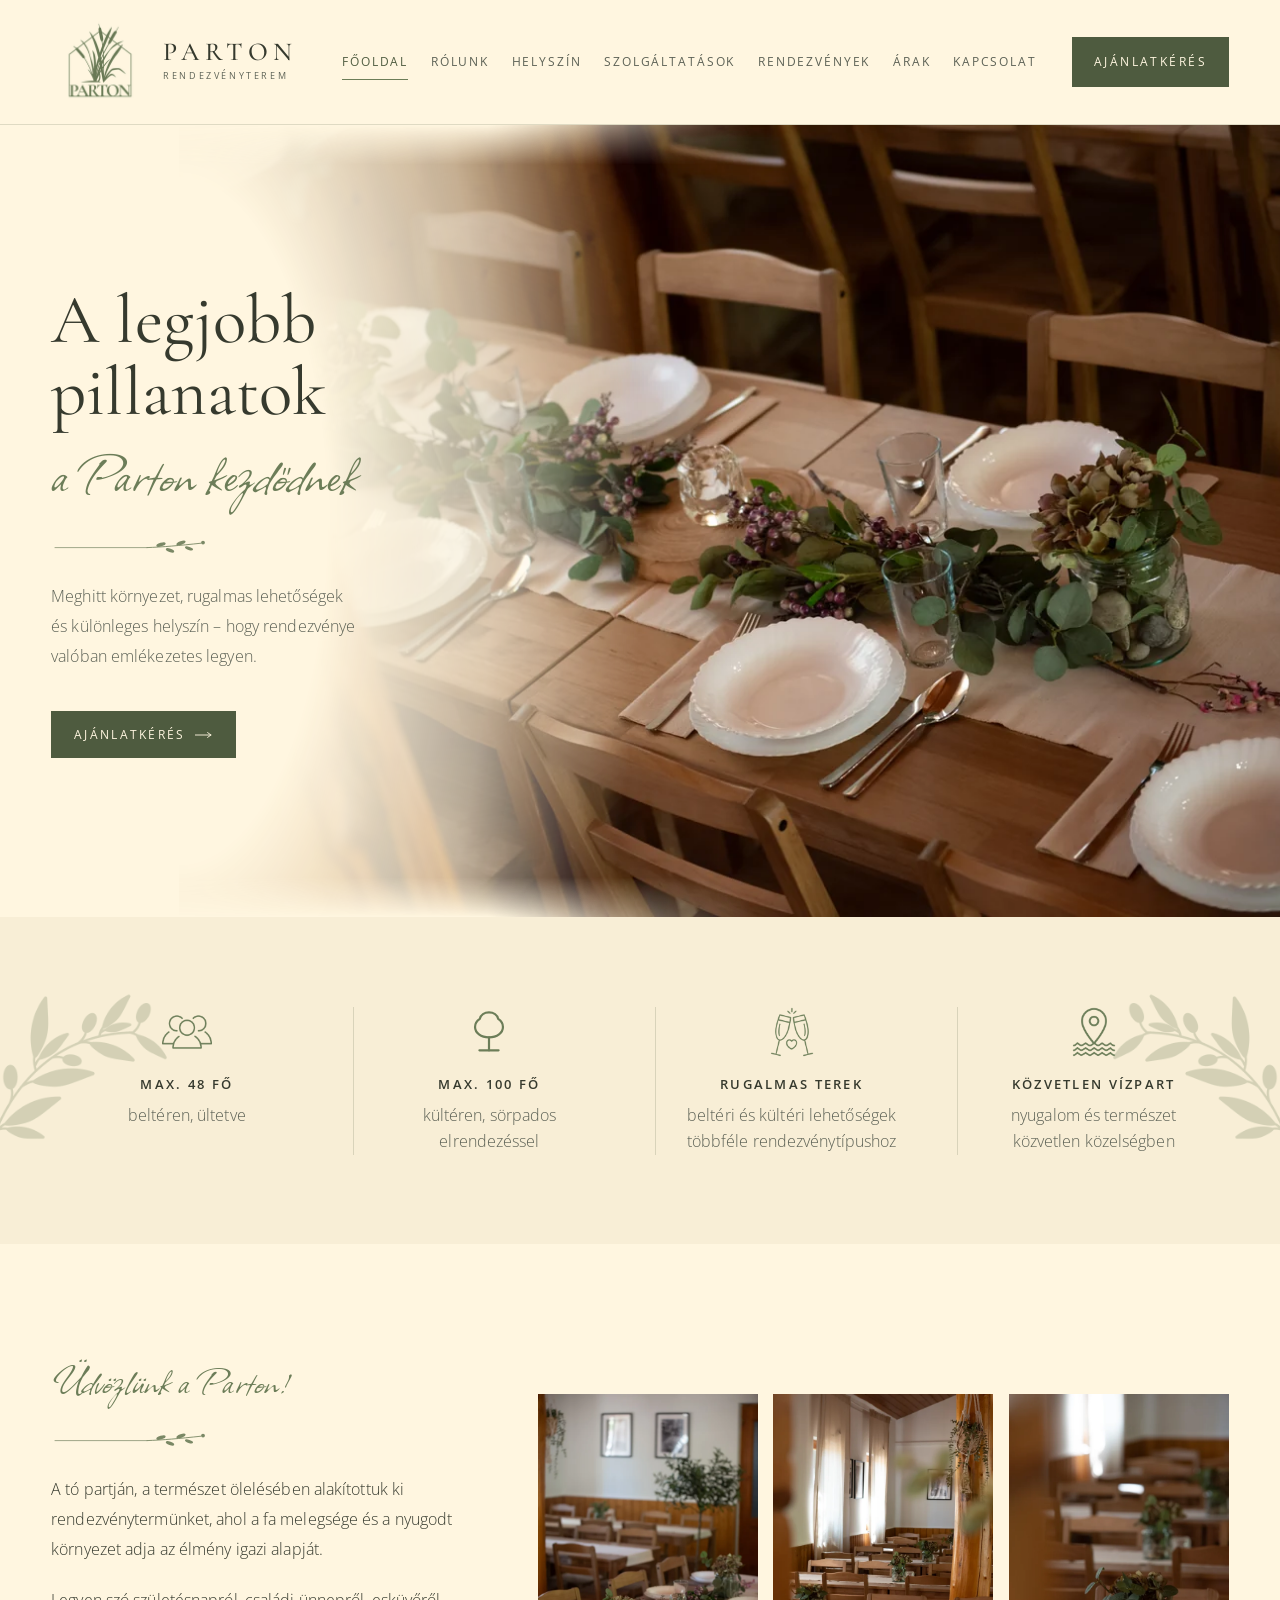
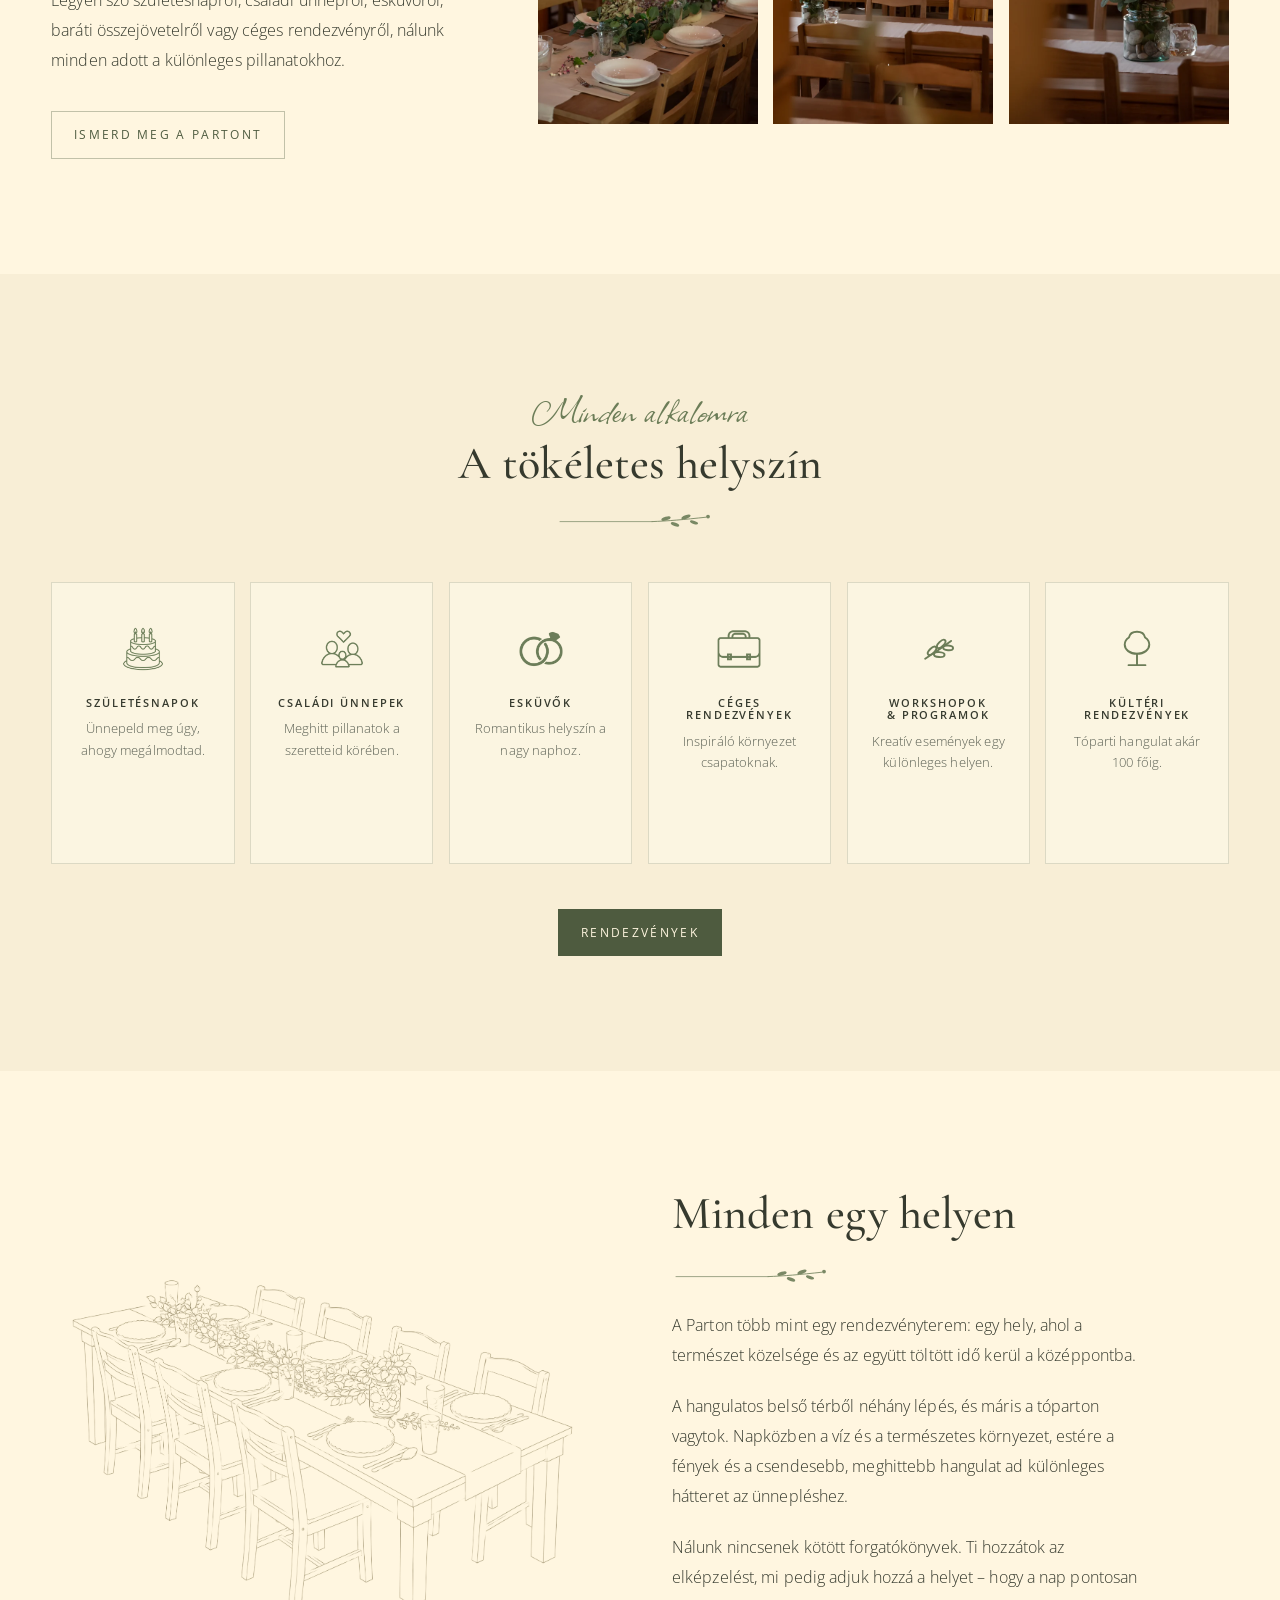
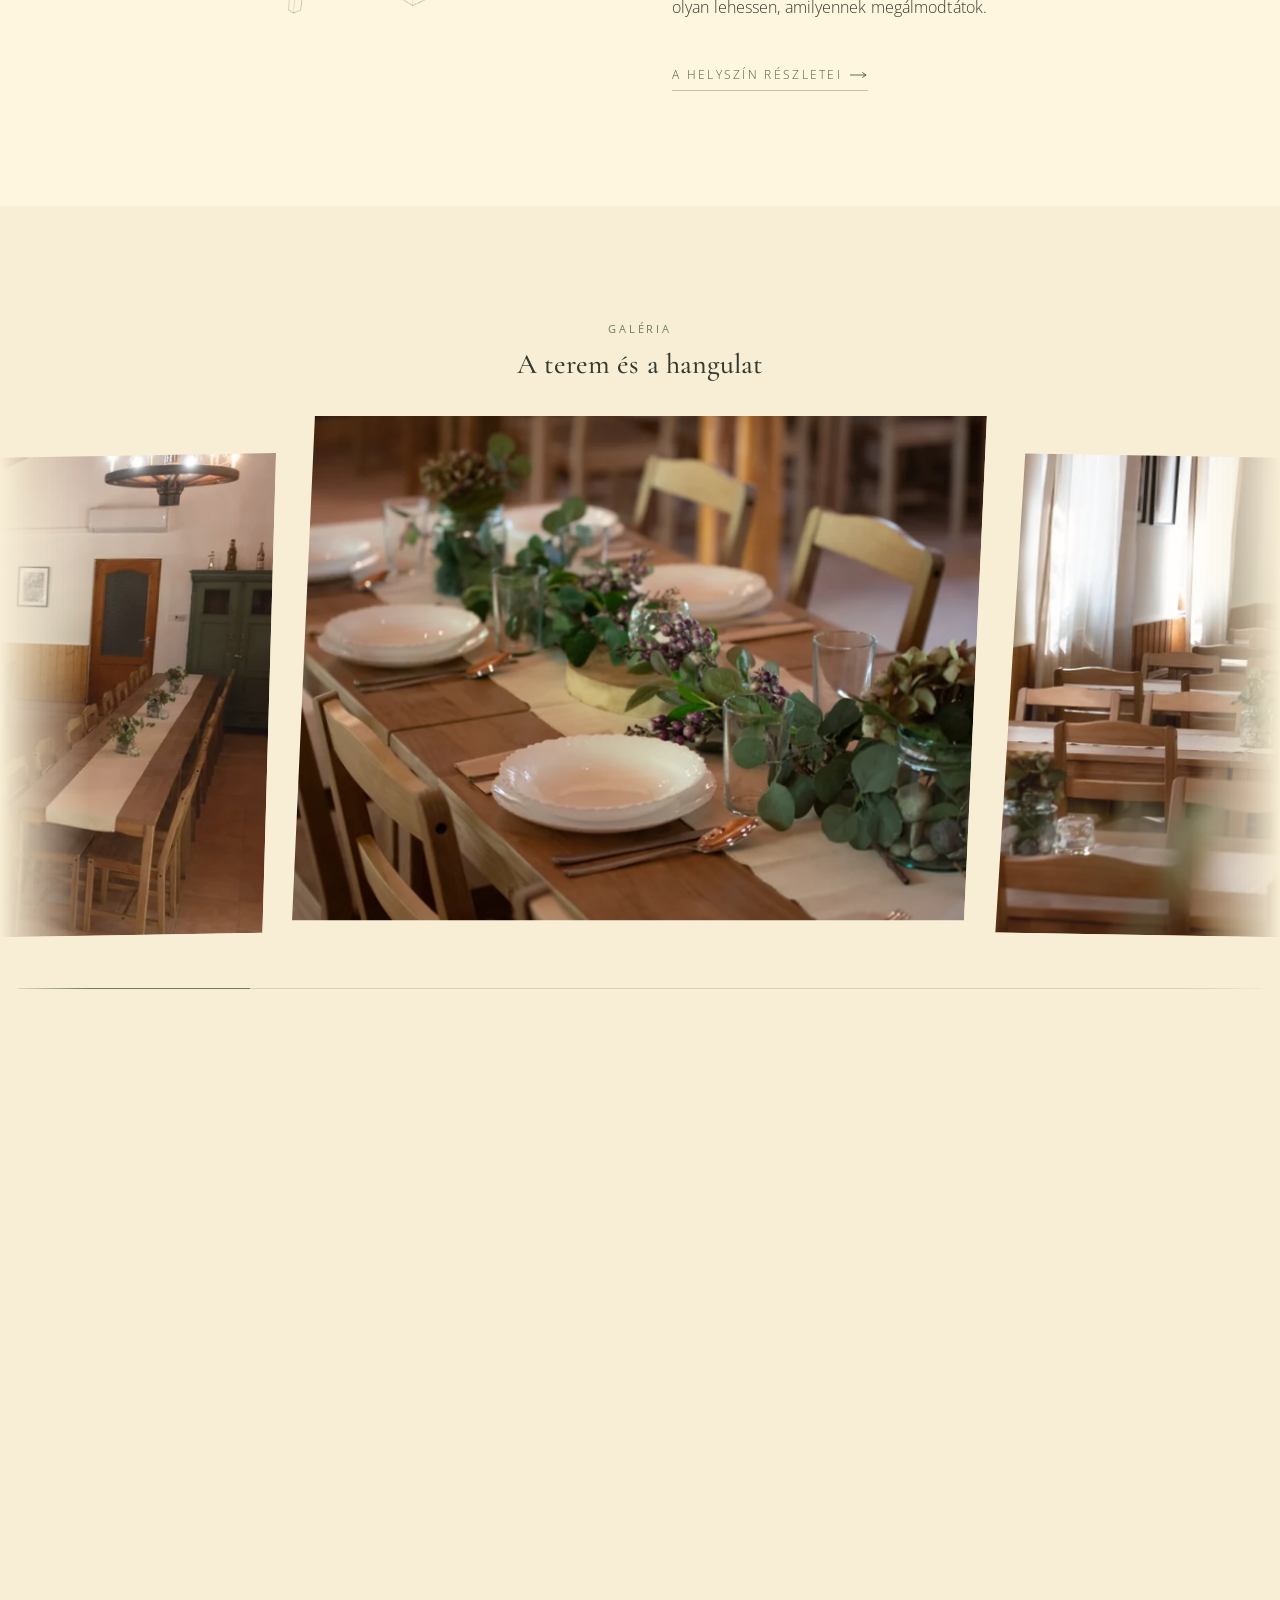
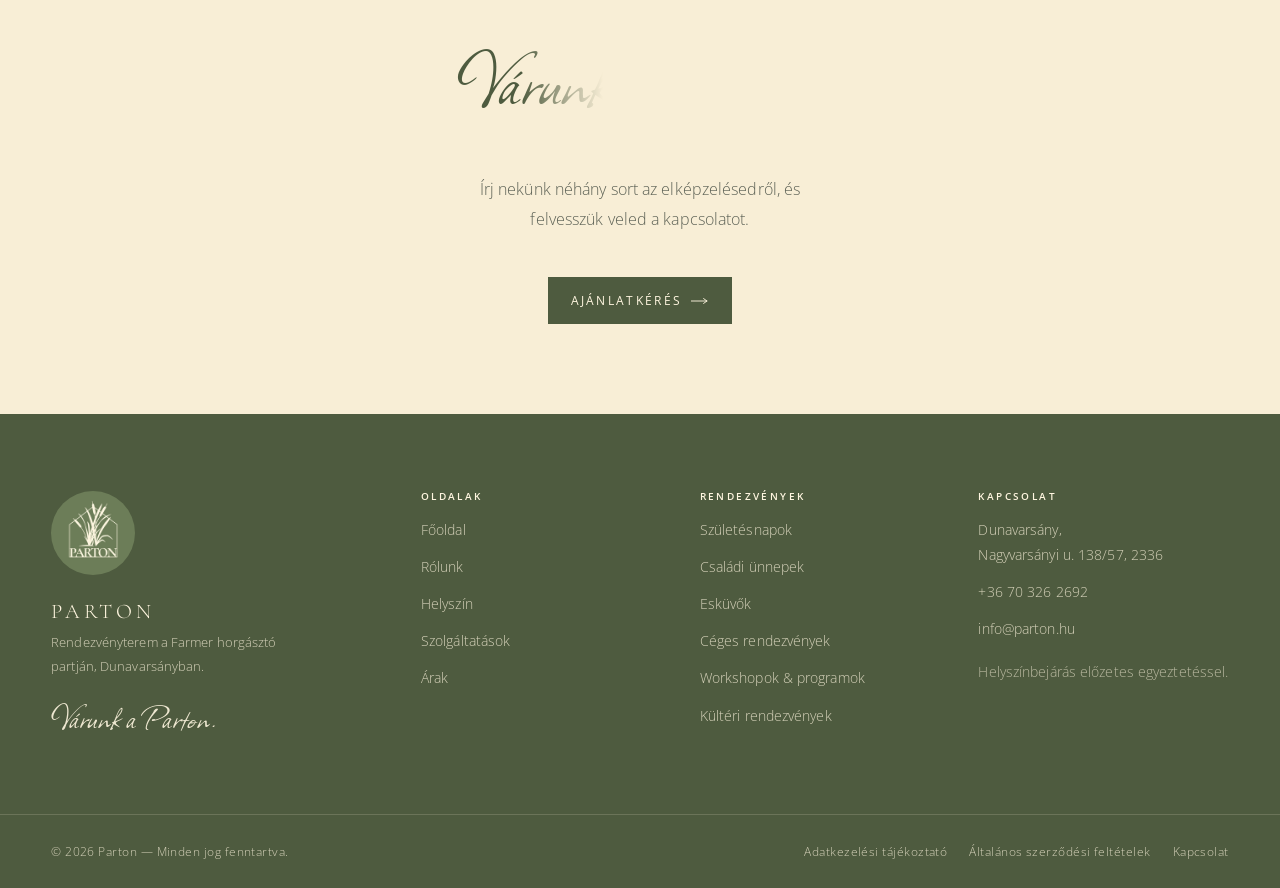
==== index.html @ 42fb0384 "vegleges galeria nelkul" ====
<!DOCTYPE html>
<html lang="hu">
<head>
<meta charset="utf-8">
<meta name="viewport" content="width=device-width, initial-scale=1">
<title>Parton Rendezvényterem</title>
<meta name="description" content="Meghitt rendezvényterem a tó partján Dunavarsányban: beltéren 48, kültéren 100 főig. Esküvők, születésnapok, családi ünnepek, céges rendezvények és workshopok helyszíne.">
<link rel="canonical" href="https://parton.hu/">
<meta property="og:type" content="website">
<meta property="og:locale" content="hu_HU">
<meta property="og:site_name" content="Parton Rendezvényterem">
<meta property="og:title" content="Parton Rendezvényterem – Dunavarsány">
<meta property="og:description" content="A legjobb pillanatok a Parton kezdődnek. Meghitt rendezvényterem a tó partján, beltéren 48, kültéren 100 főig.">
<meta property="og:image" content="https://parton.hu/assets/img/og-parton.jpg">
<meta name="twitter:card" content="summary_large_image">
<link rel="icon" href="favicon.ico" sizes="16x16 32x32 48x48">
<link rel="icon" href="assets/img/favicon.png" type="image/png" sizes="64x64">
<link rel="apple-touch-icon" href="assets/img/apple-touch-icon.png">
<link rel="preconnect" href="https://fonts.googleapis.com">
<link rel="preconnect" href="https://fonts.gstatic.com" crossorigin>
<link href="https://fonts.googleapis.com/css2?family=Allison&family=Cormorant+Garamond:wght@300;400;500;600&family=Open+Sans:wght@300;400;600&display=swap" rel="stylesheet">
<link rel="stylesheet" href="assets/css/style.css">
</head>
<body>
<a class="skip" href="#main">Ugrás a tartalomra</a>

<header class="header">
  <div class="wrap header__inner">
    <a class="brand" href="index.html" aria-label="Parton Rendezvényterem – főoldal">
      <img class="brand__mark" src="assets/img/logo-jel-bezs-200.png" srcset="assets/img/logo-jel-bezs-200.png 1x, assets/img/logo-jel-bezs-400.png 2x" alt="" width="200" height="200">
      <span class="brand__text">
        <span class="brand__name">PARTON</span>
        <span class="brand__sub">Rendezvényterem</span>
      </span>
    </a>

    <button class="burger" type="button" aria-expanded="false" aria-controls="nav" aria-label="Menü">
      <span></span><span></span><span></span>
    </button>

    <nav class="nav" id="nav" aria-label="Főmenü">
      <a class="nav__link" href="index.html" aria-current="page">Főoldal</a>
      <a class="nav__link" href="rolunk.html">Rólunk</a>
      <a class="nav__link" href="helyszin.html">Helyszín</a>
      <a class="nav__link" href="szolgaltatasok.html">Szolgáltatások</a>
      <a class="nav__link" href="rendezvenyek.html">Rendezvények</a>
      <a class="nav__link" href="arak.html">Árak</a>
      <a class="nav__link" href="kapcsolat.html">Kapcsolat</a>
      <a class="btn nav__cta" href="kapcsolat.html">Ajánlatkérés</a>
    </nav>
  </div>
</header>

<main id="main">

  <!-- Hero -->
  <section class="hero">
    <div class="hero__copy">
      <h1 class="hero__title">
        A legjobb<br>pillanatok
        <span class="hero__script">a Parton kezdődnek</span>
      </h1>
      <img class="divider" src="assets/svg/divider.svg" alt="" width="132" height="12">
      <p class="hero__text">Meghitt környezet, rugalmas lehetőségek és különleges helyszín – hogy rendezvénye valóban emlékezetes legyen.</p>
      <a class="btn" href="kapcsolat.html">
        Ajánlatkérés
        <svg class="btn__arrow" viewBox="0 0 18 6" width="18" height="6" aria-hidden="true"><g fill="none" stroke="currentColor" stroke-width=".9" stroke-linecap="round" stroke-linejoin="round"><line x1="0" y1="3" x2="16" y2="3"/><polyline points="12.6,0.6 16,3 12.6,5.4"/></g></svg>
      </a>
    </div>
    <div class="hero__media">
      <picture>
        <source type="image/webp" srcset="assets/img/hero-terem-800.webp 800w, assets/img/hero-terem-1200.webp 1200w, assets/img/hero-terem-1600.webp 1600w, assets/img/hero-terem-2200.webp 2200w, assets/img/hero-terem-2800.webp 2800w, assets/img/hero-terem-3200.webp 3200w" sizes="(max-width: 900px) 100vw, 86vw">
        <img src="assets/img/hero-terem-1600.jpg" alt="Hosszú, megterített asztal fehér tányérokkal, eukaliptusz futóval és fa székekkel." width="1600" height="1067" fetchpriority="high">
      </picture>
    </div>
  </section>

  <!-- Kiemelt tulajdonságok -->
  <section class="features" aria-label="A helyszín rövid bemutatása">
    <img class="features__leaf features__leaf--l" src="assets/img/ornament-branch.png" alt="" width="500" height="500">
    <img class="features__leaf features__leaf--r" src="assets/img/ornament-branch.png" alt="" width="500" height="500">
    <div class="wrap">
      <div class="features__grid">
        <div class="feature reveal">
          <img class="feature__icon" src="assets/img/ikon-vendegek.png" alt="" width="96" height="96">
          <h2 class="feature__title">Max. 48 fő</h2>
          <p class="feature__text">beltéren, ültetve</p>
        </div>
        <div class="feature reveal" style="--d:90ms">
          <svg class="feature__icon" viewBox="0 0 24 24" aria-hidden="true"><g fill="none" stroke="#6c7d58" stroke-width="1.05" stroke-linecap="round" stroke-linejoin="round"><path d="M12 14.6c-3.9 0-6.7-2.2-6.7-5 0-1.6.9-3 2.3-3.9.4-1.9 2.2-3.1 4.4-3.1s4 1.2 4.4 3.1c1.4.9 2.3 2.3 2.3 3.9 0 2.8-2.8 5-6.7 5Z"/><path d="M12 20.8v-6.2"/><path d="M7.4 20.8h9.2"/></g></svg>
          <h2 class="feature__title">Max. 100 fő</h2>
          <p class="feature__text">kültéren, sörpados elrendezéssel</p>
        </div>
        <div class="feature reveal" style="--d:180ms">
          <img class="feature__icon" src="assets/img/ikon-pohar.png" alt="" width="96" height="96">
          <h2 class="feature__title">Rugalmas terek</h2>
          <p class="feature__text">beltéri és kültéri lehetőségek többféle rendezvénytípushoz</p>
        </div>
        <div class="feature reveal" style="--d:270ms">
          <img class="feature__icon" src="assets/img/ikon-vizpart.png" alt="" width="96" height="96">
          <h2 class="feature__title">Közvetlen vízpart</h2>
          <p class="feature__text">nyugalom és természet közvetlen közelségben</p>
        </div>
      </div>
    </div>
  </section>

  <!-- Bemutatkozás -->
  <section class="section">
    <div class="wrap split split--bleed-right">
      <div class="split__copy reveal">
        <p class="eyebrow">Üdvözlünk a Parton!</p>
        <img class="divider" src="assets/svg/divider.svg" alt="" width="132" height="12">
        <p>A tó partján, a természet ölelésében alakítottuk ki rendezvénytermünket, ahol a fa melegsége és a nyugodt környezet adja az élmény igazi alapját.</p>
        <p>Legyen szó születésnapról, családi ünnepről, esküvőről, baráti összejövetelről vagy céges rendezvényről, nálunk minden adott a különleges pillanatokhoz.</p>
        <p style="margin-top:2.2em"><a class="btn btn--ghost" href="rolunk.html">Ismerd meg a Partont</a></p>
      </div>

      <div class="split__media trio reveal" style="--d:140ms">
        <figure>
          <picture>
            <source type="image/webp" srcset="assets/img/bemutato-1-600.webp 600w, assets/img/bemutato-1-900.webp 900w, assets/img/bemutato-1-1200.webp 1200w, assets/img/bemutato-1-1600.webp 1600w" sizes="(max-width: 560px) 46vw, (max-width: 900px) 31vw, 17vw">
            <img src="assets/img/bemutato-1-900.jpg" alt="Megterített asztal eukaliptusz díszítéssel a teremben." width="900" height="1350" loading="lazy">
          </picture>
        </figure>
        <figure>
          <picture>
            <source type="image/webp" srcset="assets/img/bemutato-2-600.webp 600w, assets/img/bemutato-2-900.webp 900w, assets/img/bemutato-2-1200.webp 1200w, assets/img/bemutato-2-1600.webp 1600w" sizes="(max-width: 560px) 46vw, (max-width: 900px) 31vw, 17vw">
            <img src="assets/img/bemutato-2-900.jpg" alt="Napfényes terem fa gerendákkal és fehér függönyökkel." width="900" height="1350" loading="lazy">
          </picture>
        </figure>
        <figure>
          <picture>
            <source type="image/webp" srcset="assets/img/bemutato-3-600.webp 600w, assets/img/bemutato-3-900.webp 900w, assets/img/bemutato-3-1200.webp 1200w, assets/img/bemutato-3-1600.webp 1600w" sizes="(max-width: 560px) 46vw, (max-width: 900px) 31vw, 17vw">
            <img src="assets/img/bemutato-3-900.jpg" alt="Asztaldísz üvegvázában, közeli felvétel." width="900" height="1350" loading="lazy">
          </picture>
        </figure>
      </div>
    </div>
  </section>

  <!-- Alkalmak -->
  <section class="section section--dim">
    <div class="wrap">
      <div class="center reveal" style="max-width:640px;margin-inline:auto">
        <p class="eyebrow">Minden alkalomra</p>
        <h2 class="h-section">A tökéletes helyszín</h2>
        <img class="divider" src="assets/svg/divider.svg" alt="" width="132" height="12">
      </div>

      <div class="cards reveal" style="--d:120ms;margin-top:clamp(32px,4vw,56px)">
        <a class="card" href="rendezvenyek.html#szuletesnapok">
          <img class="card__icon" src="assets/img/ikon-szuletesnap.png" alt="" width="96" height="96">
          <h3 class="card__title">Születésnapok</h3>
          <p class="card__text">Ünnepeld meg úgy, ahogy megálmodtad.</p>
        </a>
        <a class="card" href="rendezvenyek.html#csaladi-unnepek">
          <img class="card__icon" src="assets/img/ikon-csaladi.png" alt="" width="96" height="96">
          <h3 class="card__title">Családi ünnepek</h3>
          <p class="card__text">Meghitt pillanatok a szeretteid körében.</p>
        </a>
        <a class="card" href="rendezvenyek.html#eskuvok">
          <img class="card__icon" src="assets/img/ikon-eskuvo.png" alt="" width="96" height="96">
          <h3 class="card__title">Esküvők</h3>
          <p class="card__text">Romantikus helyszín a nagy naphoz.</p>
        </a>
        <a class="card" href="rendezvenyek.html#ceges-rendezvenyek">
          <img class="card__icon" src="assets/img/ikon-ceges.png" alt="" width="96" height="96">
          <h3 class="card__title">Céges rendezvények</h3>
          <p class="card__text">Inspiráló környezet csapatoknak.</p>
        </a>
        <a class="card" href="rendezvenyek.html#workshopok">
          <svg class="card__icon" viewBox="0 0 24 24" aria-hidden="true"><g fill="none" stroke="#6c7d58" stroke-width="1.05" stroke-linecap="round" stroke-linejoin="round" transform="rotate(-20 12 12)"><path d="M3.6 14.6C8 13.6 14 12.1 20.2 10.3"/><ellipse cx="8.6" cy="11.8" rx="2.9" ry="1.35" transform="rotate(-24 8.6 11.8)"/><ellipse cx="14.6" cy="10" rx="2.9" ry="1.35" transform="rotate(-24 14.6 10)"/><ellipse cx="11.6" cy="15.1" rx="2.9" ry="1.35" transform="rotate(24 11.6 15.1)"/><ellipse cx="17.4" cy="13.3" rx="2.7" ry="1.3" transform="rotate(24 17.4 13.3)"/></g></svg>
          <h3 class="card__title">Workshopok &amp; programok</h3>
          <p class="card__text">Kreatív események egy különleges helyen.</p>
        </a>
        <a class="card" href="rendezvenyek.html#kulteri-rendezvenyek">
          <svg class="card__icon" viewBox="0 0 24 24" aria-hidden="true"><g fill="none" stroke="#6c7d58" stroke-width="1.05" stroke-linecap="round" stroke-linejoin="round"><path d="M12 14.6c-3.9 0-6.7-2.2-6.7-5 0-1.6.9-3 2.3-3.9.4-1.9 2.2-3.1 4.4-3.1s4 1.2 4.4 3.1c1.4.9 2.3 2.3 2.3 3.9 0 2.8-2.8 5-6.7 5Z"/><path d="M12 20.8v-6.2"/><path d="M7.4 20.8h9.2"/></g></svg>
          <h3 class="card__title">Kültéri rendezvények</h3>
          <p class="card__text">Tóparti hangulat akár 100 főig.</p>
        </a>
      </div>

      <p class="center reveal" style="--d:200ms;margin-top:clamp(30px,3.5vw,46px)">
        <a class="btn" href="rendezvenyek.html">Rendezvények</a>
      </p>
    </div>
  </section>

  <!-- Minden egy helyen -->
  <section class="section">
    <div class="wrap split split--even">
      <div class="split__media">
        <img class="illu" src="assets/img/terem-illusztracio.png" alt="Vonalas rajz egy hosszú, megterített asztalról székekkel és zöld asztaldísszel." width="1535" height="1024" loading="lazy">
      </div>
      <div class="split__copy reveal" style="--d:140ms">
        <h2 class="h-section">Minden egy helyen</h2>
        <img class="divider" src="assets/svg/divider.svg" alt="" width="168" height="22">
        <p>A Parton több mint egy rendezvényterem: egy hely, ahol a természet közelsége és az együtt töltött idő kerül a középpontba.</p>
        <p>A hangulatos belső térből néhány lépés, és máris a tóparton vagytok. Napközben a víz és a természetes környezet, estére a fények és a csendesebb, meghittebb hangulat ad különleges hátteret az ünnepléshez.</p>
        <p>Nálunk nincsenek kötött forgatókönyvek. Ti hozzátok az elképzelést, mi pedig adjuk hozzá a helyet – hogy a nap pontosan olyan lehessen, amilyennek megálmodtátok.</p>
        <p style="margin-top:2.2em"><a class="textlink" href="helyszin.html">A helyszín részletei <img src="assets/svg/arrow.svg" alt="" width="18" height="6"></a></p>
      </div>
    </div>
  </section>

  <!-- Galéria – görgetéssel vezérelt vízszintes sáv -->
  <div class="hscroll" aria-label="Képek a helyszínről">
    <div class="hscroll__sticky">
      <div class="hscroll__head">
        <p class="kicker">Galéria</p>
        <h2 class="h-block">A terem és a hangulat</h2>
      </div>
      <div class="hscroll__track">
        <figure class="hscroll__item">
          <picture>
            <source type="image/webp" srcset="assets/img/galeria-1-800.webp 800w, assets/img/galeria-1-1200.webp 1200w, assets/img/galeria-1-1600.webp 1600w, assets/img/galeria-1-2200.webp 2200w" sizes="(max-width: 900px) 84vw, 760px">
            <img src="assets/img/galeria-1-1200.jpg" alt="A rendezvényterem két hosszú, megterített asztallal és kovácsoltvas csillárral." width="1200" height="900">
          </picture>
        </figure>
        <figure class="hscroll__item">
          <picture>
            <source type="image/webp" srcset="assets/img/galeria-2-800.webp 800w, assets/img/galeria-2-1200.webp 1200w, assets/img/galeria-2-1600.webp 1600w, assets/img/galeria-2-2200.webp 2200w" sizes="(max-width: 900px) 84vw, 760px">
            <img src="assets/img/galeria-2-1200.jpg" alt="Megterített asztal közelről, zöld és lila asztaldísszel." width="1200" height="900" loading="lazy">
          </picture>
        </figure>
        <figure class="hscroll__item">
          <picture>
            <source type="image/webp" srcset="assets/img/galeria-3-800.webp 800w, assets/img/galeria-3-1200.webp 1200w, assets/img/galeria-3-1600.webp 1600w, assets/img/galeria-3-2200.webp 2200w" sizes="(max-width: 900px) 84vw, 760px">
            <img src="assets/img/galeria-3-1200.jpg" alt="A terem fa oszlopokkal, háttérben megterített asztalokkal." width="1200" height="900" loading="lazy">
          </picture>
        </figure>
        <figure class="hscroll__item">
          <picture>
            <source type="image/webp" srcset="assets/img/galeria-4-800.webp 800w, assets/img/galeria-4-1200.webp 1200w, assets/img/galeria-4-1600.webp 1600w, assets/img/galeria-4-2200.webp 2200w" sizes="(max-width: 900px) 84vw, 760px">
            <img src="assets/img/galeria-4-1200.jpg" alt="Asztali teríték üvegekkel, evőeszközökkel és virágdísszel." width="1200" height="900" loading="lazy">
          </picture>
        </figure>
        <figure class="hscroll__item">
          <picture>
            <source type="image/webp" srcset="assets/img/galeria-5-800.webp 800w, assets/img/galeria-5-1200.webp 1200w, assets/img/galeria-5-1600.webp 1600w, assets/img/galeria-5-2200.webp 2200w" sizes="(max-width: 900px) 84vw, 760px">
            <img src="assets/img/galeria-5-1200.jpg" alt="A terem ablakos oldala, hosszú asztallal és fa székekkel." width="1200" height="900" loading="lazy">
          </picture>
        </figure>
      </div>
      <div class="hscroll__bar" aria-hidden="true"><span></span></div>
      <div class="hscroll__nav">
        <button class="hscroll__arrow hscroll__arrow--prev" type="button" aria-label="Előző kép">
          <svg viewBox="0 0 18 10" aria-hidden="true"><g fill="none" stroke="currentColor" stroke-width="1.2" stroke-linecap="round" stroke-linejoin="round"><line x1="0" y1="5" x2="16" y2="5"/><polyline points="11.6,1 16,5 11.6,9"/></g></svg>
        </button>
        <button class="hscroll__arrow hscroll__arrow--next" type="button" aria-label="Következő kép">
          <svg viewBox="0 0 18 10" aria-hidden="true"><g fill="none" stroke="currentColor" stroke-width="1.2" stroke-linecap="round" stroke-linejoin="round"><line x1="0" y1="5" x2="16" y2="5"/><polyline points="11.6,1 16,5 11.6,9"/></g></svg>
        </button>
      </div>
    </div>
  </div>

  <!-- Záró felhívás -->
  <section class="callout">
    <div class="wrap">
      <p class="callout__script">Várunk a Parton.</p>
      <p class="callout__text">Írj nekünk néhány sort az elképzelésedről, és felvesszük veled a kapcsolatot.</p>
      <a class="btn" href="kapcsolat.html">
        Ajánlatkérés
        <svg class="btn__arrow" viewBox="0 0 18 6" width="18" height="6" aria-hidden="true"><g fill="none" stroke="currentColor" stroke-width=".9" stroke-linecap="round" stroke-linejoin="round"><line x1="0" y1="3" x2="16" y2="3"/><polyline points="12.6,0.6 16,3 12.6,5.4"/></g></svg>
      </a>
    </div>
  </section>

</main>

<footer class="footer">
  <div class="wrap footer__top">
    <div class="footer__brand">
      <img class="footer__mark" src="assets/img/logo-jel-zold-200.png" srcset="assets/img/logo-jel-zold-200.png 1x, assets/img/logo-jel-zold-400.png 2x" alt="" width="200" height="200">
      <div>
        <p class="footer__name">PARTON</p>
        <p class="footer__tag">Rendezvényterem a Farmer horgásztó partján, Dunavarsányban.</p>
      </div>
      <p class="footer__script">Várunk a Parton.</p>
    </div>

    <div>
      <h2 class="footer__title">Oldalak</h2>
      <ul class="footer__list">
        <li><a href="index.html">Főoldal</a></li>
        <li><a href="rolunk.html">Rólunk</a></li>
        <li><a href="helyszin.html">Helyszín</a></li>
        <li><a href="szolgaltatasok.html">Szolgáltatások</a></li>
        <li><a href="arak.html">Árak</a></li>
      </ul>
    </div>

    <div>
      <h2 class="footer__title">Rendezvények</h2>
      <ul class="footer__list">
        <li><a href="rendezvenyek.html#szuletesnapok">Születésnapok</a></li>
        <li><a href="rendezvenyek.html#csaladi-unnepek">Családi ünnepek</a></li>
        <li><a href="rendezvenyek.html#eskuvok">Esküvők</a></li>
        <li><a href="rendezvenyek.html#ceges-rendezvenyek">Céges rendezvények</a></li>
        <li><a href="rendezvenyek.html#workshopok">Workshopok &amp; programok</a></li>
        <li><a href="rendezvenyek.html#kulteri-rendezvenyek">Kültéri rendezvények</a></li>
      </ul>
    </div>

    <div>
      <h2 class="footer__title">Kapcsolat</h2>
      <ul class="footer__list">
        <li><a href="https://www.google.com/maps/place/data=!4m2!3m1!1s0x4741ee2c3bc4aee7:0xcd3d67a70ef72999" target="_blank" rel="noopener">Dunavarsány,<br>Nagyvarsányi u. 138/57, 2336</a></li>
        <li><a href="tel:+36703262692">+36 70 326 2692</a></li>
        <li><a href="mailto:info@parton.hu">info@parton.hu</a></li>
        <li style="margin-top:6px;opacity:.8">Helyszínbejárás előzetes egyeztetéssel.</li>
      </ul>
    </div>
  </div>

  <div class="wrap footer__bottom">
    <p style="margin:0">© 2026 Parton — Minden jog fenntartva.</p>
    <div class="footer__legal">
      <a href="adatkezeles.html">Adatkezelési tájékoztató</a>
      <a href="aszf.html">Általános szerződési feltételek</a>
      <a href="kapcsolat.html">Kapcsolat</a>
    </div>
  </div>
</footer>

<script src="assets/js/main.js" defer></script>
</body>
</html>
---- assets/css/style.css ----
/* ==========================================================================
   PARTON RENDEZVÉNYTEREM — stíluslap
   Betűk:  Cormorant Garamond (címek) · Open Sans (szöveg) · Allison (kézírás)
   Színek: #fff6e0 bézs · #6c7d58 zöld · #4e5b3f mélyzöld
   ========================================================================== */

/* --- 1. Tokenek ---------------------------------------------------------- */
:root{
  --cream:        #fff6e0;
  --cream-light:  #fffcf2;
  --cream-dim:    #f8eed6;
  --paper:        #fffbec;
  --green:        #6c7d58;
  --green-dark:   #4e5b3f;
  --ink:          #363a2e;
  --ink-soft:     #5c6155;
  --line:         rgba(78, 91, 63, .18);
  --line-strong:  rgba(78, 91, 63, .34);

  --display: "Cormorant Garamond", "Times New Roman", serif;
  --body:    "Open Sans", "Segoe UI", system-ui, sans-serif;
  --script:  "Allison", "Segoe Script", cursive;

  --wrap:    1560px;
  --gutter:  clamp(20px, 4vw, 64px);
  --section: clamp(72px, 9vw, 132px);

  --ease:    cubic-bezier(.22, .61, .36, 1);
  --slow:    .9s;
}

/* --- 2. Alapok ----------------------------------------------------------- */
*, *::before, *::after{ box-sizing: border-box; }

html{
  -webkit-text-size-adjust: 100%;
  scroll-behavior: smooth;
  scroll-padding-top: 130px;
}

body{
  margin: 0;
  background: var(--cream);
  color: var(--ink);
  font-family: var(--body);
  font-weight: 300;
  font-size: clamp(.95rem, .35vw + .86rem, 1.02rem);
  line-height: 1.85;
  letter-spacing: .006em;
  -webkit-font-smoothing: antialiased;
  overflow-x: hidden;
}

img, svg{ display: block; max-width: 100%; height: auto; }
a{ color: inherit; }

h1, h2, h3, h4{
  font-family: var(--display);
  font-weight: 500;
  line-height: 1.14;
  letter-spacing: .002em;
  margin: 0;
  text-wrap: balance;
}

p{ margin: 0 0 1.25em; }
p:last-child{ margin-bottom: 0; }

::selection{ background: var(--green); color: var(--cream); }

:focus-visible{
  outline: 2px solid var(--green-dark);
  outline-offset: 3px;
}

.skip{
  position: absolute; left: 16px; top: -60px;
  z-index: 200;
  padding: 10px 18px;
  background: var(--green-dark); color: var(--cream);
  font-size: .74rem; letter-spacing: .12em; text-transform: uppercase;
  text-decoration: none;
  transition: top .25s var(--ease);
}
.skip:focus{ top: 16px; }

/* --- 3. Elrendezés ------------------------------------------------------- */
.wrap{
  width: 100%;
  max-width: var(--wrap);
  margin-inline: auto;
  padding-inline: var(--gutter);
}
.wrap--narrow{ max-width: 820px; }

.section{ padding-block: var(--section); }
.section--tight{ padding-block: clamp(52px, 6vw, 88px); }
.section--dim{ background: var(--cream-dim); }
.section--paper{ background: var(--paper); }

/* --- 4. Tipográfiai elemek ----------------------------------------------- */
.eyebrow{
  font-family: var(--script);
  font-size: clamp(2rem, 3.4vw, 2.9rem);
  line-height: 1;
  color: var(--green);
  margin: 0 0 .1em;
}

.kicker{
  font-family: var(--body);
  font-weight: 400;
  font-size: .68rem;
  letter-spacing: .26em;
  text-transform: uppercase;
  color: var(--green);
  margin: 0 0 1.4em;
}

.h-display{ font-size: clamp(2.5rem, 6vw, 4.6rem); font-weight: 400; }
.h-section{ font-size: clamp(1.95rem, 3.6vw, 3rem); }
.h-block  { font-size: clamp(1.5rem, 2.2vw, 2.05rem); }

.lede{
  font-size: clamp(1rem, .5vw + .9rem, 1.14rem);
  color: var(--ink-soft);
  line-height: 1.8;
}

.prose > * + h3{ margin-top: 2.2em; }
.prose h3{
  font-size: clamp(1.28rem, 1.6vw, 1.6rem);
  margin-bottom: .55em;
}
.prose p{ color: var(--ink-soft); }
.prose strong{ font-weight: 600; color: var(--ink); }

.center{ text-align: center; }
.center .divider{ margin-inline: auto; }

/* Kézírásos aláhúzás / olajfaág motívum */
.divider{
  width: 168px;
  height: 22px;
  object-fit: contain;
  margin-block: 1.5em;
  opacity: .9;
}
.center .divider{ margin-block: 1.2em 1.6em; }

/* --- 5. Gombok ----------------------------------------------------------- */
.btn{
  display: inline-flex;
  align-items: center;
  gap: .8em;
  padding: 1.05em 1.9em;
  border: 1px solid transparent;
  background: var(--green-dark);
  color: var(--cream);
  font-family: var(--body);
  font-size: .72rem;
  font-weight: 400;
  letter-spacing: .2em;
  text-transform: uppercase;
  text-decoration: none;
  cursor: pointer;
  transition: background .4s var(--ease), color .4s var(--ease),
              border-color .4s var(--ease), transform .4s var(--ease);
}
.btn:hover{ background: var(--green); transform: translateY(-2px); }

.btn__arrow{
  width: 18px; height: 6px;
  transition: transform .4s var(--ease);
  flex: none;
}
.btn:hover .btn__arrow{ transform: translateX(5px); }

.btn--ghost{
  background: transparent;
  color: var(--green-dark);
  border-color: var(--line-strong);
}
.btn--ghost:hover{
  background: var(--green-dark);
  color: var(--cream);
  border-color: var(--green-dark);
}

.btn--light{
  background: var(--cream);
  color: var(--green-dark);
}
.btn--light:hover{ background: #fff; color: var(--green-dark); }

.textlink{
  display: inline-flex;
  align-items: center;
  gap: .7em;
  font-size: .72rem;
  letter-spacing: .2em;
  text-transform: uppercase;
  text-decoration: none;
  color: var(--green-dark);
  padding-bottom: .35em;
  border-bottom: 1px solid var(--line-strong);
  transition: border-color .4s var(--ease), gap .4s var(--ease);
}
.textlink:hover{ border-color: var(--green-dark); gap: 1.1em; }

/* --- 6. Fejléc ----------------------------------------------------------- */
.header{
  position: sticky;
  top: 0;
  z-index: 100;
  background: var(--cream);
  /* hajszálvonal zárja a fejlécet, hogy elváljon az alatta lévő sávtól
     akkor is, ha ugyanaz a bézs */
  border-bottom: 1px solid var(--line);
  transition: box-shadow .5s var(--ease);
}
.header.is-stuck{ box-shadow: 0 1px 0 var(--line), 0 8px 30px rgba(78,91,63,.06); }

/* Lefelé görgetve a fejléc összezár, felfelé görgetve visszanyílik. */
.header__inner,
.brand__mark,
.brand__name,
.brand__sub,
.nav__cta{
  transition: min-height .45s var(--ease), width .45s var(--ease),
              height .45s var(--ease), font-size .45s var(--ease),
              opacity .35s var(--ease), padding .45s var(--ease),
              margin .45s var(--ease);
}
.header.is-compact .header__inner{ min-height: 74px; }
.header.is-compact .brand__mark{ width: 54px; height: 54px; }
.header.is-compact .brand__name{ font-size: 1.22rem; }
.header.is-compact .brand__sub{
  font-size: 0;
  opacity: 0;
  margin-top: -2px;
}
.header.is-compact .nav__cta{ padding: .82em 1.35em; }

/* a fejléc szélesebb, mint a többi szakasz: a logó a bal szélen ül */
.header > .wrap{ max-width: 1840px; }

.header__inner{
  display: flex;
  align-items: center;
  gap: clamp(24px, 3.5vw, 72px);
  min-height: 124px;
}

.brand{
  display: flex;
  align-items: center;
  gap: 14px;
  text-decoration: none;
  flex: none;
}
.brand__mark{
  width: 98px; height: 98px;
  object-fit: contain;
}
.brand__text{ display: flex; flex-direction: column; gap: 2px; }
.brand__name{
  font-family: var(--display);
  font-size: 1.62rem;
  font-weight: 500;
  letter-spacing: .2em;
  line-height: 1;
  color: var(--ink);
}
.brand__sub{
  font-size: .58rem;
  font-weight: 400;
  letter-spacing: .28em;
  text-transform: uppercase;
  color: var(--ink-soft);
}

/* a menü kitölti a maradék szélességet: a linkek egyenletesen oszlanak el,
   az ajánlatkérés gomb a jobb szélre kerül */
.nav{
  flex: 1;
  display: flex;
  align-items: center;
  justify-content: space-between;
  gap: clamp(10px, 1.1vw, 22px);
}
.nav__link{
  position: relative;
  font-size: .78rem;
  font-weight: 400;
  letter-spacing: .15em;
  text-transform: uppercase;
  text-decoration: none;
  color: var(--ink-soft);
  padding-block: 6px;
  transition: color .35s var(--ease);
  white-space: nowrap;
}
.nav__link::after{
  content: "";
  position: absolute;
  left: 0; bottom: 0;
  width: 100%; height: 1px;
  background: var(--green);
  transform: scaleX(0);
  transform-origin: left;
  transition: transform .45s var(--ease);
}
.nav__link:hover{ color: var(--green-dark); }
.nav__link:hover::after{ transform: scaleX(1); }
.nav__link[aria-current="page"]{ color: var(--green-dark); }
.nav__link[aria-current="page"]::after{ transform: scaleX(1); }

.nav__cta{ padding: 1.05em 1.7em; margin-left: clamp(6px, 1vw, 18px); font-size: .76rem; }

.burger{
  display: none;
  width: 46px; height: 46px;
  padding: 0;
  border: 1px solid var(--line-strong);
  background: transparent;
  cursor: pointer;
}
.burger span{
  display: block;
  width: 20px; height: 1px;
  margin: 4px auto;
  background: var(--green-dark);
  transition: transform .4s var(--ease), opacity .3s var(--ease);
}
.burger[aria-expanded="true"] span:nth-child(1){ transform: translateY(5px) rotate(45deg); }
.burger[aria-expanded="true"] span:nth-child(2){ opacity: 0; }
.burger[aria-expanded="true"] span:nth-child(3){ transform: translateY(-5px) rotate(-45deg); }

@media (max-width: 1080px){
  /* a menü a fejléchez van kötve (top:100%), így összezárt állapotban sem
     nyílik rés a fejléc és a lenyitott menü között */
  .nav{
    position: absolute;
    top: 100%;
    left: 0;
    right: 0;
    flex: none;
    flex-direction: column;
    align-items: stretch;
    justify-content: flex-start;
    gap: 0;
    background: var(--cream);
    border-top: 1px solid var(--line);
    padding: 8px var(--gutter) 32px;
    max-height: 78dvh;
    overflow-y: auto;
    box-shadow: 0 24px 40px -26px rgba(78,91,63,.35);
    transform: translateY(-14px);
    opacity: 0;
    visibility: hidden;
    transition: opacity .4s var(--ease), transform .4s var(--ease), visibility .4s;
  }
  .nav.is-open{ transform: none; opacity: 1; visibility: visible; }
  .nav__link{
    font-size: .78rem;
    letter-spacing: .2em;
    padding-block: 16px;
    border-bottom: 1px solid var(--line);
  }
  .nav__link::after{ display: none; }
  .nav__cta{ margin: 26px 0 0; justify-content: center; }
  .burger{ display: block; }
  .brand__mark{ width: 76px; height: 76px; }
  .header__inner{ justify-content: space-between; }
}

/* --- 7. Hero ------------------------------------------------------------- */
.hero{
  position: relative;
  display: flex;
  align-items: center;
  min-height: min(88vh, 880px);
  background: var(--cream);
  overflow: hidden;
}
.hero__copy{
  position: relative;
  z-index: 2;
  /* content-box: a középre igazítást szolgáló bal padding NEM eszi meg a szöveg
     szélességét – a width itt a tényleges szövegoszlop.
     A bal igázítás a fejléc szélességéhez (1840px) illeszkedik, így a cím
     egy vonalban indul a logóval. */
  box-sizing: content-box;
  width: min(560px, 40vw);
  flex: none;
  padding: clamp(48px, 6vw, 96px) clamp(24px, 2.5vw, 44px) clamp(48px, 6vw, 96px)
           max(var(--gutter), calc((100vw - 1840px) / 2 + var(--gutter)));
}
.hero__title{
  font-size: clamp(2.7rem, 5.4vw, 4.5rem);
  font-weight: 400;
  line-height: 1.05;
}
.hero__script{
  display: block;
  font-family: var(--script);
  font-size: clamp(2.6rem, 5vw, 4.1rem);
  line-height: 1.15;
  color: var(--green);
  margin-top: .12em;
}
.hero__text{
  max-width: 34ch;
  color: var(--ink-soft);
  margin-bottom: 2.4em;
}
/* A kép bal felé hosszú átmenettel olvad a bézsbe. A maszk ellipszise
   függőlegesen sokkal nagyobb, mint a szakasz – így a határ csak enyhén
   ívelt (középen kb. 50px-szel mélyebb), nem látszik körnek. */
.hero__media{
  position: absolute;
  top: 0; right: 0; bottom: 0;
  left: 14%;
  overflow: hidden;
  -webkit-mask-image: radial-gradient(42% 135% at 0% 50%,
      rgba(0,0,0,0) 0%, rgba(0,0,0,0) 32%, rgba(0,0,0,.35) 68%, #000 100%);
          mask-image: radial-gradient(42% 135% at 0% 50%,
      rgba(0,0,0,0) 0%, rgba(0,0,0,0) 32%, rgba(0,0,0,.35) 68%, #000 100%);
  -webkit-mask-repeat: no-repeat;
          mask-repeat: no-repeat;
}
.hero__media img{
  width: 100%; height: 100%;
  object-fit: cover;
  /* a vágás felfölé tolva: a csillár teljes egészében beléfér, a padlóból
     kerül le több (felül 2%, alul 22% vágás) */
  object-position: 50% 8%;
  /* Ket maszkreteg egyesitve (alapertelmezett 'add' kompozit):
     1) vizszintes: a jobb oldal MINDIG teljesen latszik -> ott a kep felso es
        also ele elesen zar, ahogy kell;
     2) fuggoleges savok: felul/alul elhalvanyodas.
     Az unio miatt csak a BAL oldali sarkok (a szoveg melletti sav) halvanyulnak
     el felul es alul, a kep tobbi resze erintetlen. */
  -webkit-mask-image:
      linear-gradient(90deg, rgba(0,0,0,0) 0%, rgba(0,0,0,0) 28%, #000 52%),
      linear-gradient(180deg, rgba(0,0,0,0) 0%, #000 5%, #000 95%, rgba(0,0,0,0) 100%);
          mask-image:
      linear-gradient(90deg, rgba(0,0,0,0) 0%, rgba(0,0,0,0) 28%, #000 52%),
      linear-gradient(180deg, rgba(0,0,0,0) 0%, #000 5%, #000 95%, rgba(0,0,0,0) 100%);
  -webkit-mask-repeat: no-repeat, no-repeat;
          mask-repeat: no-repeat, no-repeat;
  animation: heroIn 1.9s var(--ease) both;
}
@keyframes heroIn{
  from{ transform: scale(1.07); opacity: 0; }
  to  { transform: scale(1);    opacity: 1; }
}

@media (max-width: 900px){
  .hero{ flex-direction: column; align-items: stretch; min-height: 0; }
  .hero__media{
    position: relative;
    top: auto; right: auto; bottom: auto; left: auto;
    order: -1;
    width: 100%;
    aspect-ratio: 4 / 3;
    -webkit-mask-image: none;
            mask-image: none;
  }
  /* a képen lévő kétrétegű maszkot is ki kell kapcsolni, különben
     telefonon is elhalványul a felső és alsó éle */
  .hero__media img{
    -webkit-mask-image: none;
            mask-image: none;
    object-position: 50% 40%;
  }
  .hero__copy{
    box-sizing: border-box;
    width: auto;
    padding: clamp(30px, 6vw, 48px) var(--gutter) clamp(36px, 7vw, 56px);
  }
  .hero__title{ font-size: clamp(2.3rem, 9.5vw, 3.2rem); }
  .hero__script{ font-size: clamp(2.2rem, 9vw, 3rem); }
  .hero__text{ max-width: 46ch; margin-bottom: 1.9em; }
  .hero__copy .divider{ margin-block: 1.1em; }
}

/* --- 8. Kiemelt tulajdonságok (bézs sáv, levél motívummal) --------------- */
.features{
  position: relative;
  background: var(--cream-dim);
  padding-block: clamp(62px, 7vw, 108px);
  overflow: hidden;
}
.features__leaf{
  position: absolute;
  top: 50%;
  width: clamp(130px, 15vw, 250px);
  opacity: 0;
  pointer-events: none;
  user-select: none;
  /* a növekedés: a szár tövéből bontakozik ki */
  clip-path: circle(0% at 6% 94%);
  transition: clip-path 1.9s var(--ease), opacity 1.2s var(--ease),
              transform 1.9s var(--ease);
}
.features__leaf--l{
  left: -22px;
  transform: translateY(-50%) rotate(-7deg) scale(.86);
}
.features__leaf--r{
  right: -22px;
  transform: translateY(-50%) scaleX(-1) rotate(-7deg) scale(.86);
}
.features.is-grown .features__leaf{
  opacity: .26;
  clip-path: circle(150% at 6% 94%);
}
.features.is-grown .features__leaf--l{
  transform: translateY(-50%) rotate(0deg) scale(1);
}
.features.is-grown .features__leaf--r{
  transform: translateY(-50%) scaleX(-1) rotate(0deg) scale(1);
}

.features__grid{
  position: relative;
  z-index: 1;
  display: grid;
  grid-template-columns: repeat(4, 1fr);
  gap: clamp(18px, 2.4vw, 40px);
  max-width: 1180px;
  margin-inline: auto;
}
.feature{ text-align: center; padding-inline: clamp(8px, 1.8vw, 30px); }
.feature + .feature{ border-left: 1px solid var(--line); }
.feature__icon{
  width: 50px; height: 50px;
  margin: 0 auto 20px;
  object-fit: contain;
}
.feature__title{
  font-family: var(--body);
  font-size: .84rem;
  font-weight: 600;
  letter-spacing: .17em;
  text-transform: uppercase;
  color: var(--ink);
  margin: 0 0 .75em;
}
.feature__text{
  font-size: .97rem;
  line-height: 1.7;
  color: var(--ink-soft);
  margin: 0;
}
@media (max-width: 1000px){
  .features__grid{ grid-template-columns: 1fr 1fr; gap: 34px 24px; }
  .feature:nth-child(3){ border-left: 0; }
}
@media (max-width: 760px){
  .features__grid{ grid-template-columns: 1fr; gap: 34px; }
  .feature + .feature{ border-left: 0; border-top: 1px solid var(--line); padding-top: 34px; }
  .features__leaf{ width: 110px; }
  .features.is-grown .features__leaf{ opacity: .16; }
}

/* --- 9. Kétoszlopos szöveg + kép ----------------------------------------- */
.split{
  display: grid;
  grid-template-columns: minmax(0, .92fr) minmax(0, 1.28fr);
  gap: clamp(32px, 5vw, 84px);
  align-items: center;
}
.split--even{ grid-template-columns: 1fr 1fr; }
.split--text-right > .split__media{ order: -1; }
.split__copy{ max-width: 52ch; }

/* a képoszlop túlér a középre igazított sávon – nagyobb képek –, de a
   viewport jobb szélénél megáll egy margin, hogy ne levágva lógjon ki */
.split--bleed-right{ grid-template-columns: minmax(0, .82fr) minmax(0, 1.34fr); }
.split--bleed-right > .split__media{
  margin-right: calc(-1 * max(0px, (100vw - var(--wrap)) / 2));
}

@media (max-width: 900px){
  .split{ grid-template-columns: 1fr; gap: 40px; }
  .split--text-right > .split__media{ order: 0; }
  .split--bleed-right{ grid-template-columns: 1fr; }
  .split--bleed-right > .split__media{ margin-right: 0; }
  .split__copy{ max-width: none; }
}

/* Három álló kép egymás mellett */
.trio{
  display: grid;
  grid-template-columns: repeat(3, 1fr);
  gap: clamp(10px, 1.2vw, 18px);
}
.trio figure{ margin: 0; overflow: hidden; }
.trio img{
  width: 100%;
  aspect-ratio: 2 / 3;
  object-fit: cover;
  transition: transform 1.1s var(--ease);
}
.trio figure:hover img{ transform: scale(1.04); }
@media (max-width: 560px){
  .trio{ grid-template-columns: 1fr 1fr; }
  .trio figure:last-child{ display: none; }
}

.frame{ overflow: hidden; }
.frame img{
  width: 100%;
  object-fit: cover;
  transition: transform 1.2s var(--ease);
}
.frame--tall{ max-width: 480px; margin-inline: auto; }
.frame--tall img{ aspect-ratio: 3 / 4; }
.frame--wide img{ aspect-ratio: 4 / 3; }
.frame:hover img{ transform: scale(1.035); }

/* --- 10. Alkalom kártyák ------------------------------------------------- */
.cards{
  display: grid;
  grid-template-columns: repeat(6, 1fr);
  gap: clamp(10px, 1.2vw, 20px);
}
.card{
  display: flex;
  flex-direction: column;
  align-items: center;
  justify-content: flex-start;
  text-align: center;
  min-height: clamp(240px, 22vw, 300px);
  padding: clamp(34px, 3.4vw, 50px) clamp(16px, 1.8vw, 26px);
  background: rgba(255, 251, 236, .55);
  border: 1px solid var(--line);
  text-decoration: none;
  transition: background .45s var(--ease), border-color .45s var(--ease),
              transform .45s var(--ease);
}
.card:hover{
  background: rgba(255, 251, 236, .95);
  border-color: var(--line-strong);
  transform: translateY(-4px);
}
.card__icon{
  width: 44px; height: 44px;
  margin-bottom: 26px;
  object-fit: contain;
  transition: transform .5s var(--ease);
}
.card:hover .card__icon{ transform: translateY(-3px); }
.card__title{
  font-family: var(--body);
  font-size: .69rem;
  font-weight: 600;
  letter-spacing: .17em;
  text-transform: uppercase;
  color: var(--ink);
  margin: 0 0 .8em;
}
.card__text{
  font-size: .82rem;
  line-height: 1.65;
  color: var(--ink-soft);
  margin: 0;
}
@media (max-width: 1000px){ .cards{ grid-template-columns: repeat(3, 1fr); } }
@media (max-width: 620px){  .cards{ grid-template-columns: repeat(2, 1fr); } }

/* --- 11. Illusztrációs blokk (vonalas grafika) -------------------------- */
/* A multiply kiveszi a fehér hátteret akkor is, ha az átlátszó PNG még nem
   lett újragenerálva. FONTOS: ez a blokk NEM kap .reveal osztályt – az
   opacity-animáció saját réteget csinálna, és emiatt villanna fel a fehér. */
.illu{
  mix-blend-mode: multiply;
  width: 100%;
  max-width: 780px;
  margin-inline: auto;
}

/* --- 12. Vízszintes galéria (görgetéssel vezérelt) --------------------- */
/* A .hscroll magasságát a JS állítja be: 100vh + a vízszintes út hossza.
   Amíg ezen áthalad a görgetés, a belső sáv ragadva marad és oldalra mozog,
   utána az oldal normálisan folytatódik. */
.hscroll{
  position: relative;
  background: var(--cream-dim);
}
.hscroll__sticky{
  position: sticky;
  top: 0;
  height: min(92vh, 880px);
  display: flex;
  flex-direction: column;
  align-items: center;
  justify-content: center;
  gap: clamp(26px, 4vh, 56px);
  overflow: hidden;
  /* A sáv a képernyő két szélén beleolvad a háttérbe. Így nem kell a szélső
     képeket átlátszóvá (szürkévé) tenni, mégsem látszik éles elvágás. */
  -webkit-mask-image: linear-gradient(90deg,
      rgba(0,0,0,0) 0%, #000 7%, #000 93%, rgba(0,0,0,0) 100%);
          mask-image: linear-gradient(90deg,
      rgba(0,0,0,0) 0%, #000 7%, #000 93%, rgba(0,0,0,0) 100%);
  -webkit-mask-repeat: no-repeat;
          mask-repeat: no-repeat;
}
/* a cím a ragadó sávon belül ül, közvetlenül a képek felett – így nincs
   nagy üres sáv a szöveg és a képek között */
.hscroll__head{
  flex: none;
  text-align: center;
  padding-inline: var(--gutter);
}
.hscroll__head .kicker{ margin-bottom: .8em; }
.hscroll__track{
  display: flex;
  align-items: center;
  gap: clamp(12px, 1.4vw, 24px);
  padding-inline: clamp(12px, 1.4vw, 24px);
  width: 100%;
  will-change: transform;
}
.hscroll__item{
  flex: none;
  height: min(56vh, 600px);
  aspect-ratio: 4 / 3;
  margin: 0;
  overflow: hidden;
  will-change: transform;
}
.hscroll__item img{
  width: 100%;
  height: 100%;
  max-width: none;
  object-fit: cover;
  will-change: transform;
}

/* haladásjelző hajszálvonal */
.hscroll__bar{
  position: absolute;
  left: clamp(12px, 1.4vw, 24px);
  right: clamp(12px, 1.4vw, 24px);
  bottom: clamp(28px, 5vh, 64px);
  height: 1px;
  background: var(--line);
}
.hscroll__bar span{
  display: block;
  width: 0;
  height: 1px;
  background: var(--green);
}

/* Mobilon és csökkentett mozgás esetén: hagyományos, ujjal húzható sáv. */
/* nyilak – csak kis kijelzőn látszanak */
.hscroll__nav{
  display: none;
  justify-content: center;
  gap: 16px;
  margin-top: 22px;
}
.hscroll__arrow{
  width: 52px;
  height: 52px;
  display: grid;
  place-items: center;
  padding: 0;
  background: transparent;
  border: 1px solid var(--line-strong);
  border-radius: 50%;
  color: var(--green-dark);
  cursor: pointer;
  transition: background .35s var(--ease), color .35s var(--ease),
              opacity .35s var(--ease), border-color .35s var(--ease);
}
.hscroll__arrow:hover,
.hscroll__arrow:active{
  background: var(--green-dark);
  border-color: var(--green-dark);
  color: var(--cream);
}
.hscroll__arrow[disabled]{ opacity: .3; cursor: default; }
.hscroll__arrow svg{ width: 17px; height: 10px; }
.hscroll__arrow--prev svg{ transform: scaleX(-1); }

@media (max-width: 900px){
  .hscroll{ height: auto !important; }
  .hscroll__sticky{
    position: static;
    height: auto;
    padding-block: clamp(28px, 5vw, 48px);
    overflow: visible;
    gap: clamp(20px, 4vw, 32px);
    -webkit-mask-image: none;
            mask-image: none;
  }
  .hscroll__track{
    overflow-x: auto;
    scroll-snap-type: x mandatory;
    scrollbar-width: none;
    transform: none !important;
    gap: clamp(10px, 3vw, 18px);
    padding-inline: 8vw;
    -webkit-mask-image: linear-gradient(90deg,
        rgba(0,0,0,0) 0%, #000 6%, #000 94%, rgba(0,0,0,0) 100%);
            mask-image: linear-gradient(90deg,
        rgba(0,0,0,0) 0%, #000 6%, #000 94%, rgba(0,0,0,0) 100%);
  }
  .hscroll__track::-webkit-scrollbar{ display: none; }
  .hscroll__item{
    height: auto;
    width: 84vw;
    scroll-snap-align: center;
  }
  .hscroll__item img{ height: auto; }
  .hscroll__bar{ display: none; }
  .hscroll__nav{ display: flex; }
}
@media (prefers-reduced-motion: reduce){
  .hscroll{ height: auto !important; }
  .hscroll__sticky{
    position: static;
    height: auto;
    padding-block: 40px;
    overflow: visible;
  }
  .hscroll__track{ overflow-x: auto; transform: none !important; }
  .hscroll__item{
    height: auto;
    width: min(84vw, 760px);
    transform: none !important;
    opacity: 1 !important;
  }
  .hscroll__item img{ height: auto; transform: none !important; }
  .hscroll__bar{ display: none; }
}

/* --- 13. Ikonos felsorolás (Amit a helyszín kínál) ---------------------- */
.offers{
  display: grid;
  grid-template-columns: repeat(auto-fit, minmax(160px, 1fr));
  gap: clamp(24px, 3vw, 44px) clamp(18px, 2.4vw, 34px);
}
.offer{ text-align: center; }
.offer > img,
.offer > svg{
  width: 38px; height: 38px;
  margin: 0 auto 14px;
  object-fit: contain;
}
.offer__label{
  font-family: var(--body);
  font-size: .69rem;
  font-weight: 600;
  letter-spacing: .16em;
  text-transform: uppercase;
  color: var(--ink);
  margin: 0 0 .5em;
}
.offer__note{
  font-size: .8rem;
  line-height: 1.6;
  color: var(--ink-soft);
  margin: 0;
}

/* --- 14. Teremelrendezések ---------------------------------------------- */
.layouts{
  display: grid;
  grid-template-columns: repeat(3, 1fr);
  gap: clamp(18px, 2.6vw, 40px);
}
.layout{
  margin: 0;
  padding: clamp(18px, 2vw, 30px);
  background: var(--paper);
  border: 1px solid var(--line);
  text-align: center;
}
.layout img{ width: 100%; margin-bottom: 18px; }
.layout figcaption{
  font-size: .69rem;
  font-weight: 600;
  letter-spacing: .16em;
  text-transform: uppercase;
  color: var(--ink);
}
.layout p{
  margin: .8em 0 0;
  font-size: .8rem;
  line-height: 1.6;
  color: var(--ink-soft);
}
@media (max-width: 840px){ .layouts{ grid-template-columns: 1fr; } }

/* --- 15. Szolgáltatás / rendezvény blokkok ------------------------------ */
.stack{ display: grid; gap: clamp(48px, 6vw, 92px); }

.block{
  display: grid;
  grid-template-columns: 1fr 1fr;
  gap: clamp(28px, 4.5vw, 76px);
  align-items: center;
  scroll-margin-top: 110px;
}
.block--reverse > .block__media{ order: -1; }
.block__icon{
  width: 44px; height: 44px;
  margin-bottom: 22px;
  object-fit: contain;
}
@media (max-width: 900px){
  .block{ grid-template-columns: 1fr; gap: 32px; }
  .block--reverse > .block__media{ order: 0; }
}

/* Két hasáb, keret nélkül: minden tételt egy hajszálvonal nyit, mint az
   oldal többi elválasztója – nem táblázat, hanem szerkesztői hasábok. */
.notes{
  display: grid;
  grid-template-columns: repeat(2, minmax(0, 1fr));
  gap: clamp(38px, 4vw, 66px) clamp(44px, 5.5vw, 104px);
}
.note{
  padding-top: clamp(22px, 2vw, 30px);
  border-top: 1px solid var(--line-strong);
}
.note h3{
  font-size: clamp(1.25rem, 1.6vw, 1.55rem);
  margin-bottom: .7em;
}
.note p{
  font-size: .92rem;
  max-width: 46ch;
  color: var(--ink-soft);
  margin: 0;
}
@media (max-width: 760px){
  .notes{ grid-template-columns: 1fr; }
}

/* --- 16. Árak ----------------------------------------------------------- */
.price{
  display: grid;
  grid-template-columns: 1.15fr 1fr;
  gap: clamp(28px, 4vw, 64px);
  align-items: center;
  padding: clamp(32px, 4.5vw, 64px);
  background: var(--paper);
  border: 1px solid var(--line);
}
.price__amount{
  font-family: var(--display);
  font-size: clamp(2.2rem, 4.4vw, 3.4rem);
  font-weight: 400;
  line-height: 1;
  color: var(--green-dark);
  margin: 0 0 .35em;
}
.price__amount small{
  display: block;
  margin-top: .5em;
  font-family: var(--body);
  font-size: .68rem;
  font-weight: 400;
  letter-spacing: .2em;
  text-transform: uppercase;
  color: var(--ink-soft);
}
.price__list{
  list-style: none;
  margin: 0;
  padding: 0;
  display: grid;
  gap: 12px;
}
.price__list li{
  display: flex;
  align-items: baseline;
  gap: 12px;
  font-size: .88rem;
  color: var(--ink-soft);
}
.price__list li::before{
  content: "";
  flex: none;
  width: 5px; height: 5px;
  margin-top: .55em;
  border: 1px solid var(--green);
  border-radius: 50%;
}
@media (max-width: 820px){ .price{ grid-template-columns: 1fr; } }

/* --- 17. Kapcsolat ------------------------------------------------------ */
.contact{
  display: grid;
  grid-template-columns: 1fr 1fr;
  gap: clamp(32px, 5vw, 80px);
}
.contact__list{
  list-style: none;
  margin: 0 0 2.4em;
  padding: 0;
  display: grid;
  gap: 22px;
}
.contact__row{
  display: grid;
  grid-template-columns: 26px 1fr;
  gap: 16px;
  align-items: start;
}
.contact__row > img,
.contact__row > svg{ width: 22px; height: 22px; margin-top: 5px; }
.contact__label{
  display: block;
  font-size: .6rem;
  letter-spacing: .22em;
  text-transform: uppercase;
  color: var(--ink-soft);
  margin-bottom: 3px;
}
.contact__value{
  font-family: var(--display);
  font-size: 1.24rem;
  color: var(--ink);
  text-decoration: none;
  transition: color .35s var(--ease);
}
a.contact__value:hover{ color: var(--green); }
@media (min-width: 861px){
  /* Kapcsolat: a kép balra kerül, mert a nyitósávban jobbra van */
  .contact--flip > :last-child{ order: -1; }
}

/* --- 17c. Váltakozó hátterű sávok, átnyúló képpel --------------------- */
/* Egyik sáv bézs, a következő mélyzöld, és a kép átnyúlik a két szín
   határán – ez adja a szerkesztői, rétegzett hatást. */
.band{
  --band-pad: clamp(72px, 8vw, 130px);
  /* alaphelyzetben a kép a saját sávján belül marad */
  --band-overhang: 0px;
  position: relative;
  padding-block: var(--band-pad);
  background: var(--cream);
}
.band--green{ background: var(--green-dark); }

.band__inner{
  display: grid;
  grid-template-columns: minmax(0, 1fr) minmax(0, 1fr);
  gap: clamp(30px, 5vw, 80px);
  align-items: center;
}
.band--media-left .band__media{ order: -1; }

.band__copy{
  max-width: 52ch;
}
.band__copy .lede{ color: inherit; }

/* A kép alsó éle a sáv alatti színbe nyúlik át. A negatív margin miatt a
   sáv magassága nem nő, a z-index pedig a következő szakasz háttere elé
   emeli. (A szakaszokon nincs z-index, ezért ez működik.) */
.band__media{
  position: relative;
  z-index: 2;
  /* stretch: a kép a sor teljes magasságát kitölti, így nem marad üres sáv
     a kép felett, ha a szöveg magasabb */
  align-self: stretch;
  margin: 0 0 calc(-1 * var(--band-overhang));
  overflow: hidden;
}
.band__media img{
  width: 100%;
  height: 100%;
  min-height: clamp(300px, 28vw, 500px);
  object-fit: cover;
}
.band__media--tall img{ min-height: clamp(360px, 34vw, 620px); }

/* Nyitósáv: ugyanaz a bézs, mint a fejléc (a hajszálvonal választja el), és
   csak ITT nyúlik át a kép a következő színbe – lentebb minden kép a saját
   sávjában marad. */
.band--hero{
  background: var(--cream);
  /* kisebb felső padding, hogy a nagyobb képek mellett a zöld vonal ne
     kerüljön lejjebb */
  --band-pad: clamp(28px, 3vw, 34px);
  /* a kép csak kicsit nyúlik bele a zöld sávba – minden más (sorméret,
     szöveg, zöld vonal helye) változatlan */
  --band-overhang: clamp(24px, 3.2vw, 64px);
  padding-block: var(--band-pad) 0;
}
/* a nyitósáv képe teljes egészében látszik: saját oldalarány, nincs vágás.
   A magasság fix (nem a szöveg hossza szabja meg), így minden oldalon
   ugyanott kezdődik a zöld sáv és ugyanolyan méretű a kép. */
.band--hero .band__inner{ min-height: clamp(440px, 33.5vw, 676px); }
.band--hero .band__media{
  align-self: end;
  display: flex;
  justify-content: flex-end;
}
.band--hero .band__media img{
  height: clamp(330px, 28vw, 568px);
  width: auto;
  max-width: 100%;
  min-height: 0;
  aspect-ratio: 4 / 3;
  object-fit: contain;
}
.band--hero .band__media--wide img{ aspect-ratio: 3 / 2; }
/* álló kép: magasabb, mint a fekvők, de az alja ugyanoda ér – a zöld vonal
   nem mozdul, mert azt a sor fix magassága szabja meg */
.band--hero .band__media--portrait img{
  aspect-ratio: 2 / 3;
  height: clamp(400px, 33.5vw, 676px);
}
/* ott, ahol nem zöld sáv következik, a kép felülre igazodik – nincs üres sáv
   a kép felett, és nincs értelme az átnyúlásnak sem */
.band--hero .band__media--top{
  align-self: start;
  margin-bottom: 0;
  margin-top: clamp(16px, 2vw, 32px);
}
/* ...és ilyenkor a sávnak sem kell a fix magasság, különben nagy üres hely
   marad a kép alatt a következő szakasz előtt */
.band--hero--compact{ padding-block: var(--band-pad) clamp(28px, 3vw, 44px); }
.band--hero--compact .band__inner{ min-height: 0; }
/* nagyobb kép a nyitósávban: fele-fele osztás */
.band--hero--media-big .band__inner{
  grid-template-columns: minmax(0, 1fr) minmax(0, 1fr);
}
.band--hero--media-big .band__media img{ height: clamp(320px, 26vw, 500px); }

/* Két fekvő kép egymás alatt, ugyanazon bekezdés mellett. Szélességben
   korlátozva, mert ezek régi, kis felbontású családi fotók. */
.band__media--pair{
  display: grid;
  gap: clamp(10px, 1.2vw, 18px);
  align-self: center;
  width: min(100%, 600px);
  margin-inline-start: auto;
}
.band__media--pair img{
  height: auto;
  min-height: 0;
  aspect-ratio: 3 / 2;
}
.band--hero .band__inner{
  grid-template-columns: minmax(0, .88fr) minmax(0, 1.12fr);
}
.band--hero .band__copy{
  max-width: none;
  /* felülre igazítva, egy fix belső térrel: így a szöveg minden belső oldalon
     pontosan ugyanabban a magasságban kezdődik, függetlenül a hosszától */
  align-self: start;
  padding-top: clamp(24px, 3.5vw, 56px);
  padding-bottom: clamp(24px, 3vw, 48px);
}
.band--hero .band__copy .lede{ max-width: 54ch; }
.band--hero .kicker{ margin-bottom: 1.2em; }
.band--hero h1{
  font-size: clamp(2.3rem, 4.4vw, 3.8rem);
  font-weight: 400;
}

/* Ikonok a sávokban. Zöld háttéren a kliens zöld ikonjai eltűnnének, ezért
   ott krémszínűre váltanak (PNG: filter, inline SVG: stroke). */
.band__icon{
  width: 46px; height: 46px;
  margin-bottom: 22px;
  object-fit: contain;
}
.band--green img.band__icon{ filter: brightness(0) invert(1); opacity: .9; }
.band--green svg.band__icon g{ stroke: var(--cream); }

/* zöld sávon krémszínű tipográfia. A .prose p / strong szabályokat is felül
   kell írni, különben a bekezdések sötétek maradnak és olvashatatlanok. */
.band--green .band__copy{ color: rgba(255, 246, 224, .86); }
.band--green .band__copy p,
.band--green .band__copy li{ color: rgba(255, 246, 224, .86); }
.band--green .band__copy h2,
.band--green .band__copy h3,
.band--green .band__copy strong{ color: var(--cream); }
.band--green .band__copy .lede{ color: rgba(255, 246, 224, .94); }
.band--green .textlink{ color: var(--cream); border-color: rgba(255,246,224,.4); }
.band--green .textlink:hover{ border-color: var(--cream); }

@media (max-width: 900px){
  .band{ padding-block: clamp(46px, 9vw, 76px); }
  .band--hero{ padding-block: clamp(46px, 9vw, 76px) 0; }
  .band__inner,
  .band--hero .band__inner{ grid-template-columns: 1fr; gap: clamp(26px, 6vw, 36px); }
  .band--media-left .band__media{ order: 0; }
  .band__copy{ max-width: none; }
  .band--hero .band__inner{ min-height: 0; }
  .band--hero .band__media{ display: block; }
  .band--hero .band__media img,
  .band--hero--media-big .band__media img{
    height: auto;
    width: 100%;
    aspect-ratio: 4 / 3;
  }
  .band--hero .band__copy{ padding-bottom: clamp(26px, 6vw, 36px); }
  .band--hero .band__media{ margin-bottom: calc(-1 * clamp(20px, 5vw, 40px)); }
  .band__media img{ height: auto; min-height: 0; aspect-ratio: 4 / 3; }
}

@media (max-width: 860px){ .contact{ grid-template-columns: 1fr; } }

/* --- 18. Záró felhívás (kézírás animáció) ------------------------------ */
.callout{
  /* felül szűk: korábban nagy üres sáv volt a kézírás felett, és ezért
     az animáció is későn indult el */
  padding-block: clamp(18px, 2vw, 34px) clamp(58px, 7vw, 106px);
  text-align: center;
  background: var(--cream-dim);
}
.callout__script{
  font-family: var(--script);
  font-size: clamp(2.6rem, 6.5vw, 5.6rem);
  /* A maszk az elem határoló dobozához van vágva, ezért a sormárető legyen
     nagyobb, mint a betűk tényleges magassága – különben az Allison hosszú
     alsó szárai (g, j, p) kilógnak a maszkból és letörődnek. */
  line-height: 1.5;
  padding-block: .08em .2em;
  /* az 1.5-es sorméret kell a maszknak (különben letöri az alsó szárakat),
     de a felül keletkező felesleget negatív marginóval vissza is vesszük */
  margin: -.2em 0 .16em;
  color: var(--green-dark);
  /* a JS balról jobbra "megírja" — alapból teljesen látszik */
  -webkit-mask-image: linear-gradient(90deg, #000 var(--pen, 110%),
                                       rgba(0,0,0,0) calc(var(--pen, 110%) + 7%));
          mask-image: linear-gradient(90deg, #000 var(--pen, 110%),
                                       rgba(0,0,0,0) calc(var(--pen, 110%) + 7%));
  -webkit-mask-repeat: no-repeat;
          mask-repeat: no-repeat;
}
.callout__text{
  max-width: 42ch;
  margin: 0 auto 2.6em;
  color: var(--ink-soft);
}

/* --- 19. Lábléc -------------------------------------------------------- */
.footer{
  background: var(--green-dark);
  color: rgba(255, 246, 224, .76);
  font-size: .85rem;
}
.footer a{ text-decoration: none; color: inherit; }

.footer__top{
  display: grid;
  grid-template-columns: 1.4fr 1fr 1fr 1.1fr;
  gap: clamp(32px, 4vw, 56px);
  padding-block: clamp(56px, 6vw, 84px);
}
.footer__brand{ display: flex; flex-direction: column; gap: 18px; }
.footer__mark{
  width: 84px; height: 84px;
  border-radius: 50%;
  object-fit: cover;
}
.footer__name{
  font-family: var(--display);
  font-size: 1.3rem;
  letter-spacing: .18em;
  color: var(--cream);
  margin: 0;
}
.footer__tag{
  max-width: 34ch;
  margin: 0;
  font-size: .84rem;
  line-height: 1.75;
}
.footer__script{
  font-family: var(--script);
  font-size: 2.3rem;
  line-height: 1;
  color: rgba(255, 246, 224, .9);
  margin-top: 4px;
}

.footer__title{
  font-family: var(--body);
  font-size: .62rem;
  font-weight: 600;
  letter-spacing: .24em;
  text-transform: uppercase;
  color: var(--cream);
  margin: 0 0 1.5em;
}
.footer__list{
  list-style: none;
  margin: 0; padding: 0;
  display: grid;
  gap: 12px;
}
.footer__list a{
  transition: color .35s var(--ease), padding-left .35s var(--ease);
}
.footer__list a:hover{ color: var(--cream); padding-left: 4px; }

.footer__bottom{
  display: flex;
  flex-wrap: wrap;
  align-items: center;
  justify-content: space-between;
  gap: 14px 28px;
  padding-block: 26px;
  border-top: 1px solid rgba(255, 246, 224, .16);
  font-size: .72rem;
  letter-spacing: .04em;
}
.footer__legal{ display: flex; flex-wrap: wrap; gap: 8px 22px; }
.footer__legal a:hover{ color: var(--cream); text-decoration: underline; }

@media (max-width: 940px){
  .footer__top{ grid-template-columns: 1fr 1fr; }
}
@media (max-width: 560px){
  .footer__top{ grid-template-columns: 1fr; }
}

/* --- 20. Belső oldalak fejrésze ---------------------------------------- */
/* Jogi oldalakhoz: egyszerű szövegsáv. */
.pagehead{
  padding-block: clamp(56px, 7vw, 104px) clamp(40px, 5vw, 68px);
  background: var(--cream-dim);
}
.pagehead__inner{ max-width: 760px; }
.pagehead .kicker{ margin-bottom: 1.1em; }

/* Tartalmi oldalak nyitósávja: a főoldali hero fordítottja. Ott a kép a nagy
   és a szöveg a kicsi; itt a súlypont a szövegen van, a kép pedig keskenyebb
   sávban ül a jobb szélen, és a bal éle olvad bele a bézsbe. */
.pagehero{
  position: relative;
  display: flex;
  align-items: center;
  /* A magasság a képsáv szélességéhez van kötve (52vw / 1.5), így a sáv
     aránya követi a fotó 3:2 arányát és nem vág le belőle. */
  min-height: clamp(500px, 34.5vw, 780px);
  /* eltérő tónus, mint a fejléc és az alatta következő szakaszok */
  background: var(--cream-dim);
  overflow: hidden;
}
.pagehero__copy{
  position: relative;
  z-index: 2;
  box-sizing: content-box;
  width: min(600px, 40vw);
  flex: none;
  padding: clamp(48px, 5.5vw, 84px) clamp(24px, 2.5vw, 44px) clamp(48px, 5.5vw, 84px)
           max(var(--gutter), calc((100vw - var(--wrap)) / 2 + var(--gutter)));
}
.pagehero__cta{ margin-top: 2.2em; }
.pagehero__copy .kicker{ margin-bottom: 1.2em; }
.pagehero__copy h1{
  font-size: clamp(2.3rem, 4.4vw, 3.8rem);
  font-weight: 400;
}
.pagehero__copy .lede{ max-width: 52ch; }

.pagehero__media{
  position: absolute;
  top: 0; right: 0; bottom: 0;
  left: 48%;
  overflow: hidden;
  /* ugyanaz az ívelt átmenet, mint a főoldalon, csak keskenyebb sávon */
  -webkit-mask-image: radial-gradient(46% 150% at 0% 50%,
      rgba(0,0,0,0) 0%, rgba(0,0,0,0) 26%, rgba(0,0,0,.35) 64%, #000 100%);
          mask-image: radial-gradient(46% 150% at 0% 50%,
      rgba(0,0,0,0) 0%, rgba(0,0,0,0) 26%, rgba(0,0,0,.35) 64%, #000 100%);
  -webkit-mask-repeat: no-repeat;
          mask-repeat: no-repeat;
}
.pagehero__media img{
  width: 100%; height: 100%;
  object-fit: cover;
  object-position: 50% 42%;
  animation: heroIn 1.9s var(--ease) both;
  /* a felső és alsó él csak a szöveg felé eső sávban halványul */
  -webkit-mask-image:
      linear-gradient(90deg, rgba(0,0,0,0) 0%, rgba(0,0,0,0) 30%, #000 58%),
      linear-gradient(180deg, rgba(0,0,0,0) 0%, #000 6%, #000 94%, rgba(0,0,0,0) 100%);
          mask-image:
      linear-gradient(90deg, rgba(0,0,0,0) 0%, rgba(0,0,0,0) 30%, #000 58%),
      linear-gradient(180deg, rgba(0,0,0,0) 0%, #000 6%, #000 94%, rgba(0,0,0,0) 100%);
  -webkit-mask-repeat: no-repeat, no-repeat;
          mask-repeat: no-repeat, no-repeat;
}

@media (max-width: 900px){
  .pagehero{ flex-direction: column; align-items: stretch; min-height: 0; }
  .pagehero__copy{
    box-sizing: border-box;
    width: auto;
    padding: clamp(32px, 7vw, 52px) var(--gutter) clamp(28px, 6vw, 40px);
  }
  .pagehero__media{
    position: relative;
    top: auto; right: auto; bottom: auto; left: auto;
    width: 100%;
    aspect-ratio: 16 / 10;
    -webkit-mask-image: none;
            mask-image: none;
  }
  .pagehero__media img{
    -webkit-mask-image: none;
            mask-image: none;
  }
}

/* --- 21. Megjelenítő animáció ------------------------------------------ */
.reveal{
  opacity: 0;
  transform: translateY(22px);
  transition: opacity var(--slow) var(--ease), transform var(--slow) var(--ease);
  transition-delay: var(--d, 0ms);
}
.reveal.is-in{ opacity: 1; transform: none; }

@media (prefers-reduced-motion: reduce){
  html{ scroll-behavior: auto; }
  *, *::before, *::after{
    animation-duration: .001ms !important;
    animation-iteration-count: 1 !important;
    transition-duration: .001ms !important;
  }
  .reveal{ opacity: 1; transform: none; }
}

/* --- 22. Nyomtatás ----------------------------------------------------- */
@media print{
  .header, .footer, .hscroll, .callout{ display: none; }
  body{ background: #fff; color: #000; }
}

/* --- 23. Mobil finomhangolás ------------------------------------------- */

/* Kéthasábos kártyarácsnál az ötödik kártya egyedül marad az utolsó sorban –
   kerüljön középre, ne a bal szélre. */
@media (max-width: 620px){
  .cards{ grid-template-columns: repeat(2, 1fr); }
  .card:last-child:nth-child(odd){
    grid-column: 1 / -1;
    width: calc(50% - clamp(6px, .8vw, 12px));
    margin-inline: auto;
  }
  .card{
    min-height: clamp(200px, 46vw, 260px);
    padding: clamp(26px, 6vw, 36px) 16px;
  }

  /* hét tétel két hasábban: az utolsó (Parkolás) egyedül marad – középre */
  .offers{ grid-template-columns: repeat(2, 1fr); }
  .offer:last-child:nth-child(odd){
    grid-column: 1 / -1;
    width: calc(50% - clamp(9px, 1.2vw, 17px));
    margin-inline: auto;
  }
}

/* Három hasábnál hét tételből szintén egy marad az utolsó sorban –
   kerüljön a középső hasábba. */
@media (min-width: 621px) and (max-width: 1000px){
  .offers{ grid-template-columns: repeat(3, 1fr); }
  .offer:last-child:nth-child(3n + 1){ grid-column: 2 / 3; }
}

@media (max-width: 900px){
  /* kisebb kijelzőn a szakaszok közötti levégő kevésbé pázarló */
  :root{ --section: clamp(56px, 12vw, 88px); }

  .split{ gap: clamp(26px, 6vw, 40px); }
  .block{ gap: clamp(24px, 6vw, 34px); }
  .stack{ gap: clamp(40px, 10vw, 64px); }
  .frame--tall{ max-width: 420px; }

  .pagehead{ padding-block: clamp(38px, 9vw, 64px) clamp(28px, 6vw, 44px); }
  .callout{ padding-block: clamp(56px, 14vw, 96px); }
  .price{ padding: clamp(26px, 6vw, 40px); }
  .hscroll__head{ padding-inline: var(--gutter); }
}

/* Lábléc telefonon: rövidebb, ne legyen egy teljes oldal. */
@media (max-width: 700px){
  .footer{ font-size: .82rem; }
  .footer__top{
    grid-template-columns: 1fr;
    gap: clamp(26px, 7vw, 38px);
    padding-block: clamp(38px, 9vw, 52px);
  }
  /* a Rendezvények lista ugyanoda vezet, mint a főmenü – telefonon elhagyjuk */
  .footer__top > div:nth-child(3){ display: none; }

  .footer__brand{ gap: 12px; }
  .footer__mark{ width: 62px; height: 62px; }
  .footer__name{ font-size: 1.16rem; }
  .footer__tag{ font-size: .8rem; max-width: none; }
  .footer__script{ font-size: 1.9rem; }

  .footer__title{ margin-bottom: 1em; }
  .footer__list{ gap: 9px; }
  /* az oldallista két hasábban fér el */
  .footer__top > div:nth-child(2) .footer__list{
    grid-template-columns: 1fr 1fr;
    column-gap: 18px;
  }

  .footer__bottom{
    flex-direction: column;
    align-items: flex-start;
    gap: 10px;
    padding-block: 20px;
    font-size: .68rem;
  }
  .footer__legal{ gap: 6px 16px; }
}

/* Nagyon kicsi kijelző (~360px). */
@media (max-width: 400px){
  .brand__name{ font-size: 1.3rem; letter-spacing: .16em; }
  .brand__sub{ font-size: .5rem; letter-spacing: .22em; }
  .brand__mark{ width: 62px; height: 62px; }
  .header__inner{ min-height: 92px; gap: 12px; }
  .btn{ padding: 1em 1.5em; font-size: .68rem; }
  .offers{ grid-template-columns: 1fr 1fr; }
}
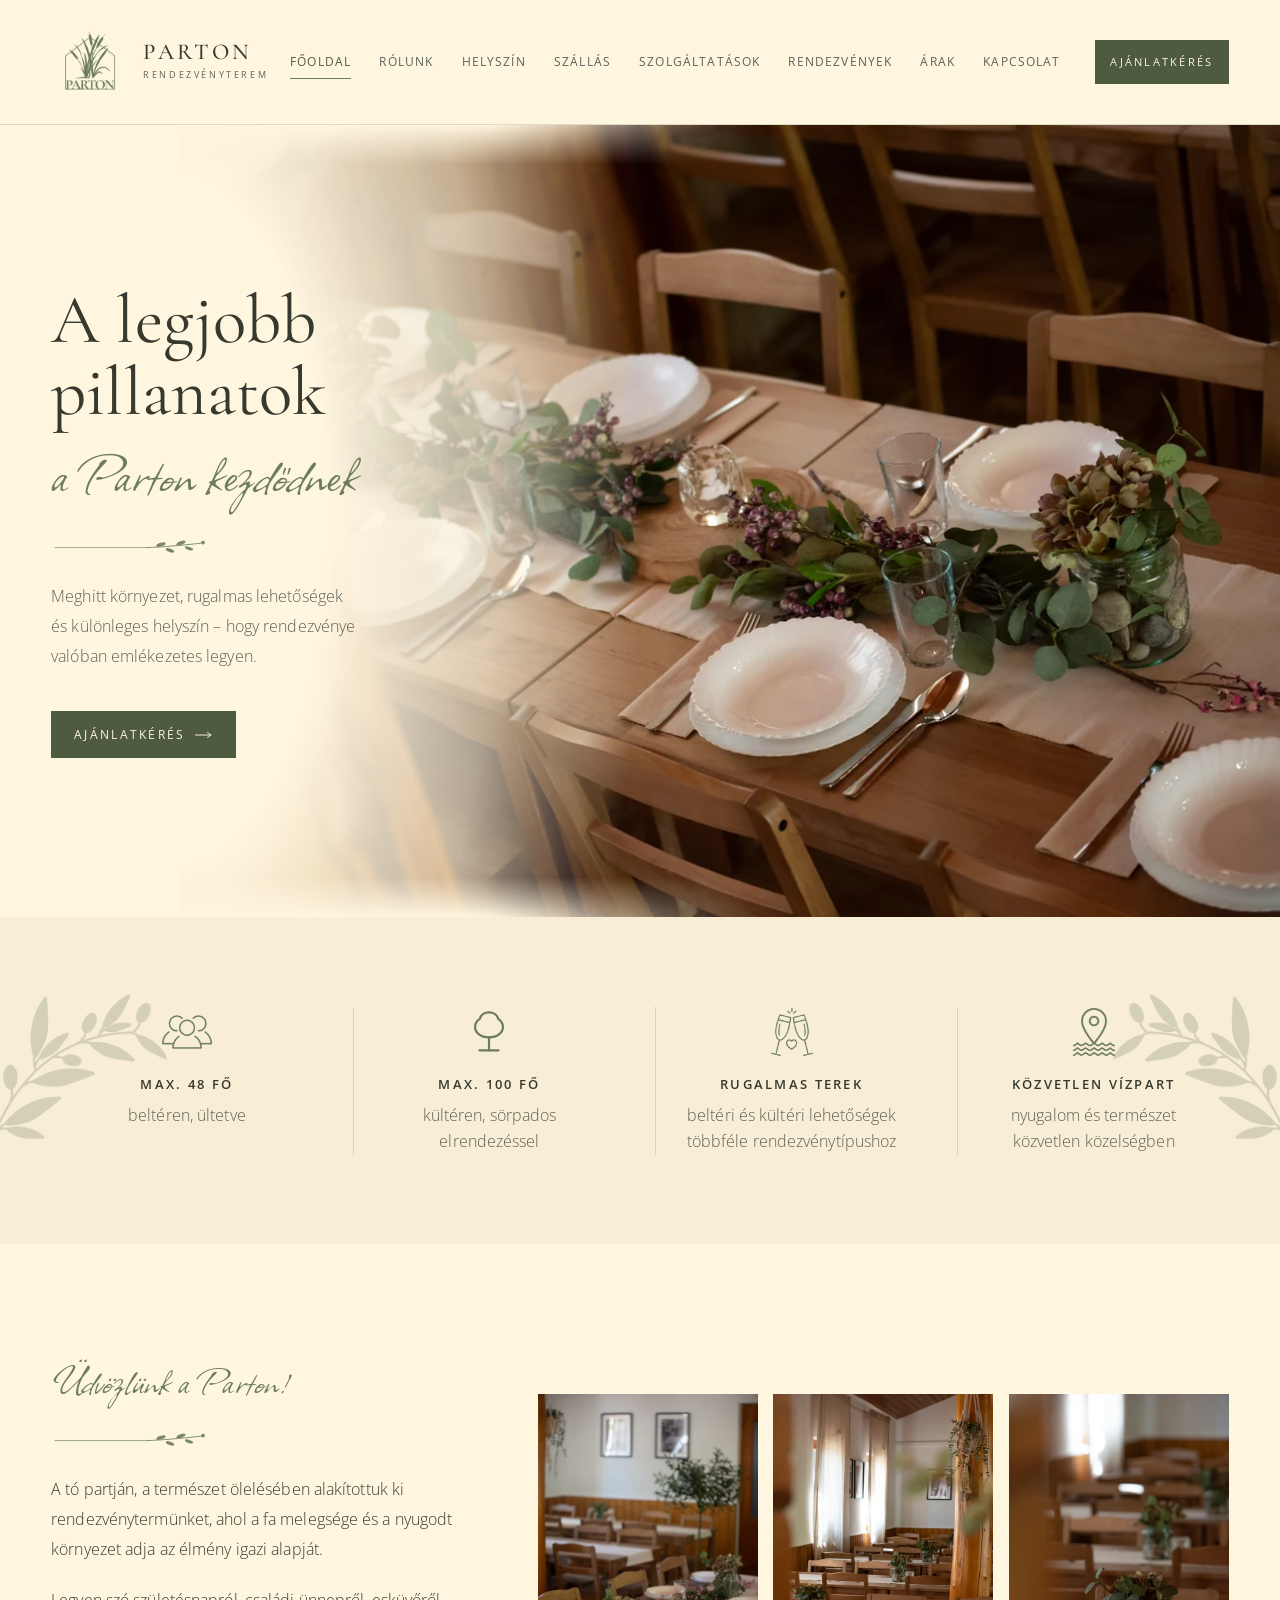
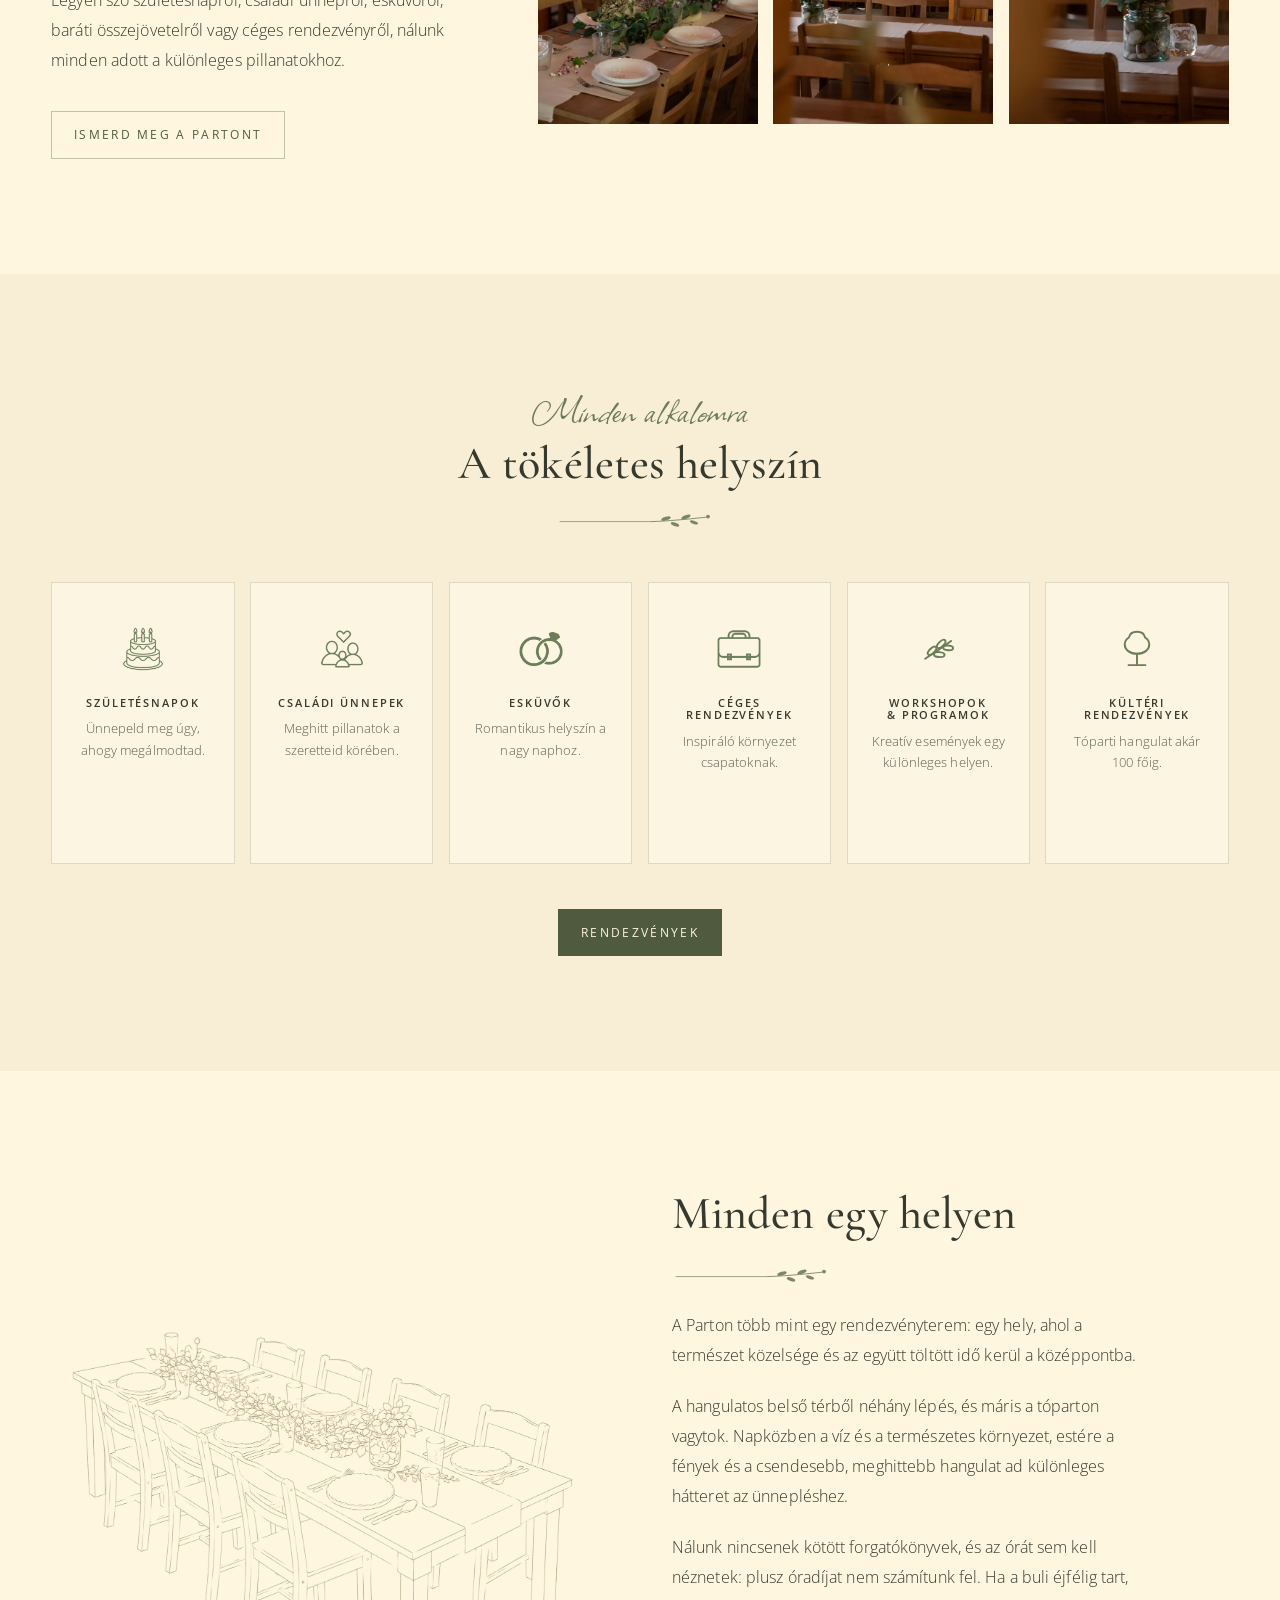
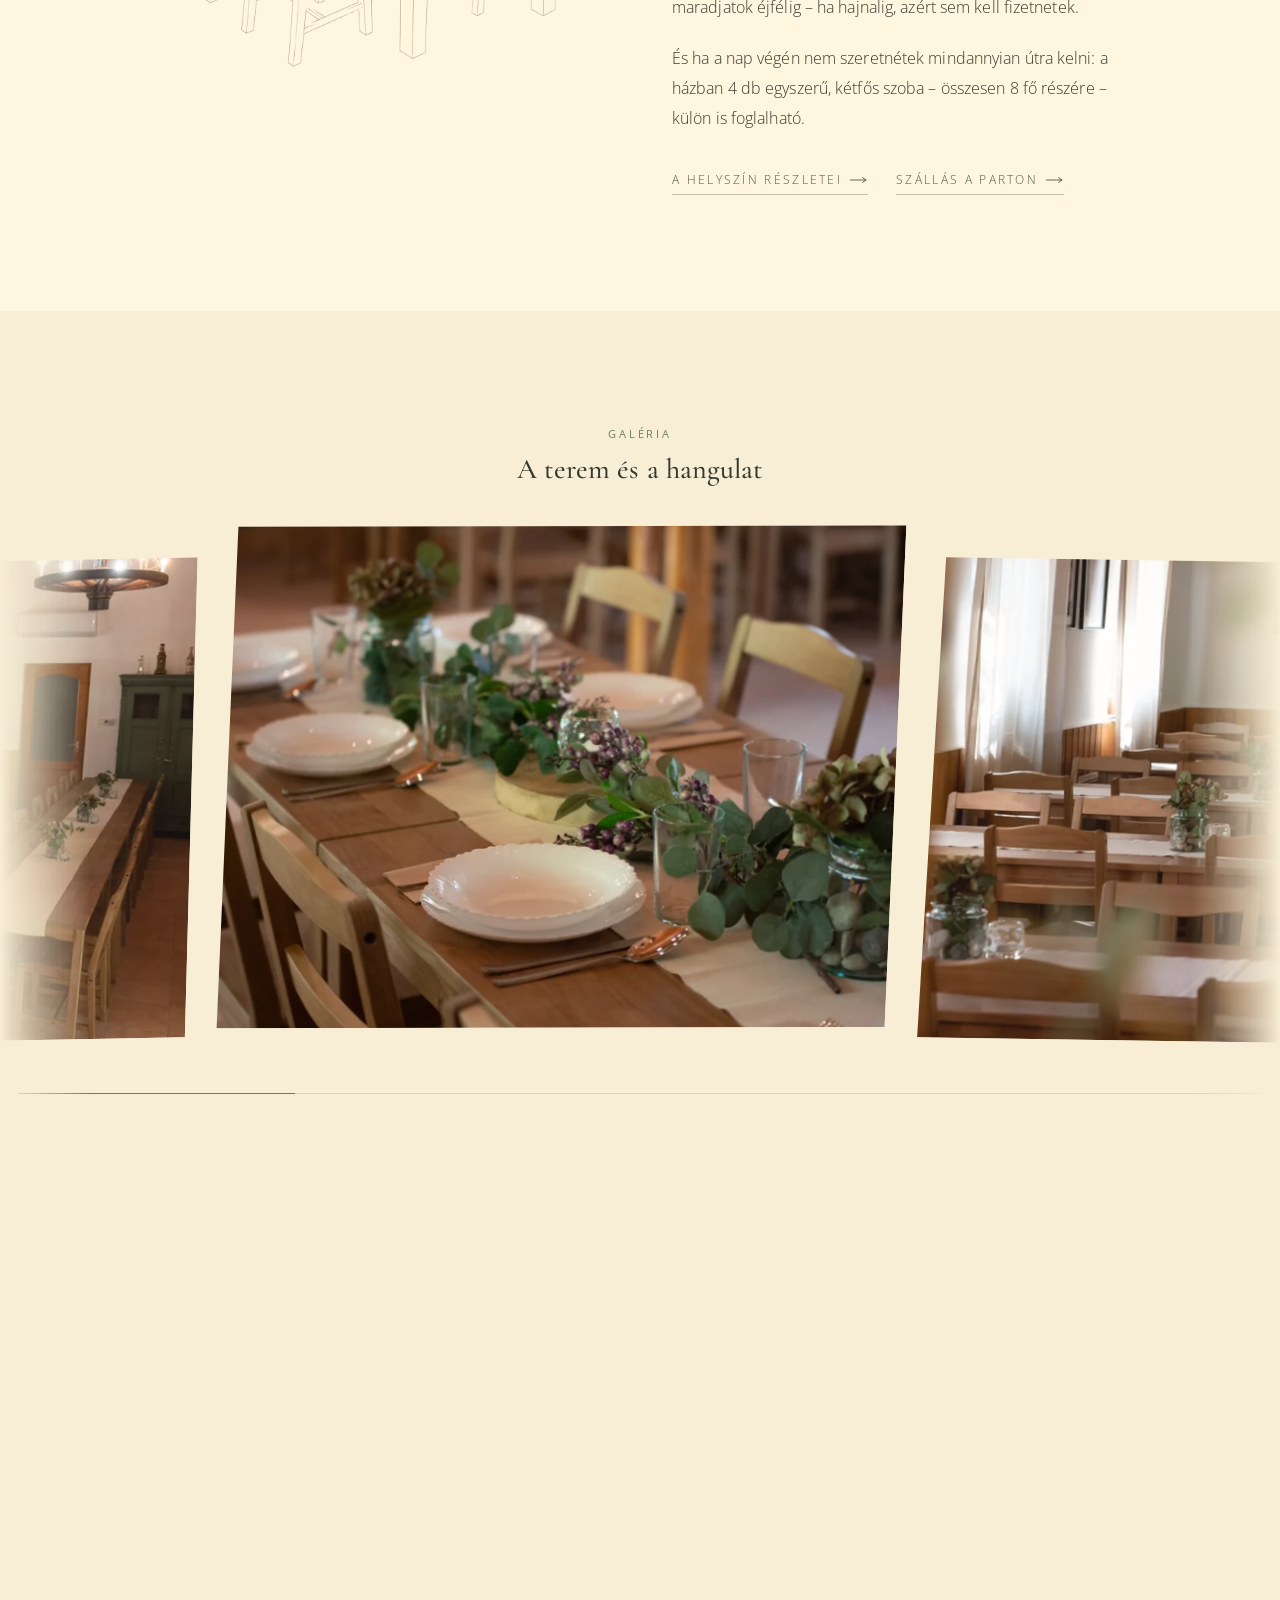
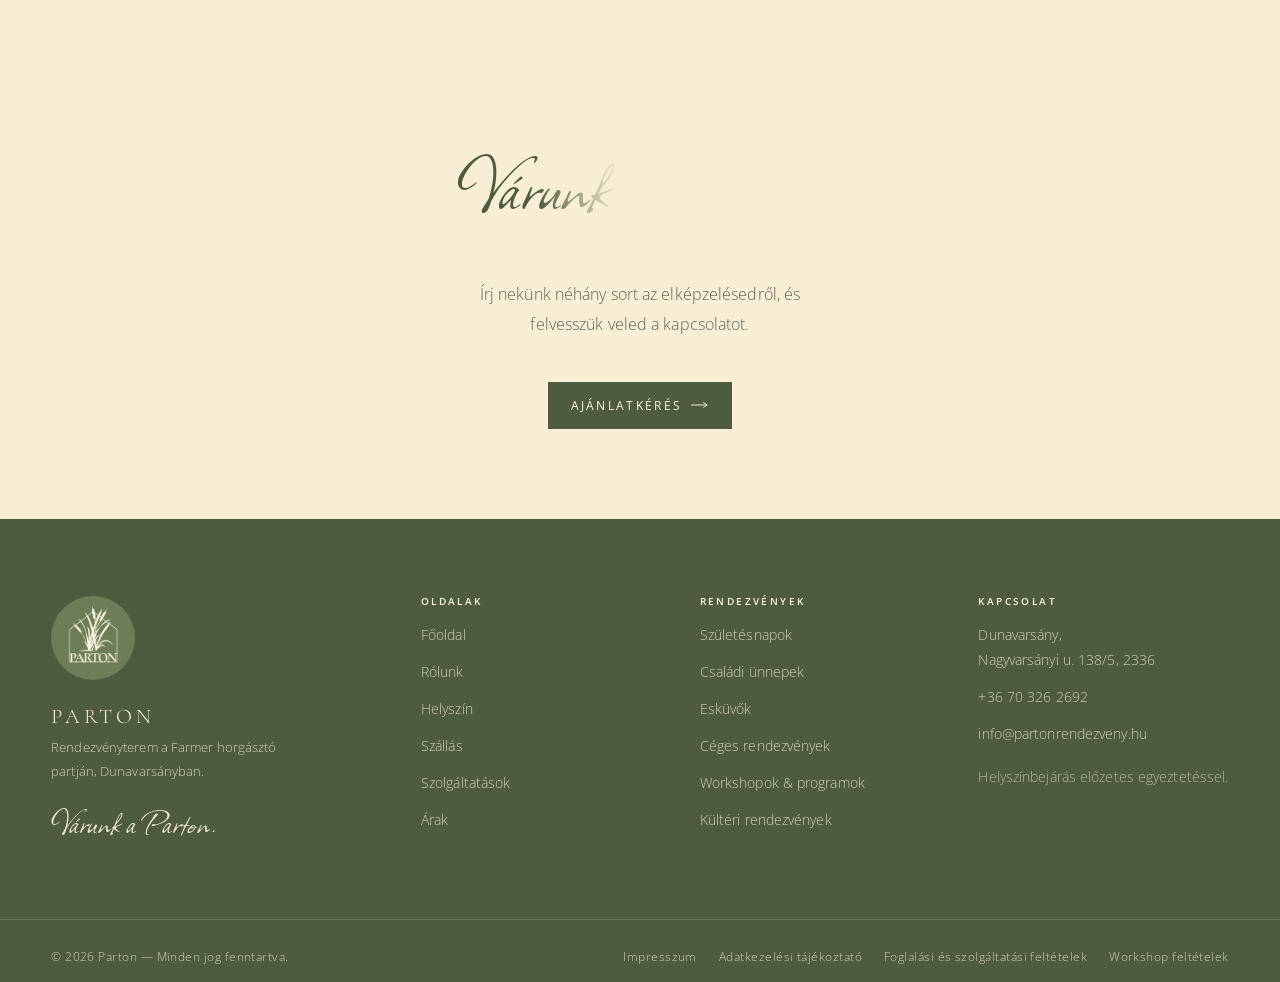
==== commit 30f12436: "Szállás menüpont, impresszum és jogi oldalak, frissített árak Az instructions/Parton impresszum.docx" ====
--- a/index.html
+++ b/index.html
@@ -3,15 +3,15 @@
 <head>
 <meta charset="utf-8">
 <meta name="viewport" content="width=device-width, initial-scale=1">
-<title>Parton Rendezvényterem</title>
+<title>Parton Rendezvényterem – Dunavarsány, a tó partján</title>
 <meta name="description" content="Meghitt rendezvényterem a tó partján Dunavarsányban: beltéren 48, kültéren 100 főig. Esküvők, születésnapok, családi ünnepek, céges rendezvények és workshopok helyszíne.">
-<link rel="canonical" href="https://parton.hu/">
+<link rel="canonical" href="https://partonrendezveny.hu/">
 <meta property="og:type" content="website">
 <meta property="og:locale" content="hu_HU">
 <meta property="og:site_name" content="Parton Rendezvényterem">
 <meta property="og:title" content="Parton Rendezvényterem – Dunavarsány">
 <meta property="og:description" content="A legjobb pillanatok a Parton kezdődnek. Meghitt rendezvényterem a tó partján, beltéren 48, kültéren 100 főig.">
-<meta property="og:image" content="https://parton.hu/assets/img/og-parton.jpg">
+<meta property="og:image" content="https://partonrendezveny.hu/assets/img/og-parton.jpg">
 <meta name="twitter:card" content="summary_large_image">
 <link rel="icon" href="favicon.ico" sizes="16x16 32x32 48x48">
 <link rel="icon" href="assets/img/favicon.png" type="image/png" sizes="64x64">
@@ -42,6 +42,7 @@
       <a class="nav__link" href="index.html" aria-current="page">Főoldal</a>
       <a class="nav__link" href="rolunk.html">Rólunk</a>
       <a class="nav__link" href="helyszin.html">Helyszín</a>
+      <a class="nav__link" href="szallas.html">Szállás</a>
       <a class="nav__link" href="szolgaltatasok.html">Szolgáltatások</a>
       <a class="nav__link" href="rendezvenyek.html">Rendezvények</a>
       <a class="nav__link" href="arak.html">Árak</a>
@@ -198,8 +199,12 @@
         <img class="divider" src="assets/svg/divider.svg" alt="" width="168" height="22">
         <p>A Parton több mint egy rendezvényterem: egy hely, ahol a természet közelsége és az együtt töltött idő kerül a középpontba.</p>
         <p>A hangulatos belső térből néhány lépés, és máris a tóparton vagytok. Napközben a víz és a természetes környezet, estére a fények és a csendesebb, meghittebb hangulat ad különleges hátteret az ünnepléshez.</p>
-        <p>Nálunk nincsenek kötött forgatókönyvek. Ti hozzátok az elképzelést, mi pedig adjuk hozzá a helyet – hogy a nap pontosan olyan lehessen, amilyennek megálmodtátok.</p>
-        <p style="margin-top:2.2em"><a class="textlink" href="helyszin.html">A helyszín részletei <img src="assets/svg/arrow.svg" alt="" width="18" height="6"></a></p>
+        <p>Nálunk nincsenek kötött forgatókönyvek, és az órát sem kell néznetek: plusz óradíjat nem számítunk fel. Ha a buli éjfélig tart, maradjatok éjfélig – ha hajnalig, azért sem kell fizetnetek.</p>
+        <p>És ha a nap végén nem szeretnétek mindannyian útra kelni: a házban 4 db egyszerű, kétfős szoba – összesen 8 fő részére – külön is foglalható.</p>
+        <p style="margin-top:2.2em;display:flex;flex-wrap:wrap;gap:16px 28px">
+          <a class="textlink" href="helyszin.html">A helyszín részletei <img src="assets/svg/arrow.svg" alt="" width="18" height="6"></a>
+          <a class="textlink" href="szallas.html">Szállás a Parton <img src="assets/svg/arrow.svg" alt="" width="18" height="6"></a>
+        </p>
       </div>
     </div>
   </section>
@@ -286,6 +291,7 @@
         <li><a href="index.html">Főoldal</a></li>
         <li><a href="rolunk.html">Rólunk</a></li>
         <li><a href="helyszin.html">Helyszín</a></li>
+        <li><a href="szallas.html">Szállás</a></li>
         <li><a href="szolgaltatasok.html">Szolgáltatások</a></li>
         <li><a href="arak.html">Árak</a></li>
       </ul>
@@ -306,9 +312,9 @@
     <div>
       <h2 class="footer__title">Kapcsolat</h2>
       <ul class="footer__list">
-        <li><a href="https://www.google.com/maps/place/data=!4m2!3m1!1s0x4741ee2c3bc4aee7:0xcd3d67a70ef72999" target="_blank" rel="noopener">Dunavarsány,<br>Nagyvarsányi u. 138/57, 2336</a></li>
+        <li><a href="https://www.google.com/maps/place/data=!4m2!3m1!1s0x4741ee2c3bc4aee7:0xcd3d67a70ef72999" target="_blank" rel="noopener">Dunavarsány,<br>Nagyvarsányi u. 138/5, 2336</a></li>
         <li><a href="tel:+36703262692">+36 70 326 2692</a></li>
-        <li><a href="mailto:info@parton.hu">info@parton.hu</a></li>
+        <li><a href="mailto:info@partonrendezveny.hu">info@partonrendezveny.hu</a></li>
         <li style="margin-top:6px;opacity:.8">Helyszínbejárás előzetes egyeztetéssel.</li>
       </ul>
     </div>
@@ -317,9 +323,10 @@
   <div class="wrap footer__bottom">
     <p style="margin:0">© 2026 Parton — Minden jog fenntartva.</p>
     <div class="footer__legal">
+      <a href="impresszum.html">Impresszum</a>
       <a href="adatkezeles.html">Adatkezelési tájékoztató</a>
-      <a href="aszf.html">Általános szerződési feltételek</a>
-      <a href="kapcsolat.html">Kapcsolat</a>
+      <a href="aszf.html">Foglalási és szolgáltatási feltételek</a>
+      <a href="workshop-feltetelek.html">Workshop feltételek</a>
     </div>
   </div>
 </footer>
--- a/assets/css/style.css
+++ b/assets/css/style.css
@@ -134,6 +134,33 @@
 }
 .prose p{ color: var(--ink-soft); }
 .prose strong{ font-weight: 600; color: var(--ink); }
+
+/* Szövegközi hivatkozás: a bekezdésben maradjon látható, de ne kiabáljon.
+   A .textlink (nagybetűs, nyilas gomb-link) kivétel – annak saját formája van. */
+.prose a:not(.textlink):not(.btn),
+.note a,
+.dl dd a,
+.contact__value a{
+  color: var(--green-dark);
+  text-decoration-color: var(--line-strong);
+  text-underline-offset: .2em;
+  transition: color .35s var(--ease), text-decoration-color .35s var(--ease);
+}
+.prose a:not(.textlink):not(.btn):hover,
+.note a:hover,
+.contact__value a:hover{
+  color: var(--green);
+  text-decoration-color: currentColor;
+}
+
+/* Zöld sávon a hivatkozás krémszínű, különben beleolvad a háttérbe. */
+.band--green .band__copy a:not(.textlink):not(.btn){
+  color: var(--cream);
+  text-decoration-color: rgba(255, 246, 224, .5);
+}
+.band--green .band__copy a:not(.textlink):not(.btn):hover{
+  text-decoration-color: currentColor;
+}
 
 .center{ text-align: center; }
 .center .divider{ margin-inline: auto; }
@@ -337,12 +364,30 @@
 .burger[aria-expanded="true"] span:nth-child(2){ opacity: 0; }
 .burger[aria-expanded="true"] span:nth-child(3){ transform: translateY(-5px) rotate(-45deg); }
 
-@media (max-width: 1080px){
+/* A Szállás menüponttal nyolc link van a sorban. 1400px alatt a sor szűkösen
+   fér el, ezért ott a betűköz, a logó és az ajánlatkérés gomb egy fokkal
+   visszafogottabb – így 1180px-ig kifér, alatta jön a hamburger menü. */
+@media (min-width: 1181px) and (max-width: 1400px){
+  .header__inner{ gap: 22px; }
+  .brand__mark{ width: 78px; height: 78px; }
+  .brand__name{ font-size: 1.42rem; letter-spacing: .16em; }
+  .nav{ gap: 8px; }
+  .nav__link{ font-size: .72rem; letter-spacing: .1em; }
+  .nav__cta{ padding: .95em 1.3em; font-size: .7rem; margin-left: 6px; }
+  .header.is-compact .brand__mark{ width: 50px; height: 50px; }
+  .header.is-compact .brand__name{ font-size: 1.12rem; }
+  .header.is-compact .nav__cta{ padding: .8em 1.15em; }
+}
+
+/* A hamburger menü határa. A main.js ugyanezt az értéket használja
+   (NAV_BREAK), a kettőnek együtt kell mozognia. */
+@media (max-width: 1180px){
   /* a menü a fejléchez van kötve (top:100%), így összezárt állapotban sem
      nyílik rés a fejléc és a lenyitott menü között */
   .nav{
     position: absolute;
-    top: 100%;
+    /* a fejléc hajszálvonala alatt kezdődjön, ne takarja el */
+    top: calc(100% + 1px);
     left: 0;
     right: 0;
     flex: none;
@@ -558,12 +603,27 @@
 @media (max-width: 1000px){
   .features__grid{ grid-template-columns: 1fr 1fr; gap: 34px 24px; }
   .feature:nth-child(3){ border-left: 0; }
+  /* egymás alá tördelt ikonoknál az ágak nem a középső szövegre esnek,
+     hanem a szakasz két átellénes sarkát keretezik */
+  .features__leaf{ width: clamp(130px, 36vw, 220px); top: auto; }
+  .features__leaf--l{
+    top: 0;
+    left: -34px;
+    transform: rotate(-7deg) scale(.86);
+  }
+  .features__leaf--r{
+    top: auto;
+    bottom: 0;
+    right: -34px;
+    transform: scaleX(-1) rotate(-7deg) scale(.86);
+  }
+  .features.is-grown .features__leaf{ opacity: .2; }
+  .features.is-grown .features__leaf--l{ transform: rotate(0deg) scale(1); }
+  .features.is-grown .features__leaf--r{ transform: scaleX(-1) rotate(0deg) scale(1); }
 }
 @media (max-width: 760px){
   .features__grid{ grid-template-columns: 1fr; gap: 34px; }
   .feature + .feature{ border-left: 0; border-top: 1px solid var(--line); padding-top: 34px; }
-  .features__leaf{ width: 110px; }
-  .features.is-grown .features__leaf{ opacity: .16; }
 }
 
 /* --- 9. Kétoszlopos szöveg + kép ----------------------------------------- */
@@ -803,6 +863,11 @@
   }
   .hscroll__track{
     overflow-x: auto;
+    /* csak vízszintesen legyen mozgatható: függőlegesen ne lehessen
+       elhúzni a képeket – a függőleges görgetés az oldalé marad */
+    overflow-y: hidden;
+    overscroll-behavior-x: contain;
+    touch-action: pan-x;
     scroll-snap-type: x mandatory;
     scrollbar-width: none;
     transform: none !important;
@@ -870,6 +935,14 @@
   color: var(--ink-soft);
   margin: 0;
 }
+/* Rögzített hasábszám nagy kijelzőn: az auto-fit annyi hasábot nyit, amennyi
+   befér, és így könnyen egyedül marad egy tétel az utolsó sorban. Ahol a
+   tételek száma ismert (helyszín: 8, szállás: 6), inkább osztható rácsot
+   kérünk – a kisebb kijelzőkre a lentebbi 3, illetve 2 hasábos szabály él. */
+@media (min-width: 1001px){
+  .offers--4{ grid-template-columns: repeat(4, 1fr); }
+  .offers--3{ grid-template-columns: repeat(3, 1fr); }
+}
 
 /* --- 14. Teremelrendezések ---------------------------------------------- */
 .layouts{
@@ -1035,10 +1108,6 @@
   transition: color .35s var(--ease);
 }
 a.contact__value:hover{ color: var(--green); }
-@media (min-width: 861px){
-  /* Kapcsolat: a kép balra kerül, mert a nyitósávban jobbra van */
-  .contact--flip > :last-child{ order: -1; }
-}
 
 /* --- 17c. Váltakozó hátterű sávok, átnyúló képpel --------------------- */
 /* Egyik sáv bézs, a következő mélyzöld, és a kép átnyúlik a két szín
@@ -1052,6 +1121,16 @@
   background: var(--cream);
 }
 .band--green{ background: var(--green-dark); }
+
+/* Minden sáv legalább egy teljes képernyőt kitölt – így görgetéskor egy
+   képernyő zöld, majd egy képernyő bézs következik. A nyitósáv kivétel:
+   annak saját, rögzített magassága van. */
+.band:not(.band--hero){
+  min-height: 100svh;
+  display: flex;
+  align-items: center;
+}
+.band:not(.band--hero) > .band__inner{ width: 100%; }
 
 .band__inner{
   display: grid;
@@ -1140,6 +1219,20 @@
 }
 .band--hero--media-big .band__media img{ height: clamp(320px, 26vw, 500px); }
 
+/* Nyitósáv kép nélkül (Kapcsolat): a szöveg egyetlen hasábban áll. A
+   kétoszlopos rács helyett egy oszlop, de a szöveg nem fut ki a sáv teljes
+   szélességére – az olvasható sorhossz marad. */
+.band--hero--solo .band__inner{ grid-template-columns: minmax(0, 1fr); }
+.band--hero--solo .band__copy{ max-width: 42rem; }
+
+/* Kép nélkül nincs mit kiegyensúlyozni a sáv alján, ezért a fotós
+   nyitósávok alsó levegője itt elmarad, és a következő szakasz is szűkebb
+   felső belsővel indul – így a lede után rögtön jön a tartalom.
+   A .band--hero-vel együtt írjuk, hogy a lentebbi mobil-szabályt is felülírja. */
+.band--hero.band--hero--solo{ padding-bottom: 0; }
+.band--hero.band--hero--solo .band__copy{ padding-bottom: 0; }
+.band--hero--solo + .section{ padding-top: clamp(34px, 4vw, 56px); }
+
 /* Két fekvő kép egymás alatt, ugyanazon bekezdés mellett. Szélességben
    korlátozva, mert ezek régi, kis felbontású családi fotók. */
 .band__media--pair{
@@ -1195,8 +1288,22 @@
 .band--green .textlink:hover{ border-color: var(--cream); }
 
 @media (max-width: 900px){
+  /* Kisebb képernyőn minden sáv legalább egy képernyőt kitölt, így a
+     zöld–bézs váltás ugyanúgy érezhető, mint asztali nézetben. A 100svh
+     a kisebbik viewport-magasság, így a böngésző sávjának eltűnésekor sem
+     ugrál. Hosszabb tartalomnál a sáv természetesen tovább nő. */
+  .band{
+    min-height: 100svh;
+    display: flex;
+    align-items: center;
+  }
+  .band > .band__inner{ width: 100%; }
   .band{ padding-block: clamp(46px, 9vw, 76px); }
-  .band--hero{ padding-block: clamp(46px, 9vw, 76px) 0; }
+  .band--hero{
+    min-height: 0;
+    align-items: flex-start;
+    padding-block: clamp(22px, 5vw, 36px) clamp(24px, 6vw, 40px);
+  }
   .band__inner,
   .band--hero .band__inner{ grid-template-columns: 1fr; gap: clamp(26px, 6vw, 36px); }
   .band--media-left .band__media{ order: 0; }
@@ -1210,7 +1317,9 @@
     aspect-ratio: 4 / 3;
   }
   .band--hero .band__copy{ padding-bottom: clamp(26px, 6vw, 36px); }
-  .band--hero .band__media{ margin-bottom: calc(-1 * clamp(20px, 5vw, 40px)); }
+  /* telefonon sem lóg bele a nyitókép a zöld sávba */
+  .band--hero .band__media{ margin-bottom: 0; }
+  .band--hero .band__media--top{ margin-top: 0; }
   .band__media img{ height: auto; min-height: 0; aspect-ratio: 4 / 3; }
 }
 
@@ -1441,6 +1550,131 @@
   .reveal{ opacity: 1; transform: none; }
 }
 
+/* --- 21b. Jogi és tájékoztató oldalak ---------------------------------- */
+/* Az impresszum, az adatkezelési tájékoztató és a feltételek hosszú,
+   számozott dokumentumok: itt a szakaszcímeknek és a listáknak is kell
+   forma, különben a szöveg egyetlen szürke tömbként olvasódik. */
+.prose h2{
+  font-size: clamp(1.4rem, 1.9vw, 1.8rem);
+  margin-bottom: .6em;
+}
+.prose > * + h2{ margin-top: 2.6em; }
+
+.prose ol{
+  margin: 0 0 1.25em;
+  padding-left: 1.5em;
+  color: var(--ink-soft);
+}
+.prose ol > li{ margin-bottom: .5em; }
+.prose ol > li::marker{ color: var(--green); }
+
+/* Felsorolás: ugyanaz a vékony körös jelölő, mint az árlistában */
+.prose ul{
+  list-style: none;
+  margin: 0 0 1.25em;
+  padding: 0;
+  color: var(--ink-soft);
+}
+.prose ul > li{
+  position: relative;
+  padding-left: 1.5em;
+  margin-bottom: .5em;
+}
+.prose ul > li::before{
+  content: "";
+  position: absolute;
+  left: .25em;
+  top: .82em;
+  width: 5px; height: 5px;
+  border: 1px solid var(--green);
+  border-radius: 50%;
+}
+
+/* Hatályosság dátuma a jogi oldalak élén */
+.legal-date{
+  font-size: .68rem;
+  letter-spacing: .18em;
+  text-transform: uppercase;
+  color: var(--ink-soft);
+  margin: 0 0 2.6em;
+}
+
+/* Szakaszra ugró horgony: a ragadó fejléc alá ne csússzon a cím */
+.legal-section{ scroll-margin-top: 140px; }
+
+/* Adatsorok (impresszum): kicsi címke, alatta az érték, hajszálvonallal */
+.dl{
+  display: grid;
+  grid-template-columns: repeat(auto-fit, minmax(230px, 1fr));
+  gap: clamp(22px, 2.6vw, 34px) clamp(28px, 4vw, 64px);
+  margin: 0;
+}
+.dl > div{
+  padding-top: clamp(14px, 1.4vw, 20px);
+  border-top: 1px solid var(--line-strong);
+}
+.dl dt{
+  font-family: var(--body);
+  font-size: .6rem;
+  font-weight: 600;
+  letter-spacing: .2em;
+  text-transform: uppercase;
+  color: var(--green);
+  margin-bottom: .6em;
+}
+.dl dd{
+  font-family: var(--display);
+  font-size: 1.14rem;
+  line-height: 1.5;
+  color: var(--ink);
+  margin: 0;
+}
+.dl dd a{ text-decoration: none; transition: color .35s var(--ease); }
+.dl dd a:hover{ color: var(--green); }
+
+/* Tartalomjegyzék a hosszabb feltételekhez. Szándékosan a .prose blokkon
+   KÍVÜL áll, hogy a fenti lista-szabályok ne írják át. */
+.toc{
+  margin-bottom: clamp(34px, 4vw, 54px);
+  padding: clamp(22px, 2.6vw, 32px) clamp(24px, 3vw, 40px);
+  background: var(--paper);
+  border: 1px solid var(--line);
+}
+.toc__title{
+  font-family: var(--body);
+  font-size: .62rem;
+  font-weight: 600;
+  letter-spacing: .24em;
+  text-transform: uppercase;
+  color: var(--green);
+  margin: 0 0 1.3em;
+}
+.toc ol{
+  list-style: none;
+  margin: 0; padding: 0;
+  display: grid;
+  grid-template-columns: repeat(auto-fit, minmax(215px, 1fr));
+  gap: 9px clamp(20px, 3vw, 44px);
+  counter-reset: toc;
+}
+.toc li{ counter-increment: toc; }
+.toc a{
+  display: flex;
+  gap: .7em;
+  font-size: .85rem;
+  line-height: 1.5;
+  color: var(--ink-soft);
+  text-decoration: none;
+  transition: color .35s var(--ease);
+}
+.toc a::before{
+  content: counter(toc) ".";
+  flex: none;
+  color: var(--green);
+  font-variant-numeric: tabular-nums;
+}
+.toc a:hover{ color: var(--green-dark); }
+
 /* --- 22. Nyomtatás ----------------------------------------------------- */
 @media print{
   .header, .footer, .hscroll, .callout{ display: none; }
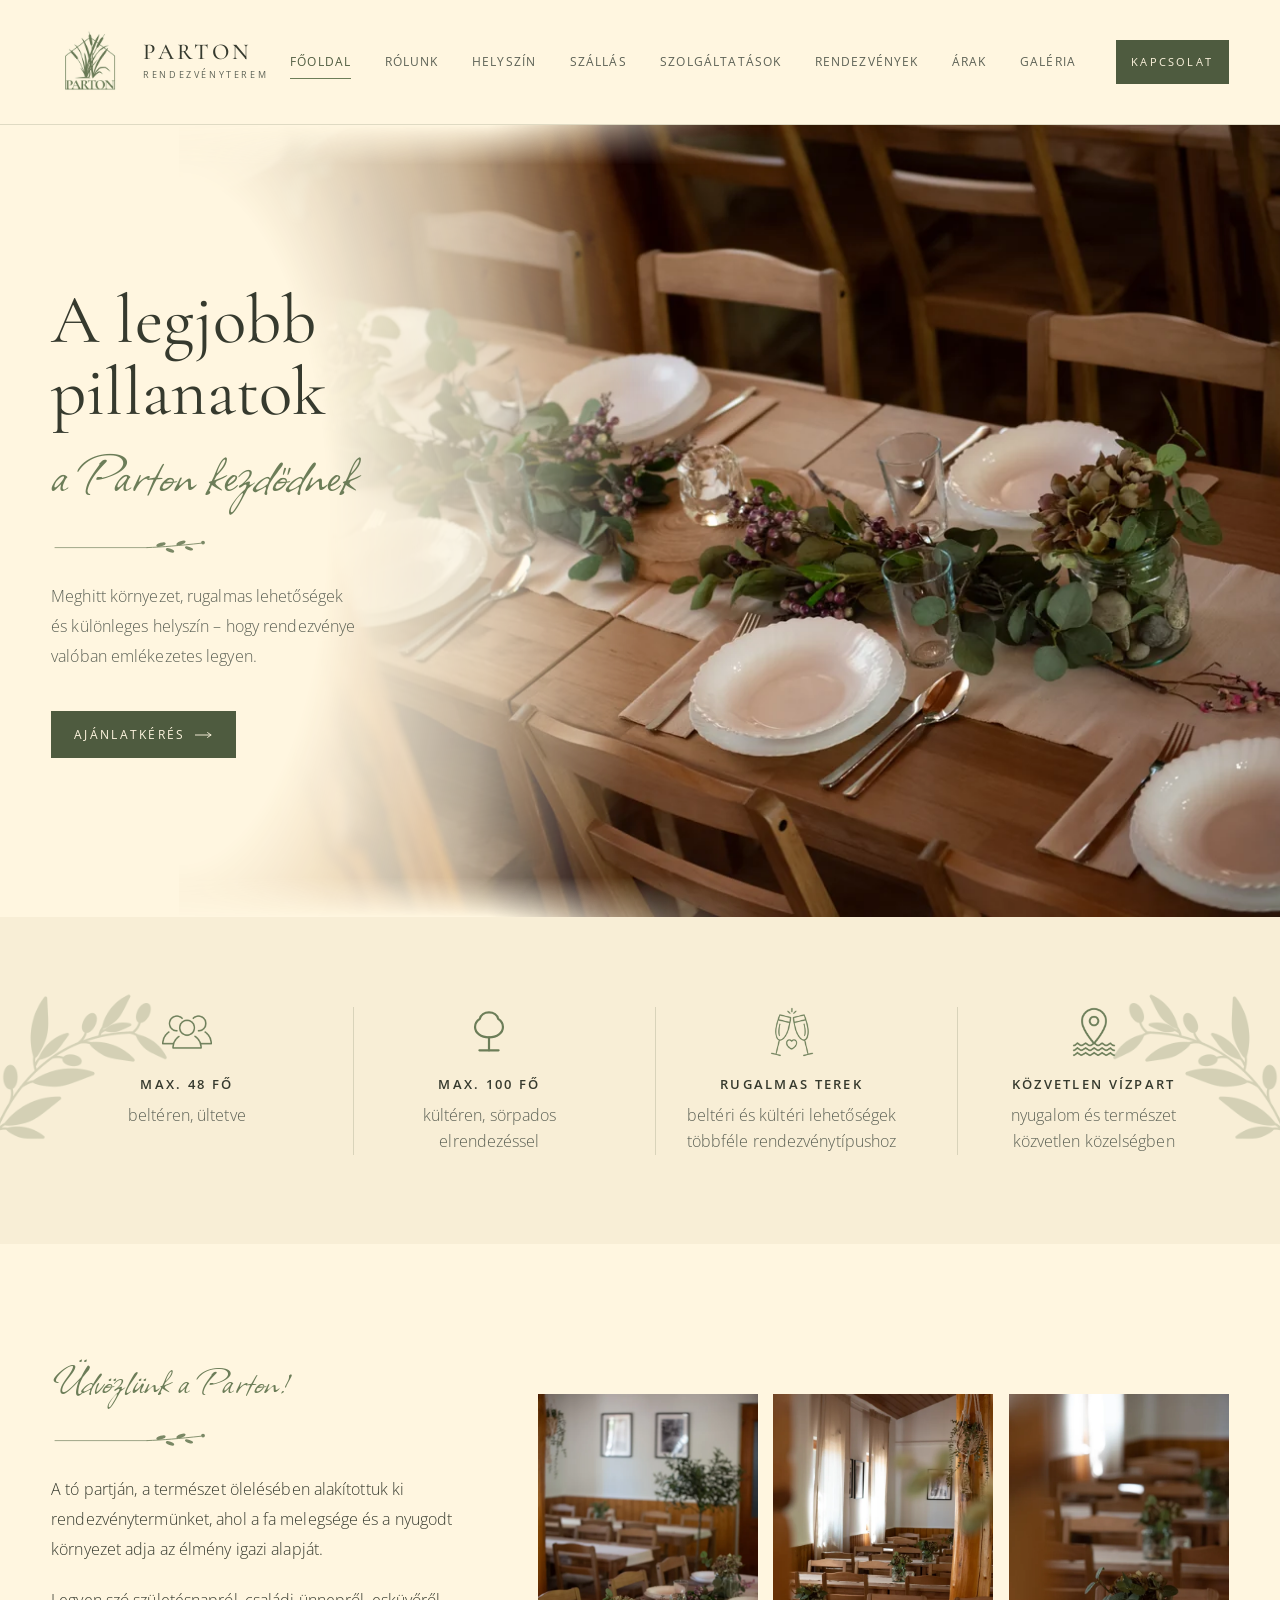
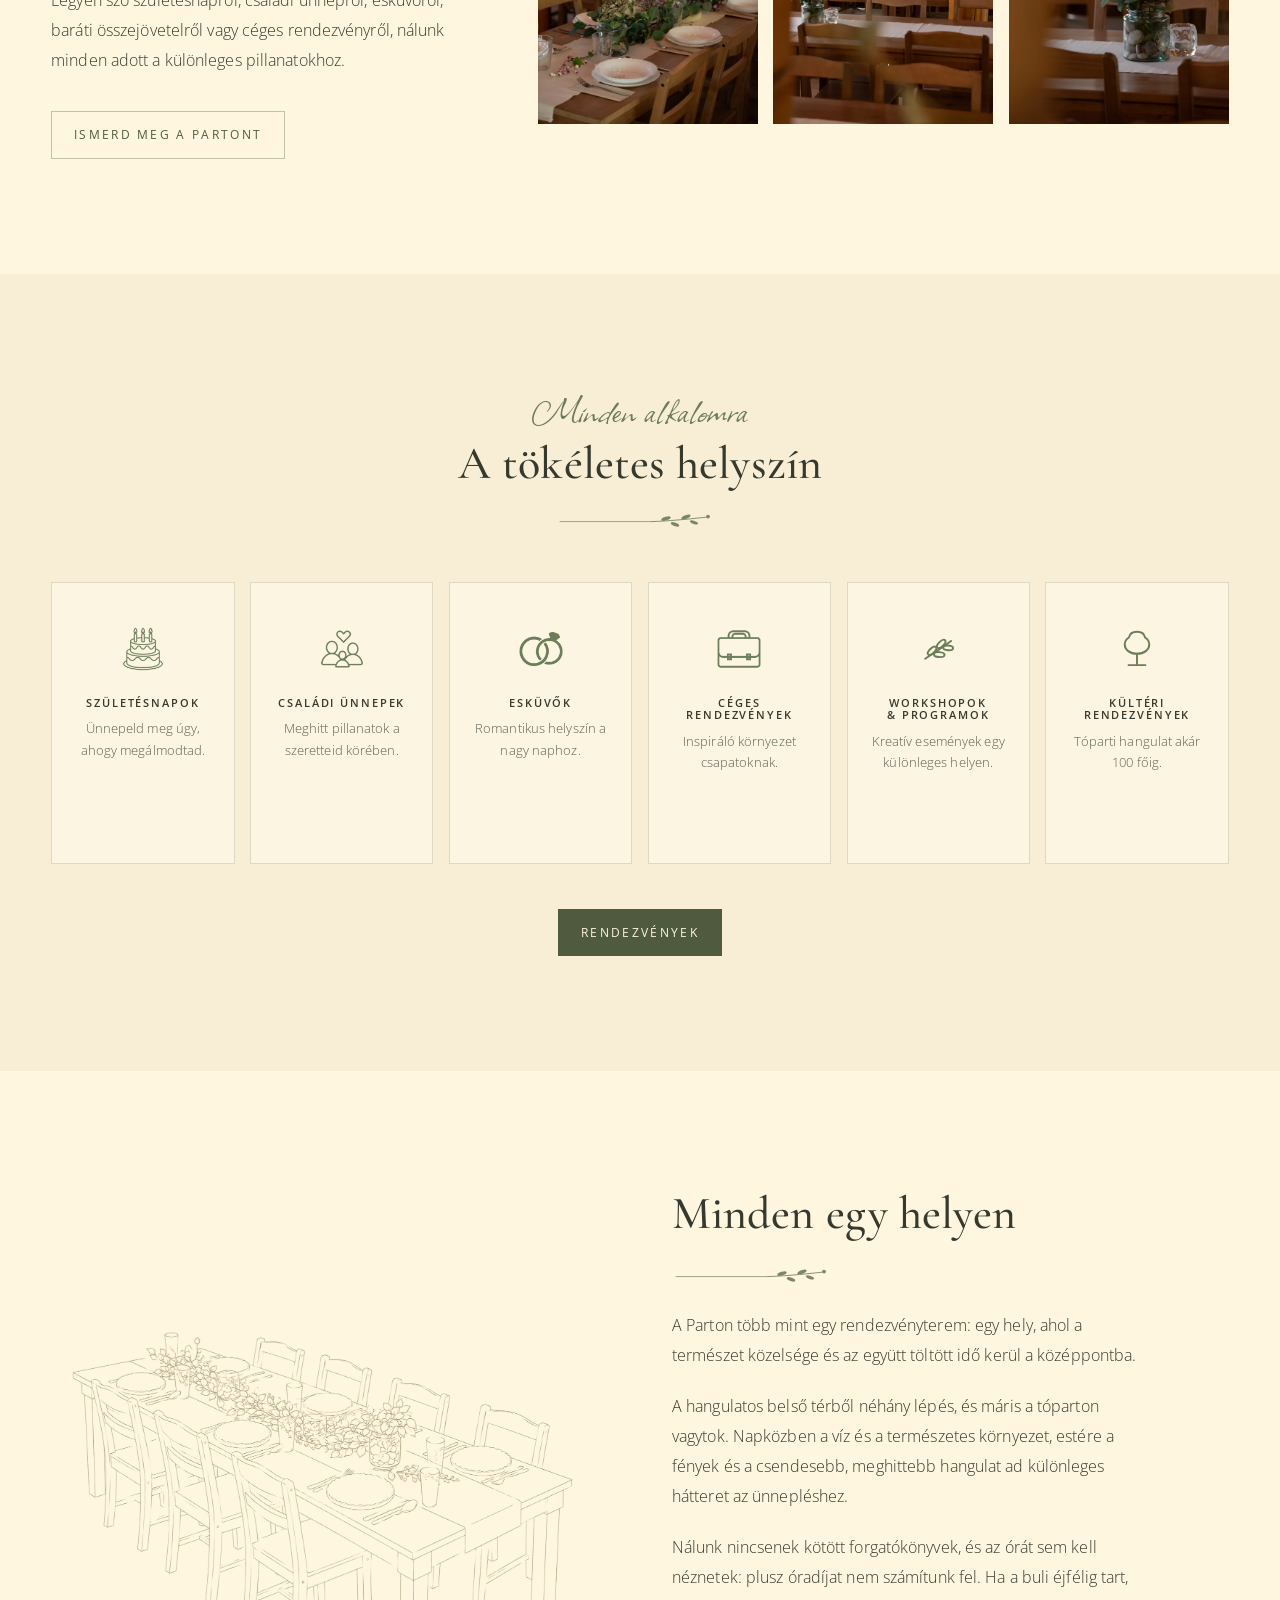
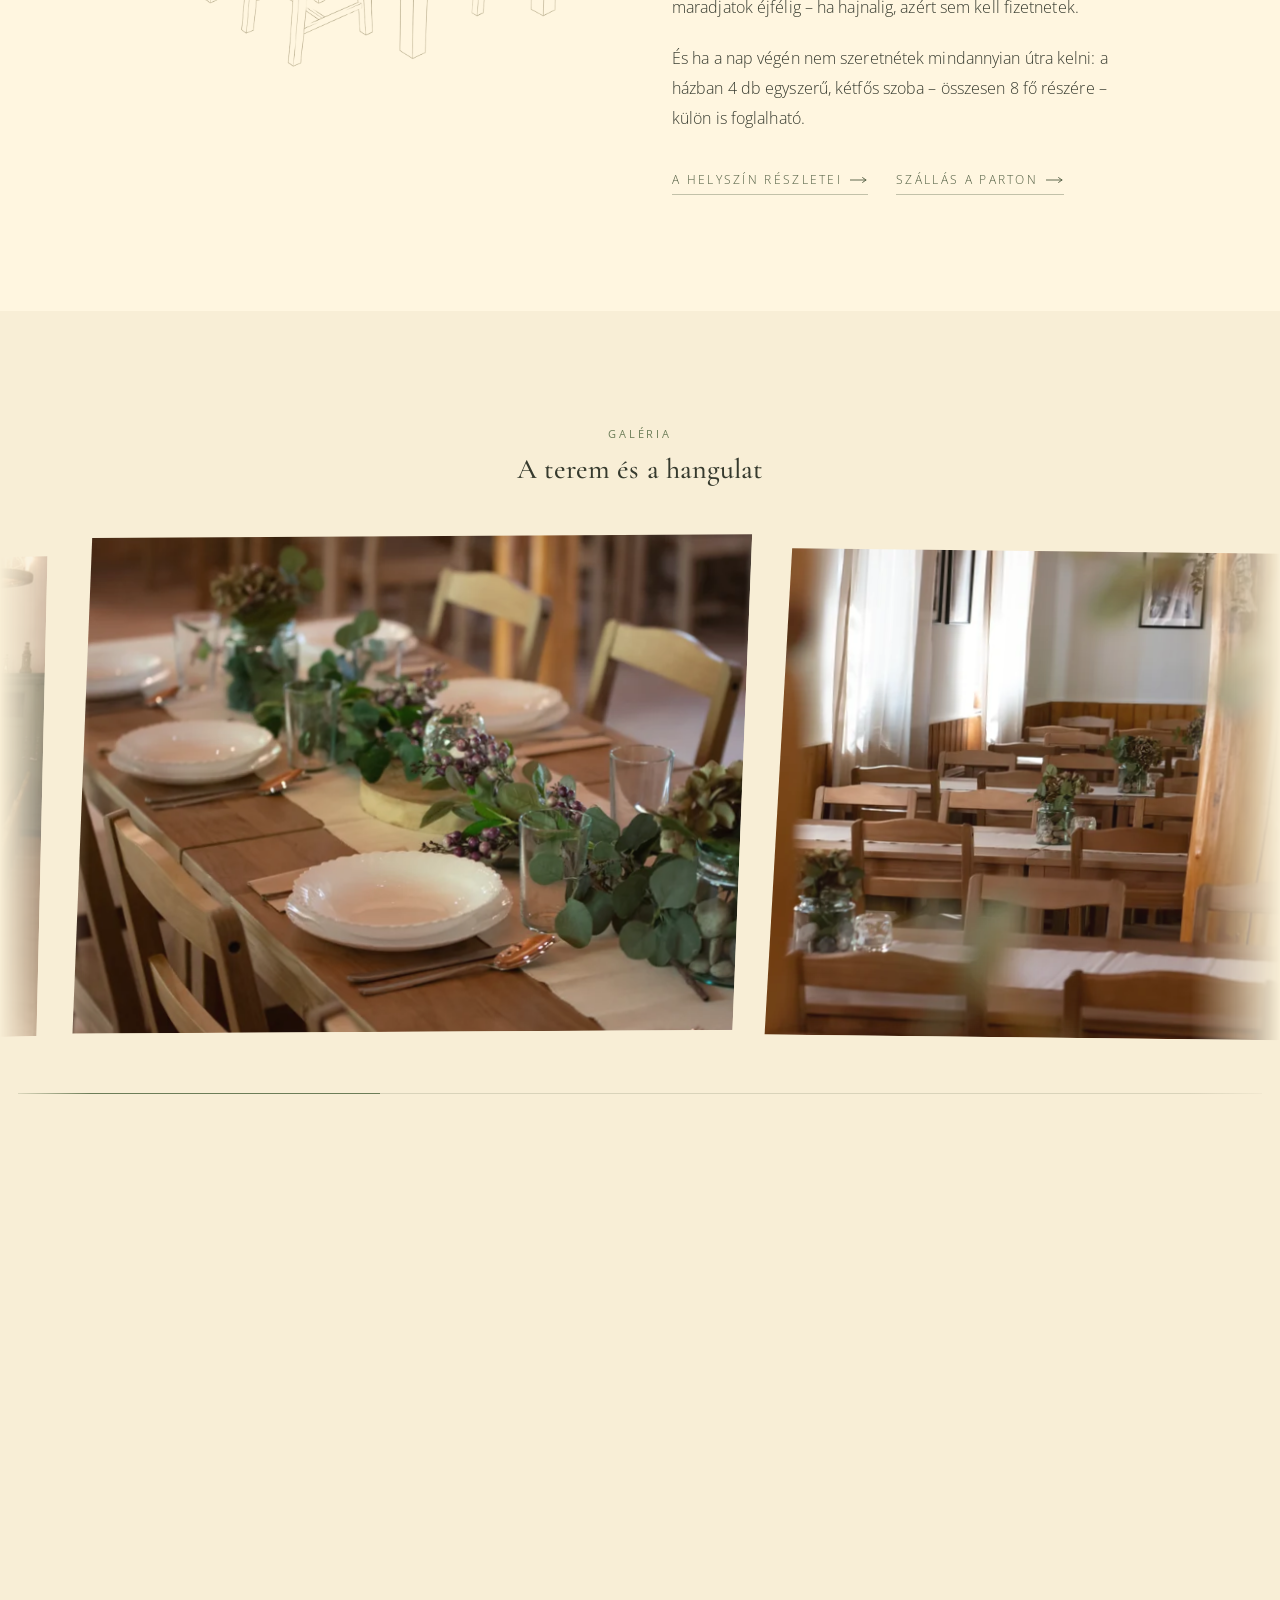
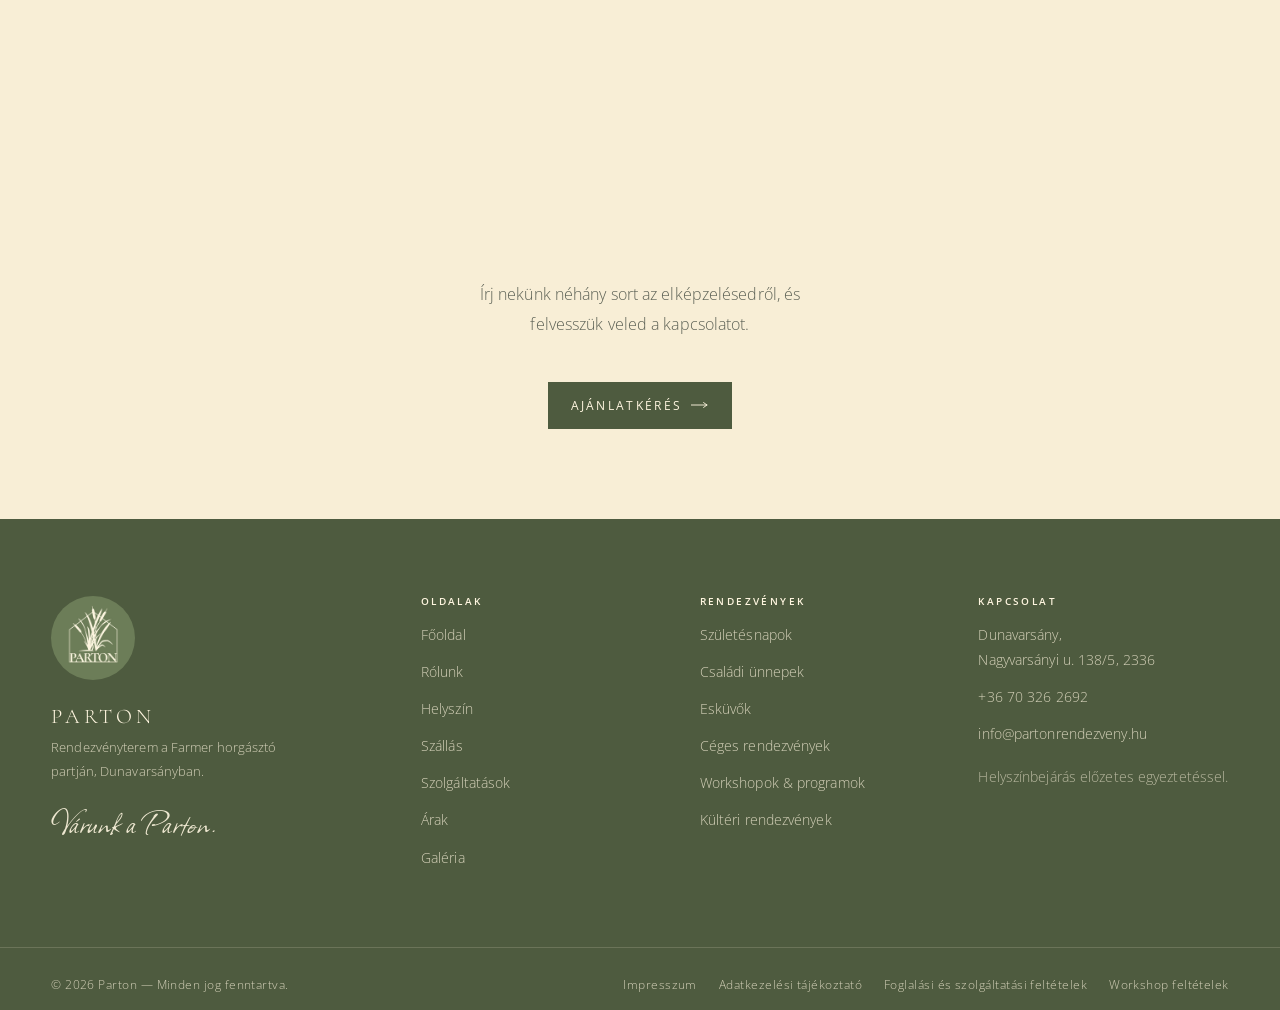
==== commit aa0cd2a5: "final touches adding galeria" ====
--- a/index.html
+++ b/index.html
@@ -46,8 +46,8 @@
       <a class="nav__link" href="szolgaltatasok.html">Szolgáltatások</a>
       <a class="nav__link" href="rendezvenyek.html">Rendezvények</a>
       <a class="nav__link" href="arak.html">Árak</a>
-      <a class="nav__link" href="kapcsolat.html">Kapcsolat</a>
-      <a class="btn nav__cta" href="kapcsolat.html">Ajánlatkérés</a>
+      <a class="nav__link" href="galeria.html">Galéria</a>
+      <a class="btn nav__cta" href="kapcsolat.html">Kapcsolat</a>
     </nav>
   </div>
 </header>
@@ -294,6 +294,7 @@
         <li><a href="szallas.html">Szállás</a></li>
         <li><a href="szolgaltatasok.html">Szolgáltatások</a></li>
         <li><a href="arak.html">Árak</a></li>
+        <li><a href="galeria.html">Galéria</a></li>
       </ul>
     </div>
 
--- a/assets/css/style.css
+++ b/assets/css/style.css
@@ -1202,6 +1202,13 @@
   aspect-ratio: 2 / 3;
   height: clamp(400px, 33.5vw, 676px);
 }
+/* álló, 3:4 arányú nyitókép (Kapcsolat). A magasság a képernyő magasságához
+   is igazodik, hogy a fotó a nyitó nézetben egészben látszódjon, ne vágja el
+   a képernyő alja. */
+.band--hero .band__media--portrait-34 img{
+  aspect-ratio: 3 / 4;
+  height: min(clamp(360px, 31vw, 620px), 62vh);
+}
 /* ott, ahol nem zöld sáv következik, a kép felülre igazodik – nincs üres sáv
    a kép felett, és nincs értelme az átnyúlásnak sem */
 .band--hero .band__media--top{
@@ -1321,9 +1328,27 @@
   .band--hero .band__media{ margin-bottom: 0; }
   .band--hero .band__media--top{ margin-top: 0; }
   .band__media img{ height: auto; min-height: 0; aspect-ratio: 4 / 3; }
+  /* az álló nyitókép telefonon is a saját arányát tartja, különben széles
+     üres sávok maradnának mellette */
+  .band--hero .band__media--portrait-34 img{ aspect-ratio: 3 / 4; }
 }
 
 @media (max-width: 860px){ .contact{ grid-template-columns: 1fr; } }
+
+/* Kapcsolat: az elérhetőségek a nyitósáv szövegoszlopában állnak, nem külön
+   szakaszban – így az oldal egy képernyőn elfér, és a fotó mellett sem marad
+   üres sáv. */
+.band__copy .contact__list{
+  margin-top: clamp(20px, 2.6vw, 34px);
+  margin-bottom: clamp(20px, 2.4vw, 32px);
+}
+.contact__actions{
+  display: flex;
+  flex-wrap: wrap;
+  align-items: center;
+  gap: clamp(12px, 1.4vw, 20px);
+  margin: 0;
+}
 
 /* --- 18. Záró felhívás (kézírás animáció) ------------------------------ */
 .callout{
@@ -1531,6 +1556,200 @@
   }
 }
 
+/* --- 20b. Galéria: mozaik és nagy nézet -------------------------------- */
+/* A mozaik 12 hasábos rács, és minden kép helyét kézzel osztjuk ki
+   (nth-child). Az automatikus – akár "dense" – elrendezés vegyes méretű
+   csempéknél lyukakat hagy; így viszont a kompozíció mindig hézagmentes.
+   A sormagasság nagyjából egy hasáb szélessége, ezért a 3 hasáb × 2 sor
+   csempe fekvő, a 3 × 4 álló, a 6 × 2 pedig panoráma. */
+.mosaic{
+  list-style: none;
+  margin: 0;
+  padding: 0;
+  display: grid;
+  grid-template-columns: repeat(12, minmax(0, 1fr));
+  grid-auto-rows: clamp(64px, 6.1vw, 104px);
+  gap: clamp(8px, 1vw, 18px);
+}
+.mosaic__item{ min-width: 0; }
+
+.mosaic__btn{
+  display: block;
+  width: 100%;
+  height: 100%;
+  margin: 0;
+  padding: 0;
+  border: 0;
+  background: var(--cream-dim);
+  overflow: hidden;
+  cursor: pointer;
+  -webkit-appearance: none;
+  appearance: none;
+}
+.mosaic__btn img{
+  width: 100%;
+  height: 100%;
+  object-fit: cover;
+  transition: transform .7s var(--ease);
+}
+.mosaic__btn:hover img,
+.mosaic__btn:focus-visible img{ transform: scale(1.06); }
+.mosaic__btn:focus-visible{ outline: 2px solid var(--green-dark); outline-offset: 3px; }
+
+/* A kompozíció: sor-kezdet / hasáb-kezdet / hány sor / hány hasáb. */
+.mosaic__item:nth-child(1){  grid-area:  1 /  1 / span 4 / span 6; }
+.mosaic__item:nth-child(2){  grid-area:  1 /  7 / span 2 / span 3; }
+.mosaic__item:nth-child(3){  grid-area:  1 / 10 / span 2 / span 3; }
+.mosaic__item:nth-child(4){  grid-area:  3 /  7 / span 4 / span 6; }
+.mosaic__item:nth-child(5){  grid-area:  5 /  1 / span 2 / span 3; }
+.mosaic__item:nth-child(6){  grid-area:  5 /  4 / span 2 / span 3; }
+.mosaic__item:nth-child(7){  grid-area:  7 /  1 / span 4 / span 3; }
+.mosaic__item:nth-child(8){  grid-area:  7 /  4 / span 4 / span 6; }
+.mosaic__item:nth-child(9){  grid-area:  7 / 10 / span 2 / span 3; }
+.mosaic__item:nth-child(10){ grid-area:  9 / 10 / span 2 / span 3; }
+.mosaic__item:nth-child(11){ grid-area: 11 /  1 / span 2 / span 6; }
+.mosaic__item:nth-child(12){ grid-area: 11 /  7 / span 2 / span 6; }
+.mosaic__item:nth-child(13){ grid-area: 13 /  1 / span 4 / span 3; }
+.mosaic__item:nth-child(14){ grid-area: 13 /  4 / span 4 / span 6; }
+.mosaic__item:nth-child(15){ grid-area: 13 / 10 / span 2 / span 3; }
+.mosaic__item:nth-child(16){ grid-area: 15 / 10 / span 2 / span 3; }
+
+/* Táblagépen és telefonon a kézi kompozíció túl aprót adna, ezért egyenlő
+   csempékre váltunk. A :nth-child(n) csak azért van itt, hogy a fenti
+   szabályokkal azonos súlyú legyen a kijelölés. */
+@media (max-width: 1100px){
+  .mosaic{ grid-auto-rows: clamp(70px, 11vw, 132px); }
+  .mosaic__item:nth-child(n){ grid-area: auto / auto / span 3 / span 6; }
+}
+@media (max-width: 640px){
+  .mosaic{ grid-auto-rows: clamp(46px, 13vw, 78px); }
+  .mosaic__item:nth-child(n){ grid-area: auto / auto / span 4 / span 12; }
+}
+
+/* Nagy nézet. A háttér nem fekete, hanem a márka mélyzöldje – a krém
+   vezérlők és a képek is ezen ülnek. */
+.lightbox{
+  position: fixed;
+  inset: 0;
+  z-index: 150;
+  display: grid;
+  grid-template-columns: auto minmax(0, 1fr) auto;
+  align-items: center;
+  gap: clamp(4px, 1.5vw, 26px);
+  padding: clamp(56px, 8vh, 86px) clamp(10px, 2.5vw, 40px) clamp(20px, 4vh, 46px);
+  opacity: 0;
+  transition: opacity .35s var(--ease);
+}
+.lightbox[hidden]{ display: none; }
+.lightbox.is-open{ opacity: 1; }
+
+.lightbox__backdrop{
+  position: absolute;
+  inset: 0;
+  /* Nem teljesen átlátszatlan, mert így érződik, hogy az oldal ott van a
+     nagy nézet mögött – az elhomályosítás viszont olvashatatlanná teszi,
+     különben a szöveg kísértetként átüt. */
+  background: rgba(38, 42, 32, .94);
+  -webkit-backdrop-filter: blur(10px);
+  backdrop-filter: blur(10px);
+  cursor: zoom-out;
+}
+
+.lightbox__figure{
+  position: relative;
+  grid-column: 2;
+  margin: 0;
+  min-width: 0;
+  display: flex;
+  flex-direction: column;
+  align-items: center;
+  gap: clamp(10px, 1.4vw, 18px);
+}
+/* A picture teljes szélességű, és ő középre igazítja a képet. Enélkül a kép
+   a bal szélre ülne: a picture magától a képhez zsugorodna, a kép max-width
+   szabálya pedig ehhez a zsugorított dobozhoz mérne. */
+.lightbox__figure picture{
+  display: flex;
+  justify-content: center;
+  width: 100%;
+  min-width: 0;
+}
+.lightbox__figure img{
+  width: auto;
+  height: auto;
+  max-width: 100%;
+  max-height: calc(100vh - clamp(130px, 18vh, 185px));
+  object-fit: contain;
+  opacity: 0;
+  transform: scale(.985);
+  transition: opacity .45s var(--ease), transform .45s var(--ease);
+}
+.lightbox__figure img.is-shown{ opacity: 1; transform: none; }
+
+/* A képek alatt csak a sorszám áll – a leírás a kép alt szövegében marad,
+   a képernyőolvasóknak. */
+.lightbox__caption{
+  display: flex;
+  justify-content: center;
+  margin: 0;
+}
+.lightbox__count{
+  font-family: var(--body);
+  font-size: .62rem;
+  font-weight: 400;
+  letter-spacing: .22em;
+  text-transform: uppercase;
+  color: rgba(255, 246, 224, .5);
+}
+
+.lightbox__nav,
+.lightbox__close{
+  position: relative;
+  /* a figura fölé: az is pozicionált elem, és a jelölésben megelőzi a
+     gombokat, így nélküle rátakarna a nyilakra */
+  z-index: 2;
+  display: grid;
+  place-items: center;
+  width: 52px;
+  height: 52px;
+  padding: 0;
+  border: 0;
+  border-radius: 50%;
+  background: rgba(255, 246, 224, .09);
+  color: var(--cream);
+  cursor: pointer;
+  transition: background .3s var(--ease);
+}
+.lightbox__nav:hover,
+.lightbox__close:hover{ background: rgba(255, 246, 224, .22); }
+.lightbox__nav:focus-visible,
+.lightbox__close:focus-visible{ outline: 2px solid var(--cream); outline-offset: 3px; }
+.lightbox__nav--prev{ grid-column: 1; }
+.lightbox__nav--next{ grid-column: 3; }
+.lightbox__close{
+  position: absolute;
+  top: clamp(10px, 2vh, 24px);
+  right: clamp(10px, 2.5vw, 30px);
+}
+
+/* Keskeny kijelzőn nincs hely a kép mellett két hasábnak, ezért a lapozás
+   rákerül a fotó két szélére. A gombok itt sötét korongot kapnak, mert a
+   kép fölött ülnek: világos részleteken is látszaniuk kell. */
+@media (max-width: 700px){
+  .lightbox{ grid-template-columns: minmax(0, 1fr); }
+  .lightbox__figure{ grid-column: 1; }
+  .lightbox__figure img{ max-height: calc(100vh - clamp(140px, 20vh, 200px)); }
+  .lightbox__nav{
+    position: absolute;
+    top: 50%;
+    transform: translateY(-50%);
+    background: rgba(30, 34, 25, .55);
+  }
+  .lightbox__nav:hover{ background: rgba(30, 34, 25, .72); }
+  .lightbox__nav--prev{ left: clamp(6px, 2vw, 16px); }
+  .lightbox__nav--next{ right: clamp(6px, 2vw, 16px); }
+}
+
 /* --- 21. Megjelenítő animáció ------------------------------------------ */
 .reveal{
   opacity: 0;
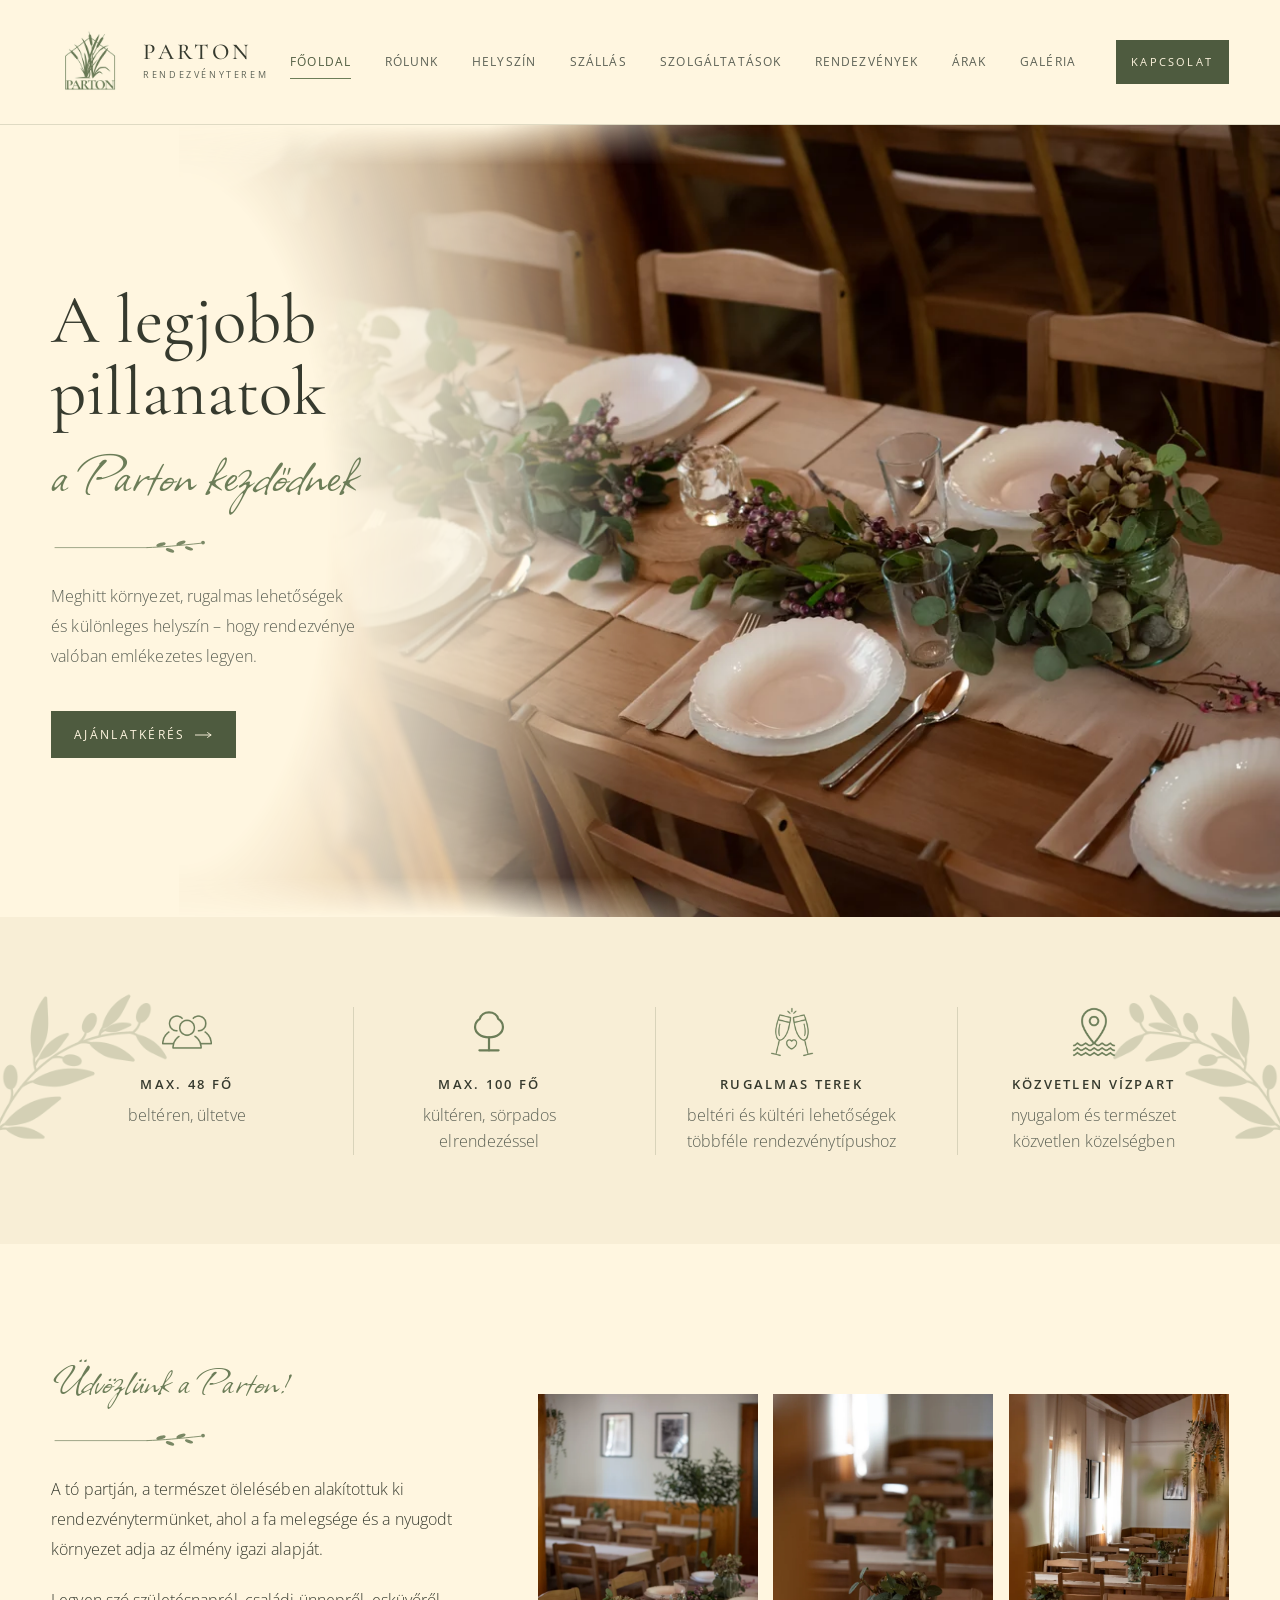
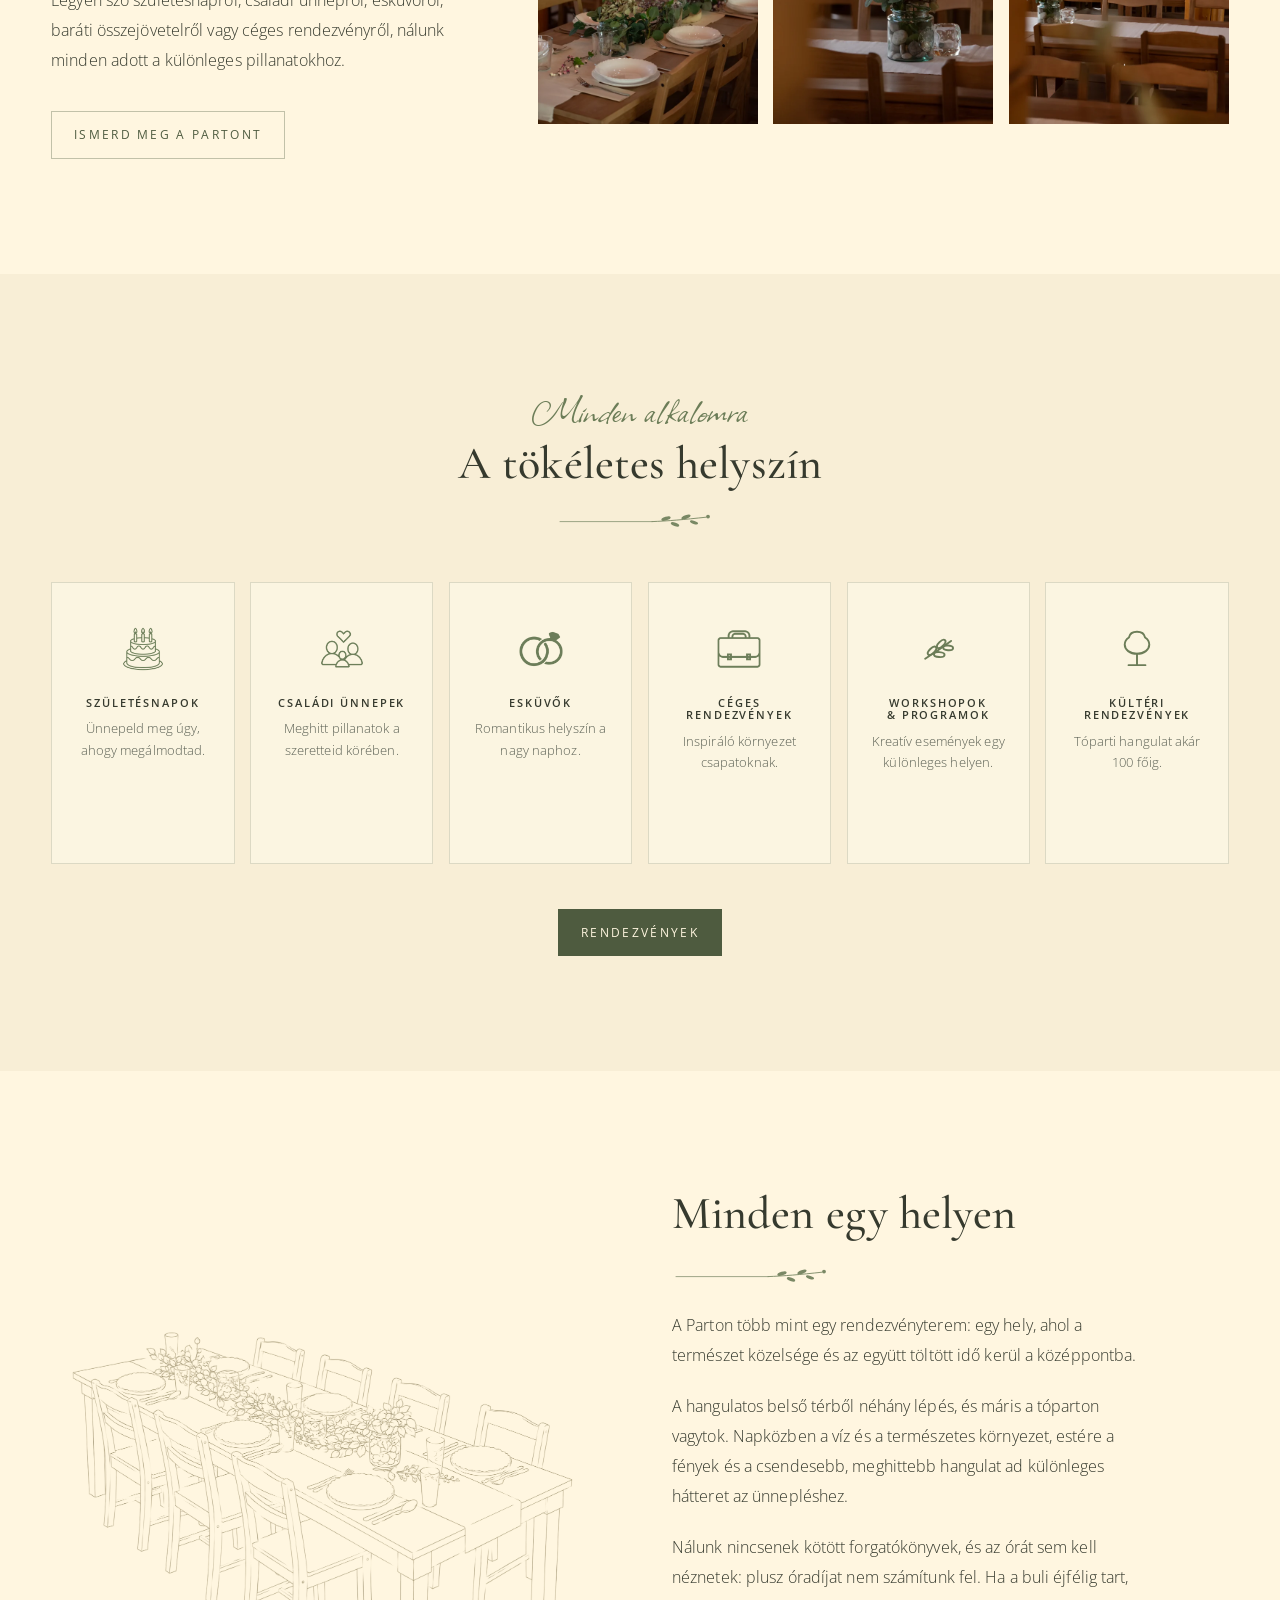
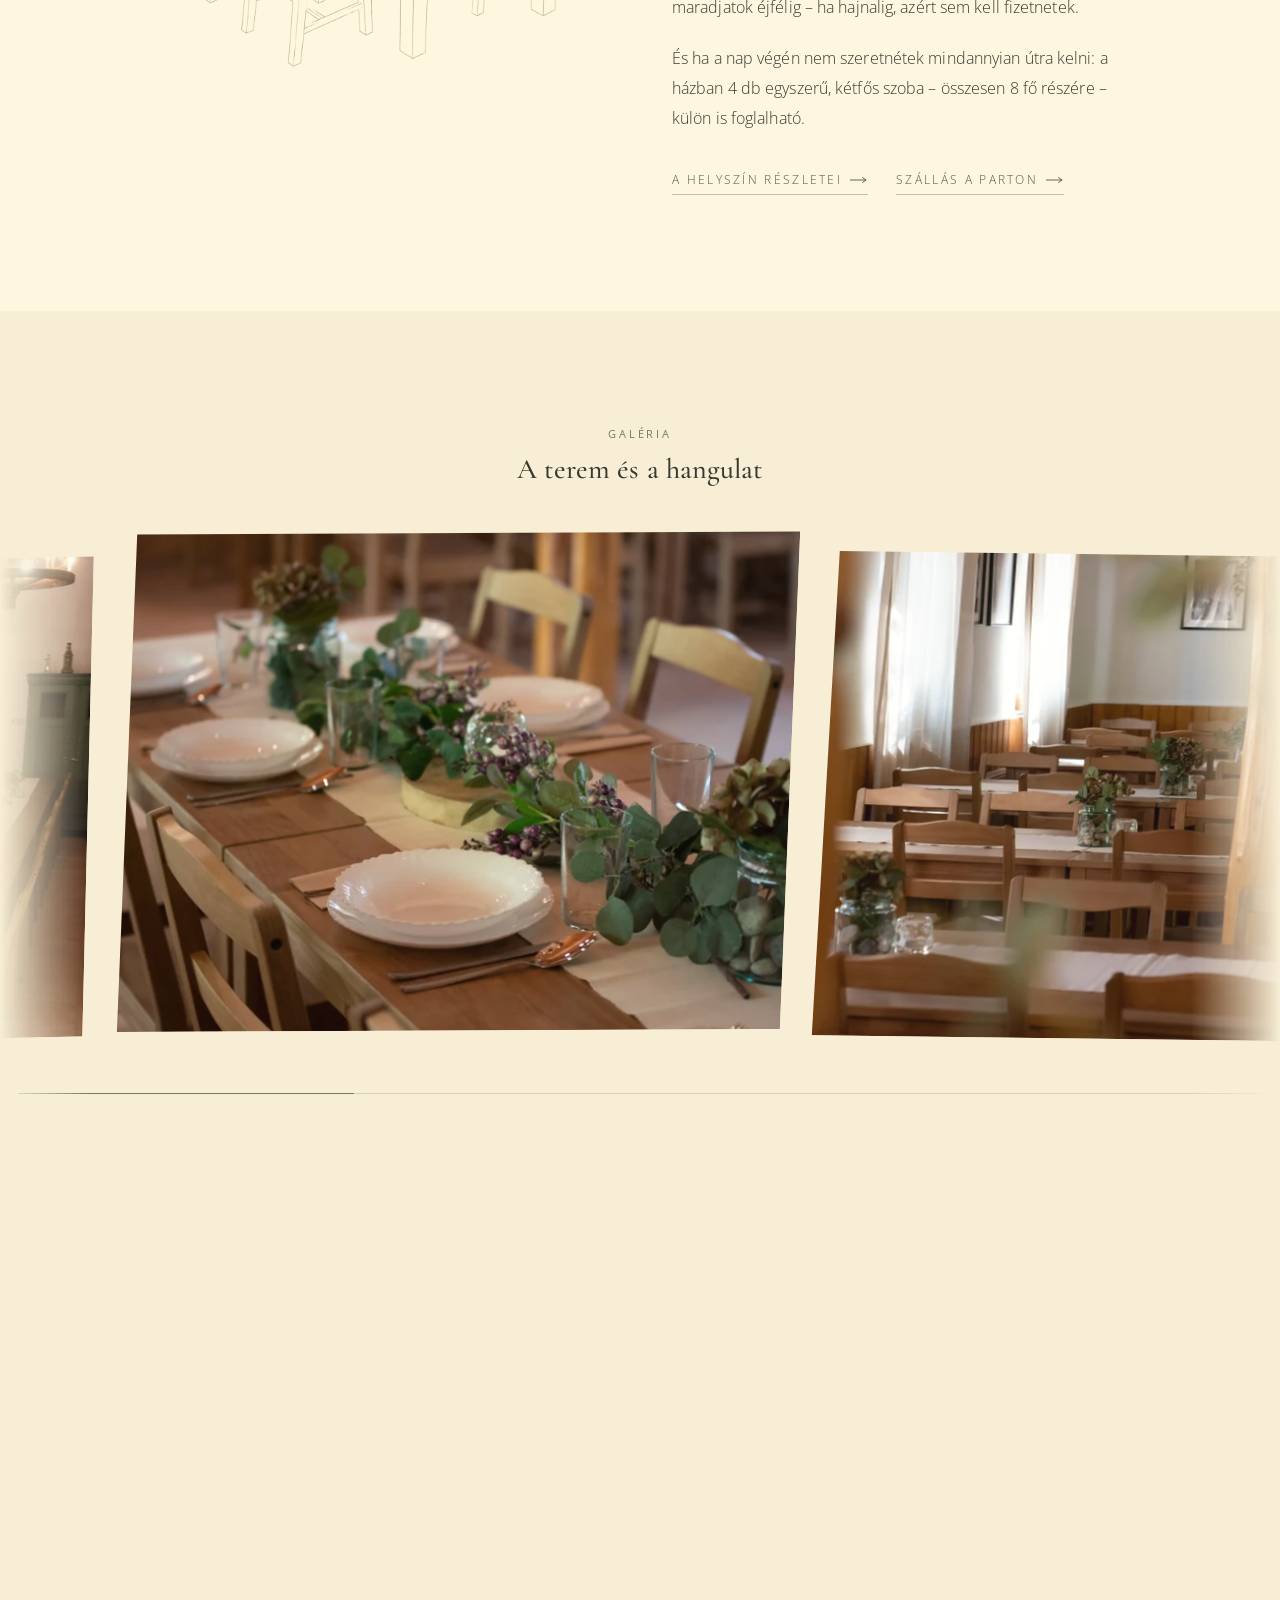
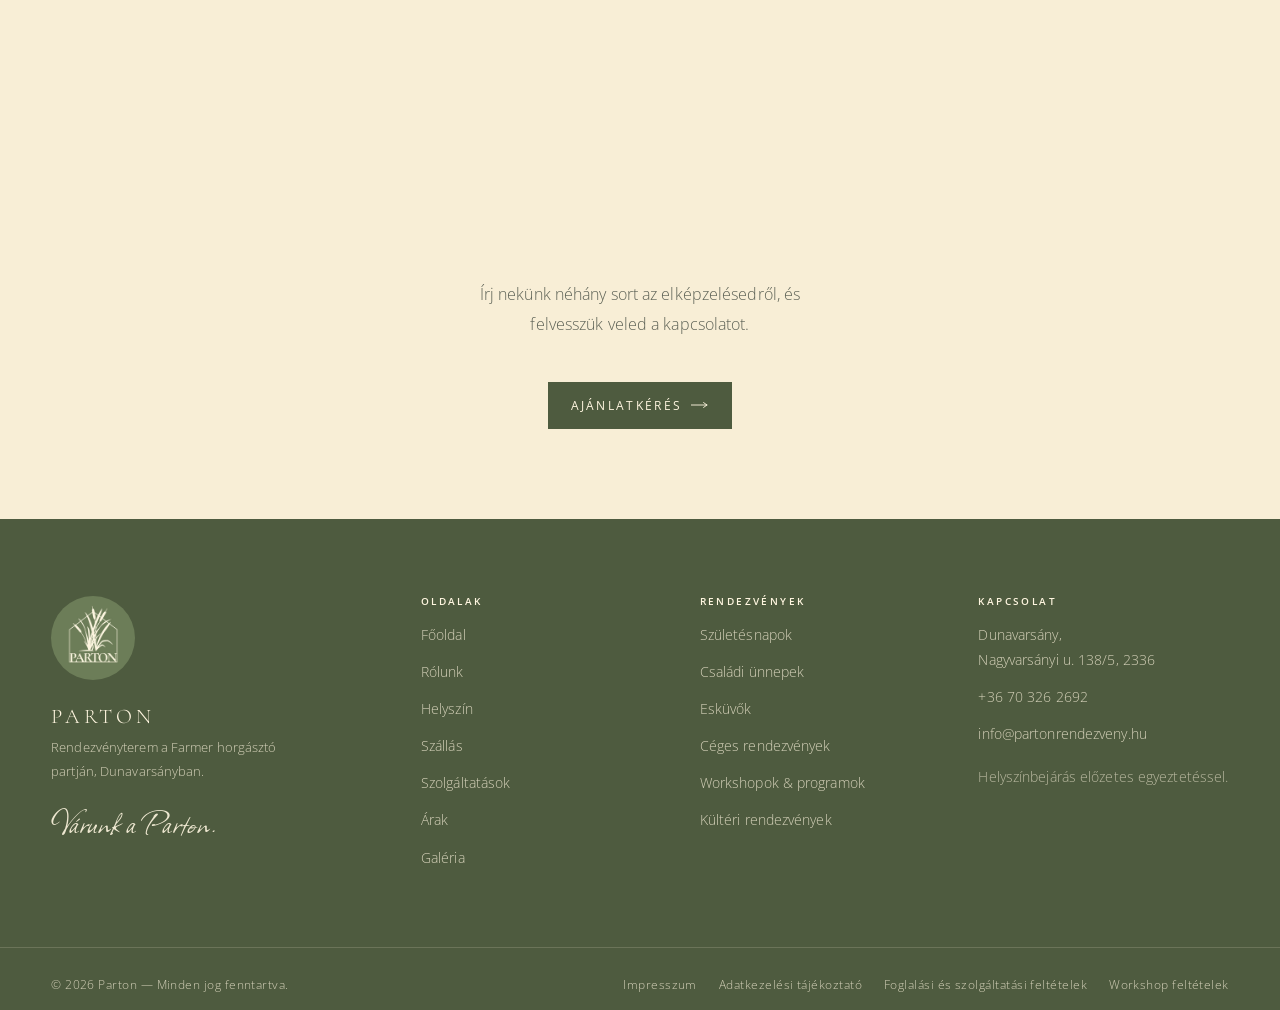
==== commit a801c1e0: "image switch" ====
--- a/index.html
+++ b/index.html
@@ -126,14 +126,14 @@
         </figure>
         <figure>
           <picture>
+            <source type="image/webp" srcset="assets/img/bemutato-3-600.webp 600w, assets/img/bemutato-3-900.webp 900w, assets/img/bemutato-3-1200.webp 1200w, assets/img/bemutato-3-1600.webp 1600w" sizes="(max-width: 560px) 46vw, (max-width: 900px) 31vw, 17vw">
+            <img src="assets/img/bemutato-3-900.jpg" alt="Asztaldísz üvegvázában, közeli felvétel." width="900" height="1350" loading="lazy">
+          </picture>
+        </figure>
+        <figure>
+          <picture>
             <source type="image/webp" srcset="assets/img/bemutato-2-600.webp 600w, assets/img/bemutato-2-900.webp 900w, assets/img/bemutato-2-1200.webp 1200w, assets/img/bemutato-2-1600.webp 1600w" sizes="(max-width: 560px) 46vw, (max-width: 900px) 31vw, 17vw">
             <img src="assets/img/bemutato-2-900.jpg" alt="Napfényes terem fa gerendákkal és fehér függönyökkel." width="900" height="1350" loading="lazy">
-          </picture>
-        </figure>
-        <figure>
-          <picture>
-            <source type="image/webp" srcset="assets/img/bemutato-3-600.webp 600w, assets/img/bemutato-3-900.webp 900w, assets/img/bemutato-3-1200.webp 1200w, assets/img/bemutato-3-1600.webp 1600w" sizes="(max-width: 560px) 46vw, (max-width: 900px) 31vw, 17vw">
-            <img src="assets/img/bemutato-3-900.jpg" alt="Asztaldísz üvegvázában, közeli felvétel." width="900" height="1350" loading="lazy">
           </picture>
         </figure>
       </div>
--- a/assets/css/style.css
+++ b/assets/css/style.css
@@ -1140,6 +1140,21 @@
 }
 .band--media-left .band__media{ order: -1; }
 
+/* Kép nélküli sáv: a szöveg két hasábban tölti ki a teljes szélességet
+   (cím balra, bekezdések jobbra), és a sáv csak a tartalma magasságát veszi
+   fel – így nem marad üres félhasáb a szöveg mellett, sem üres képernyő. */
+.band--text:not(.band--hero){ min-height: 0; }
+.band--text .band__inner{
+  grid-template-columns: minmax(0, .78fr) minmax(0, 1.22fr);
+  align-items: start;
+}
+.band--text .band__copy--head{ max-width: 24ch; }
+.band--text .band__copy--head .divider{ margin-bottom: 0; }
+@media (max-width: 900px){
+  .band--text .band__inner{ grid-template-columns: 1fr; }
+  .band--text .band__copy--head{ max-width: none; }
+}
+
 .band__copy{
   max-width: 52ch;
 }
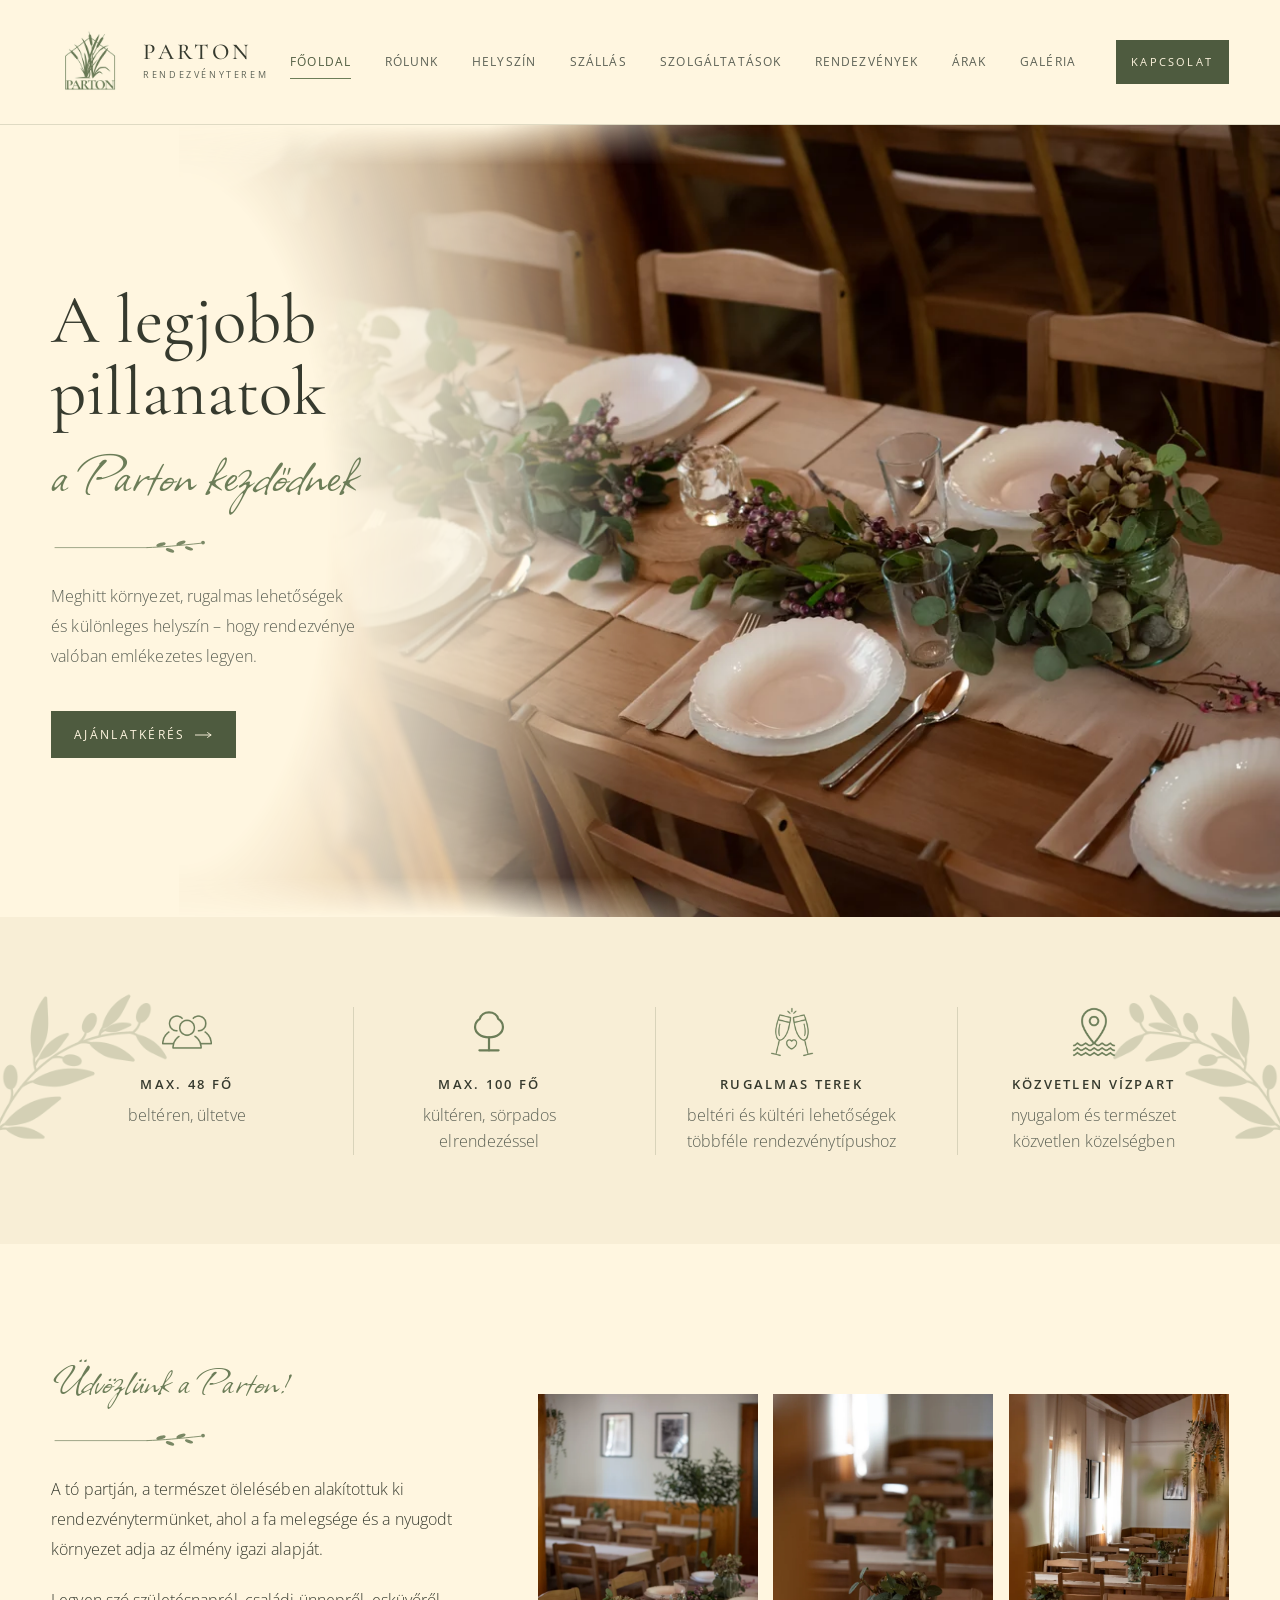
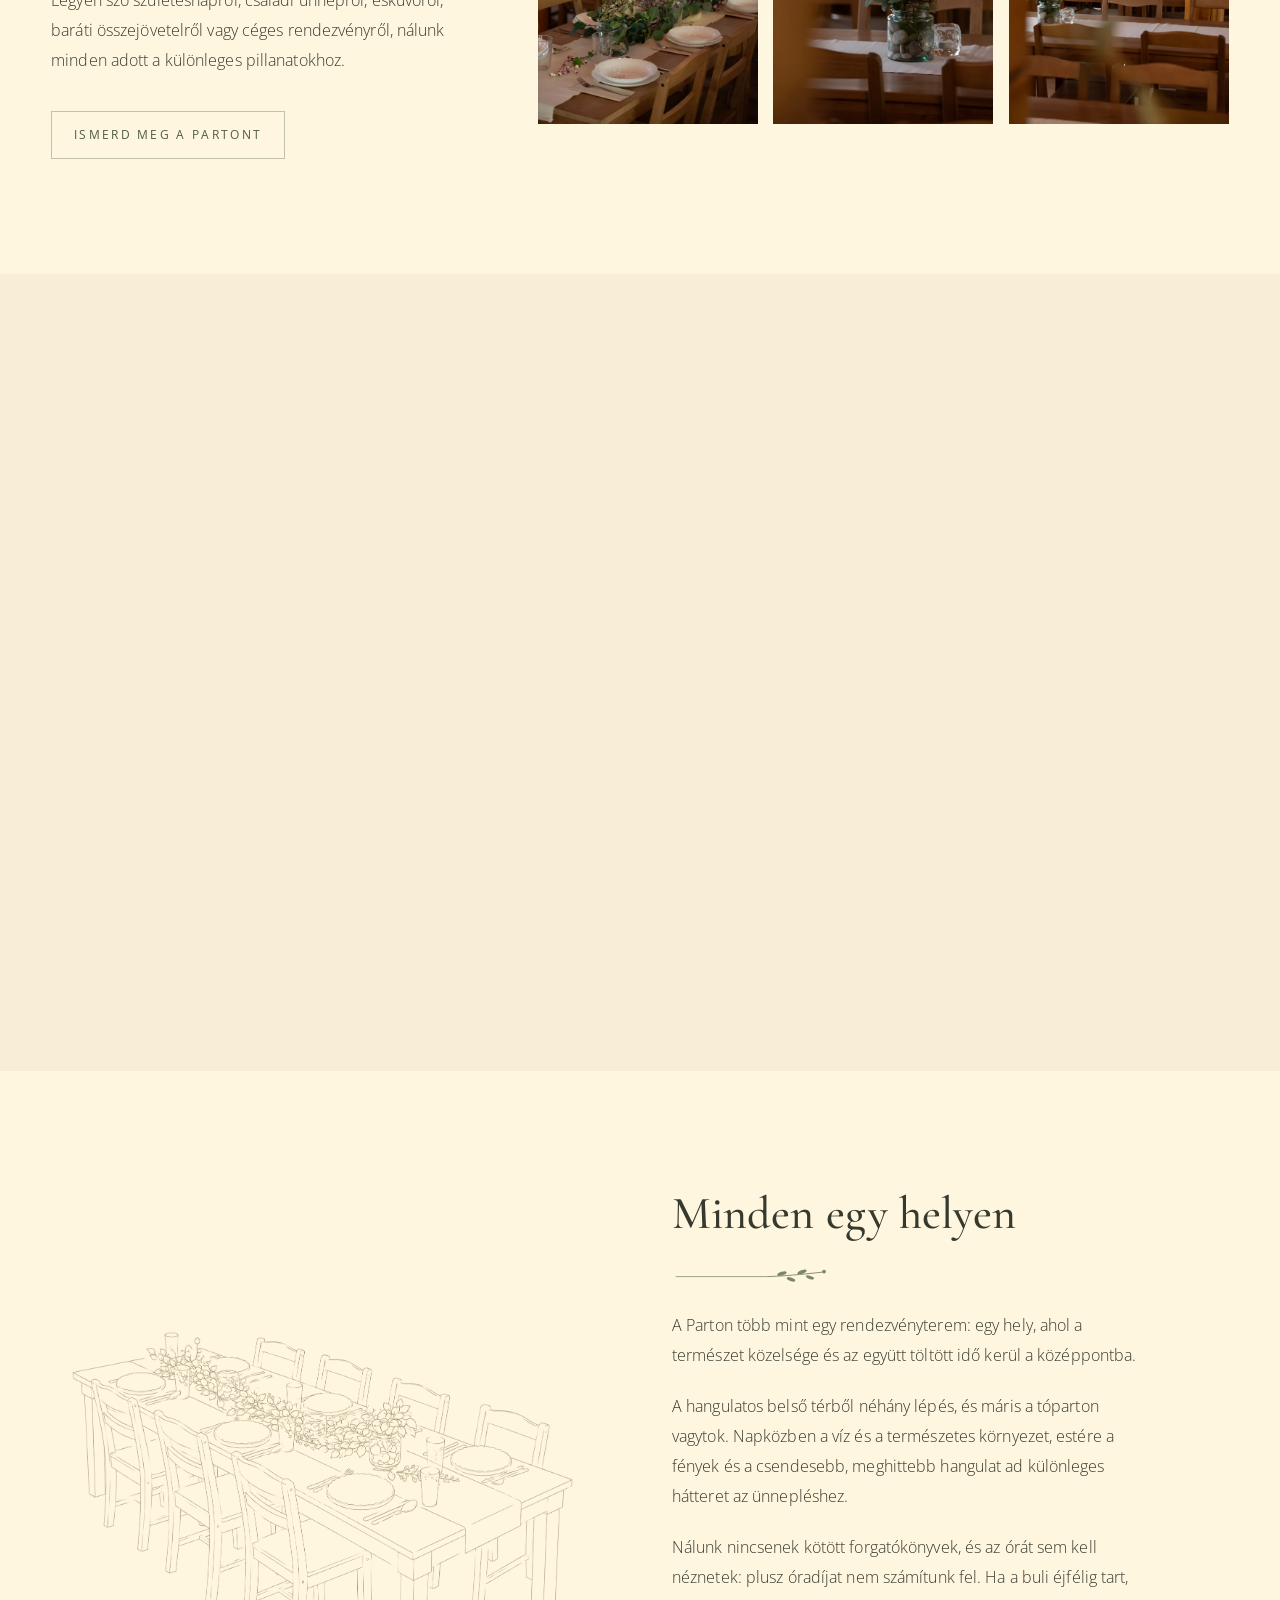
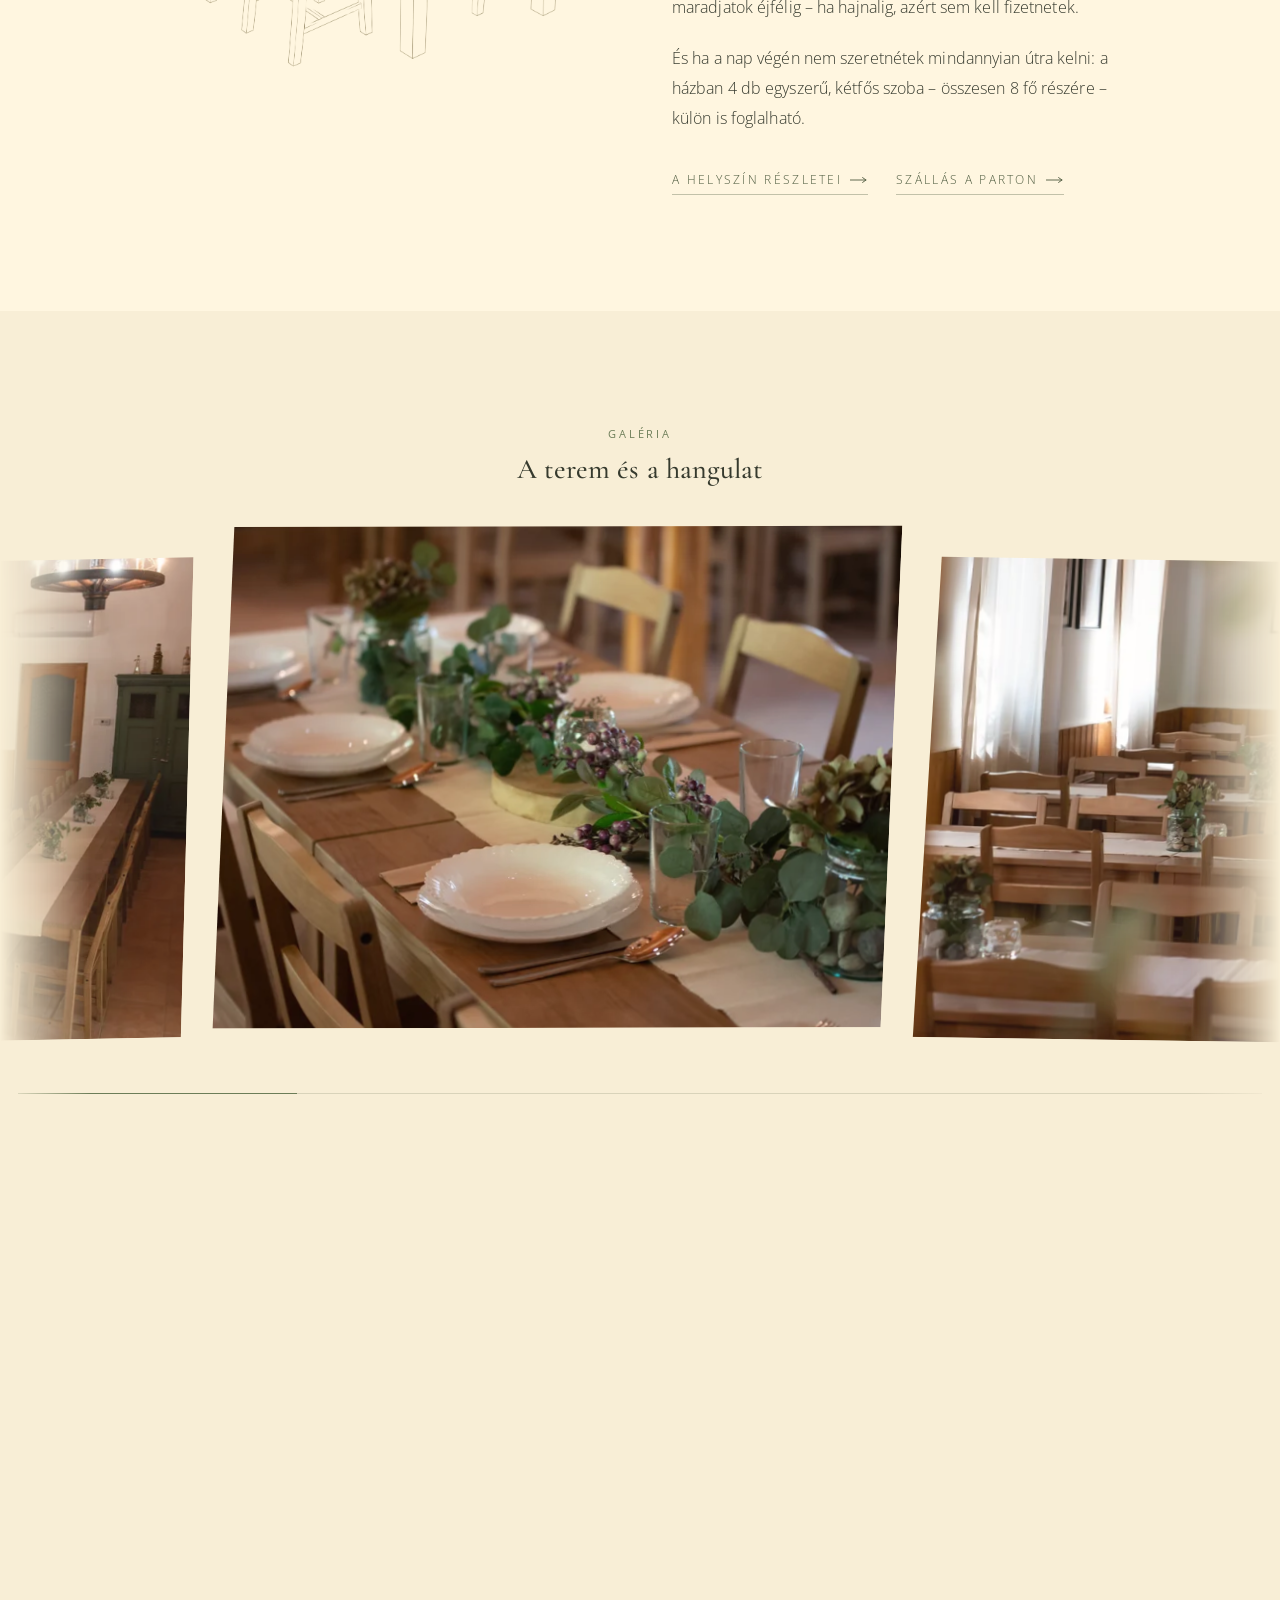
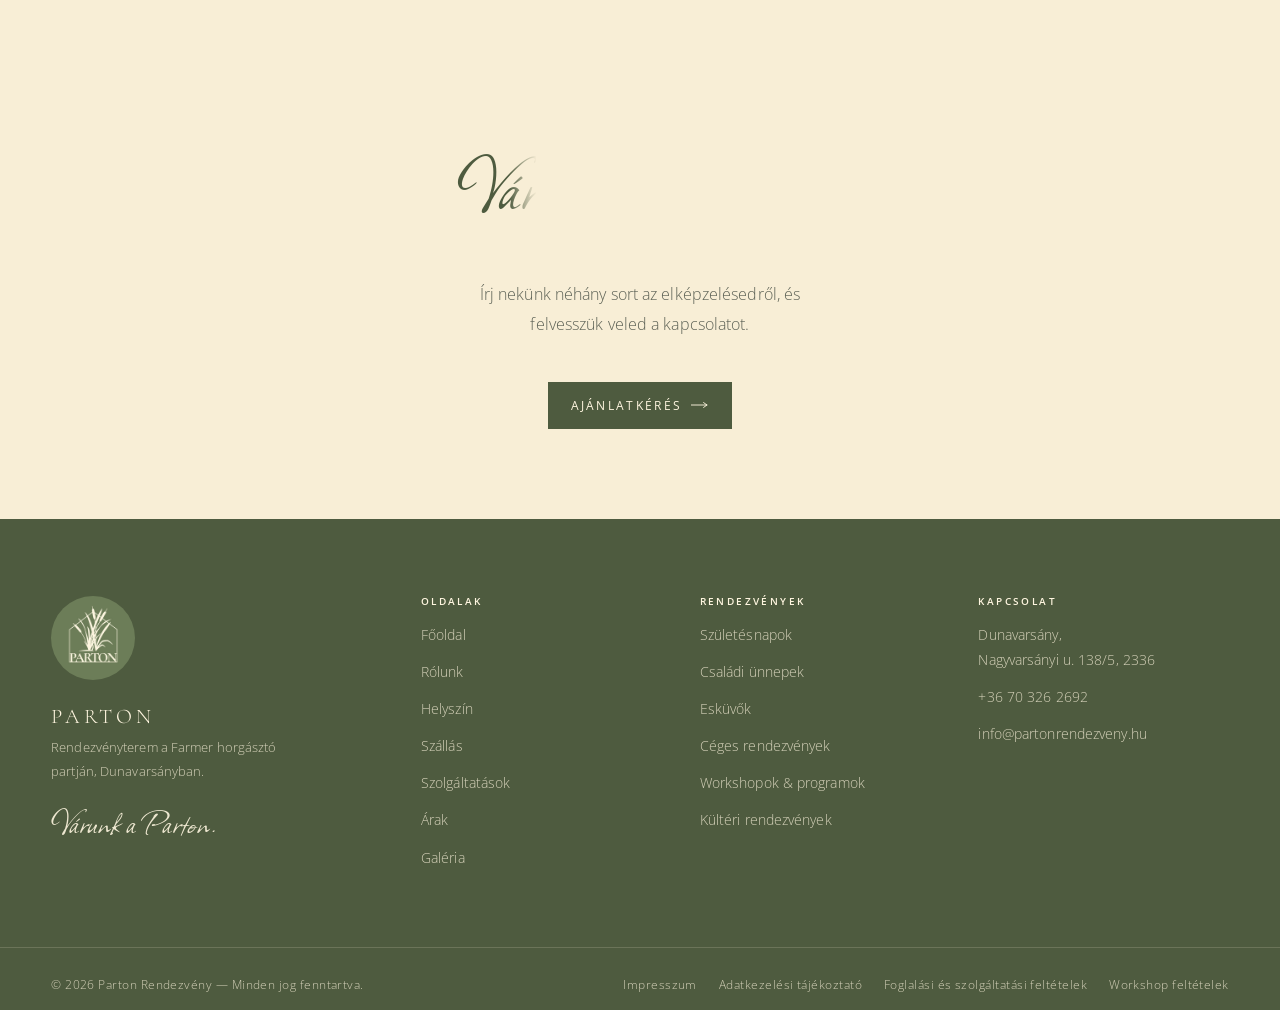
==== commit e742421b: "fixing text issues and playing" ====
--- a/index.html
+++ b/index.html
@@ -78,8 +78,13 @@
 
   <!-- Kiemelt tulajdonságok -->
   <section class="features" aria-label="A helyszín rövid bemutatása">
-    <img class="features__leaf features__leaf--l" src="assets/img/ornament-branch.png" alt="" width="500" height="500">
-    <img class="features__leaf features__leaf--r" src="assets/img/ornament-branch.png" alt="" width="500" height="500">
+    <!-- a külső elem "növekszik" ki, a belső kép ring finoman a szélben -->
+    <span class="features__leaf features__leaf--l">
+      <img class="features__leaf__img" src="assets/img/ornament-branch.png" alt="" width="500" height="500">
+    </span>
+    <span class="features__leaf features__leaf--r">
+      <img class="features__leaf__img" src="assets/img/ornament-branch.png" alt="" width="500" height="500">
+    </span>
     <div class="wrap">
       <div class="features__grid">
         <div class="feature reveal">
@@ -171,7 +176,7 @@
           <p class="card__text">Inspiráló környezet csapatoknak.</p>
         </a>
         <a class="card" href="rendezvenyek.html#workshopok">
-          <svg class="card__icon" viewBox="0 0 24 24" aria-hidden="true"><g fill="none" stroke="#6c7d58" stroke-width="1.05" stroke-linecap="round" stroke-linejoin="round" transform="rotate(-20 12 12)"><path d="M3.6 14.6C8 13.6 14 12.1 20.2 10.3"/><ellipse cx="8.6" cy="11.8" rx="2.9" ry="1.35" transform="rotate(-24 8.6 11.8)"/><ellipse cx="14.6" cy="10" rx="2.9" ry="1.35" transform="rotate(-24 14.6 10)"/><ellipse cx="11.6" cy="15.1" rx="2.9" ry="1.35" transform="rotate(24 11.6 15.1)"/><ellipse cx="17.4" cy="13.3" rx="2.7" ry="1.3" transform="rotate(24 17.4 13.3)"/></g></svg>
+          <svg class="card__icon" viewBox="0 0 24 24" aria-hidden="true"><g fill="none" stroke="#6c7d58" stroke-width=".75" stroke-linecap="round" stroke-linejoin="round"><path d="M11.9 21.8C11.3 17 11.7 10.5 12.45 5.2"/><path d="M0 0Q4.8-4 9.6 0Q4.8 4 0 0Z" transform="translate(11.5 18.6) rotate(-44)"/><path d="M0 0Q4.8-4 9.6 0Q4.8 4 0 0Z" transform="translate(11.5 18.6) rotate(-136)"/><path d="M0 0Q4.1-3.5 8.2 0Q4.1 3.5 0 0Z" transform="translate(11.95 12.6) rotate(-50)"/><path d="M0 0Q4.1-3.5 8.2 0Q4.1 3.5 0 0Z" transform="translate(11.95 12.6) rotate(-130)"/></g></svg>
           <h3 class="card__title">Workshopok &amp; programok</h3>
           <p class="card__text">Kreatív események egy különleges helyen.</p>
         </a>
@@ -316,13 +321,12 @@
         <li><a href="https://www.google.com/maps/place/data=!4m2!3m1!1s0x4741ee2c3bc4aee7:0xcd3d67a70ef72999" target="_blank" rel="noopener">Dunavarsány,<br>Nagyvarsányi u. 138/5, 2336</a></li>
         <li><a href="tel:+36703262692">+36 70 326 2692</a></li>
         <li><a href="mailto:info@partonrendezveny.hu">info@partonrendezveny.hu</a></li>
-        <li style="margin-top:6px;opacity:.8">Helyszínbejárás előzetes egyeztetéssel.</li>
       </ul>
     </div>
   </div>
 
   <div class="wrap footer__bottom">
-    <p style="margin:0">© 2026 Parton — Minden jog fenntartva.</p>
+    <p style="margin:0">© 2026 Parton Rendezvény — Minden jog fenntartva.</p>
     <div class="footer__legal">
       <a href="impresszum.html">Impresszum</a>
       <a href="adatkezeles.html">Adatkezelési tájékoztató</a>
--- a/assets/css/style.css
+++ b/assets/css/style.css
@@ -126,6 +126,18 @@
   color: var(--ink-soft);
   line-height: 1.8;
 }
+
+/* Záró gondolat a szövegtörzs végén: a címekkel egyező (Cormorant)
+   betűtípussal, kicsit nagyobb fokozatban – a talpas betű kisebb
+   x-magassága miatt a törzsmérettel apróbbnak tűnne. */
+.closer{
+  font-family: var(--display);
+  font-size: clamp(1.24rem, 1.7vw, 1.5rem);
+  font-weight: 500;
+  line-height: 1.35;
+  color: var(--ink);
+}
+.closer strong{ font-weight: 600; }   /* 700-as vágat nincs betöltve */
 
 .prose > * + h3{ margin-top: 2.2em; }
 .prose h3{
@@ -542,6 +554,8 @@
   position: absolute;
   top: 50%;
   width: clamp(130px, 15vw, 250px);
+  display: block;
+  line-height: 0;
   opacity: 0;
   pointer-events: none;
   user-select: none;
@@ -549,6 +563,42 @@
   clip-path: circle(0% at 6% 94%);
   transition: clip-path 1.9s var(--ease), opacity 1.2s var(--ease),
               transform 1.9s var(--ease);
+}
+
+/* Szellő: az ág a szára tövéből ring. A mozgás a belső képen van, hogy ne
+   ütközzön a külső elem kibontakozó transformjával. */
+@keyframes leafSway{
+  0%   { transform: rotate(0deg); }
+  20%  { transform: rotate(5deg) translate(.8%, -1.6%); }
+  40%  { transform: rotate(-3deg) translate(-.6%, 1%); }
+  60%  { transform: rotate(3.4deg) translate(.5%, -1.1%); }
+  80%  { transform: rotate(-1.6deg) translate(-.3%, .5%); }
+  100% { transform: rotate(0deg); }
+}
+.features__leaf__img{
+  display: block;
+  width: 100%;
+  height: auto;
+  /* a tövénél a pivot – ugyanott, ahonnan a növekedés indul */
+  transform-origin: 6% 94%;
+  will-change: transform;
+}
+.features.is-grown .features__leaf__img{
+  /* Nincs késleltetés: a lengés csak görgetés közben fut, és a delay is
+     csak akkor telne – így sokáig nem történt volna semmi. */
+  animation: leafSway 3.6s ease-in-out infinite;
+  /* alapból áll: csak görgetés közben mozdul (lásd .is-scrolling) */
+  animation-play-state: paused;
+}
+.features.is-grown .features__leaf--r .features__leaf__img{
+  /* a két ág ne egyszerre lengjen */
+  animation-duration: 4.6s;
+  animation-delay: -1.4s;   /* fázisban eltolva, de nem várakozva */
+}
+/* a "szelet" a görgetés csinálja: amíg van görgetés, fut az animáció,
+   megállásnál ott áll meg, ahol éppen tart */
+.is-scrolling .features.is-grown .features__leaf__img{
+  animation-play-state: running;
 }
 .features__leaf--l{
   left: -22px;
@@ -1026,15 +1076,28 @@
   gap: clamp(28px, 4vw, 64px);
   align-items: center;
   padding: clamp(32px, 4.5vw, 64px);
-  background: var(--paper);
-  border: 1px solid var(--line);
-}
+  /* Ez a lap legfontosabb eleme, ezért a zöld sávokkal egy nyelvet beszél:
+     zöld alap, krém tipográfia. A .price csak az Árak oldalon szerepel, így
+     nem kell hozzá modifier. */
+  background: var(--green-dark);
+  border: 0;
+}
+/* Krém tipográfia a zöld alapon. A pontos árnyalatok ugyanazok, mint a
+   .band--green blokkban, hogy a két zöld felület egyformán viselkedjen.
+   (Az árat és a mértékegységét lentebb, a saját szabályában színezzük: ott
+   ugyanez a specificitás, viszont az áll később a fájlban.) */
+.price h2{ color: var(--cream); }
+.price__intro{
+  max-width: 44ch;
+  color: rgba(255, 246, 224, .86);
+}
+.price .kicker{ color: rgba(255, 246, 224, .78); }
 .price__amount{
   font-family: var(--display);
   font-size: clamp(2.2rem, 4.4vw, 3.4rem);
   font-weight: 400;
   line-height: 1;
-  color: var(--green-dark);
+  color: var(--cream);
   margin: 0 0 .35em;
 }
 .price__amount small{
@@ -1045,7 +1108,7 @@
   font-weight: 400;
   letter-spacing: .2em;
   text-transform: uppercase;
-  color: var(--ink-soft);
+  color: rgba(255, 246, 224, .72);
 }
 .price__list{
   list-style: none;
@@ -1059,14 +1122,14 @@
   align-items: baseline;
   gap: 12px;
   font-size: .88rem;
-  color: var(--ink-soft);
+  color: rgba(255, 246, 224, .86);
 }
 .price__list li::before{
   content: "";
   flex: none;
   width: 5px; height: 5px;
   margin-top: .55em;
-  border: 1px solid var(--green);
+  border: 1px solid rgba(255, 246, 224, .6);
   border-radius: 50%;
 }
 @media (max-width: 820px){ .price{ grid-template-columns: 1fr; } }
@@ -1144,15 +1207,28 @@
    (cím balra, bekezdések jobbra), és a sáv csak a tartalma magasságát veszi
    fel – így nem marad üres félhasáb a szöveg mellett, sem üres képernyő. */
 .band--text:not(.band--hero){ min-height: 0; }
+/* Ugyanaz az oszloposztás, mint a fölötte lévő nyitósávban
+   (.band--hero--media-big): azonos .wrap és azonos gap mellett így a jobb
+   hasáb szövege pontosan ott kezdődik, ahol a fölötte lévő kép bal széle. */
 .band--text .band__inner{
-  grid-template-columns: minmax(0, .78fr) minmax(0, 1.22fr);
+  grid-template-columns: minmax(0, .82fr) minmax(0, 1.18fr);
   align-items: start;
 }
-.band--text .band__copy--head{ max-width: 24ch; }
+.band--text .band__copy--head{
+  max-width: 24ch;
+  /* A cím ne tapadjon a sáv bal szélére, hanem beljebb, a sáv belseje felé
+     kezdődjön – így kevésbé esik szét a nagy zöld felület. Margóval, nem
+     paddinggal: a border-box miatt a padding a 24ch-es sorhosszt szűkítené. */
+  margin-inline-start: clamp(16px, 3.2vw, 64px);
+}
 .band--text .band__copy--head .divider{ margin-bottom: 0; }
 @media (max-width: 900px){
   .band--text .band__inner{ grid-template-columns: 1fr; }
-  .band--text .band__copy--head{ max-width: none; }
+  .band--text .band__copy--head{
+    max-width: none;
+    /* egymás alatt a behúzás zavaró lenne */
+    margin-inline-start: 0;
+  }
 }
 
 .band__copy{
@@ -1235,11 +1311,107 @@
    marad a kép alatt a következő szakasz előtt */
 .band--hero--compact{ padding-block: var(--band-pad) clamp(28px, 3vw, 44px); }
 .band--hero--compact .band__inner{ min-height: 0; }
-/* nagyobb kép a nyitósávban: fele-fele osztás */
-.band--hero--media-big .band__inner{
-  grid-template-columns: minmax(0, 1fr) minmax(0, 1fr);
-}
-.band--hero--media-big .band__media img{ height: clamp(320px, 26vw, 500px); }
+/* Nagyobb nyitókép (Rólunk, Helyszín, Szállás, Rendezvények): szélesebb
+   képoszlop, és a fotó a viewport jobb széléig kifut. A .band--hero-vel együtt
+   írjuk, mert a lentebbi .band--hero .band__inner szabályt is felül kell
+   írnia. */
+.band--hero.band--hero--media-big .band__inner{
+  grid-template-columns: minmax(0, .82fr) minmax(0, 1.18fr);
+}
+.band--hero--media-big .band__media{
+  margin-right: calc(-1 * max(0px, (100vw - var(--wrap)) / 2));
+}
+/* A keret arányát FIXEN mi adjuk meg, nem a fotó hozza magával: így minden
+   nyitókép ugyanolyan méretű és ugyanott áll, függetlenül attól, hogy az
+   eredeti 3:2 (Rólunk, Helyszín) vagy 4:3 (Szállás). A magasságot tehát
+   csak az oszlopszélesség szabja meg. Ezért cover: a 4:3-as fotóból felül-
+   alul vágunk annyit, hogy a 3:2-es keretet kitöltse.
+   A kép alulra igazodik (.band--hero .band__media align-self: end), és a
+   negatív alsó margó miatt pontosan --band-overhang mértékben csúszik bele a
+   következő zöld sávba. */
+.band--hero--media-big .band__media img{
+  width: 100%;
+  height: auto;
+  aspect-ratio: 3 / 2;
+  object-fit: cover;
+}
+/* Rendezvények: az eredeti fotó álló (2:3), itt fix 3:2-es kivágásban
+   mutatjuk. A kivágás nem középen áll, hanem harmadával feljebb toljuk, így a
+   két megterített asztal és a székek kerülnek a képbe, nem a fotó felső
+   harmadát kitöltő üres mennyezet és fal.
+
+   A méretezés a fenti --media-big szabályból jön, itt csak a kivágás helyét
+   toljuk el. */
+.band--hero .band__media--crop img{ object-position: center 83%; }
+/* Szállás: az eredeti 4:3, a 3:2-es keret tehát 100px-t vág a 900-ból –
+   pont annyit, amennyit a fakazettás mennyezet elfoglal a kép tetején. Ezért
+   nem középre, hanem ALULRA igazítjuk a kivágást: a mennyezet így teljesen
+   kimarad, és az ágyak alja is beljebb kerül a képbe. */
+.band--hero .band__media--crop-bottom img{ object-position: center bottom; }
+
+/* Zöld nyitósáv (Szolgáltatások, Árak). Ezen a két oldalon a nyitókép melletti
+   nagy krém felület túl bézses és üres volt, a meleg tónusú fotó pedig a krém
+   alapon még melegebbnek látszott. Ezért itt maga a sáv zöld: hideg alap fogja
+   körbe a fotót, a tipográfia krémre fordul. A fejléc krém marad – nem a
+   hajszálvonal, hanem a színváltás választja el a sávtól.
+   A --media-big-gel együtt használjuk: a nagy, jobbra kifutó fotó tölti ki azt
+   a helyet, ami eddig üresen állt. */
+.band--hero.band--hero--green{ background: var(--green-dark); }
+.band--hero--green .band__copy,
+.band--hero--green .band__copy p{ color: rgba(255, 246, 224, .88); }
+.band--hero--green .band__copy h1{ color: var(--cream); }
+.band--hero--green .band__copy .lede{ color: rgba(255, 246, 224, .9); }
+.band--hero--green .kicker{ color: rgba(255, 246, 224, .72); }
+
+/* Kapcsolat nyitósáv. Négy dolgot kezel:
+   1) A nyitó nézetben a két gombnak is látszania kell, ezért itt szorosabb a
+      szöveg vertikális ritmusa (kb. 55px-t nyerünk vissza). A gombok helyét
+      csak a szövegoszlop saját magassága szabja meg, mert a .band__copy
+      felülre igazított – a kép magassága tehát nem tolja lejjebb őket.
+   2) A kép felső éle a szöveggel egy vonalban indul: a margin-top ugyanaz az
+      érték, mint a .band__copy padding-top-ja.
+   3) A kép kitölti a képoszlopot és a viewport jobb széléig kifut – eddig egy
+      keskeny álló fotó állt jobbra tolva, és nagy üres krém felület maradt a
+      szöveg és a kép között.
+   4) A kép egészben belefér a nyitó nézetbe – a magasságát lentebb a
+      viewportból számoljuk. */
+/* Egy változóban tartjuk a felső belső teret, mert két helyen kell
+   pontosan ugyanaz: a szöveg padding-top-ja és a kép margin-top-ja – ezen
+   áll a két elem felső élének az igazítása. */
+.band--hero--contact{ --contact-top: clamp(16px, 2vw, 32px); }
+/* A .band--hero-vel együtt írjuk: a .band--hero .band__copy szabály
+   lentebb áll a fájlban, ugyanezzel a specificitással. */
+.band--hero.band--hero--contact .band__copy{
+  padding-top: var(--contact-top);
+  padding-bottom: clamp(16px, 2vw, 28px);
+}
+.band--hero--contact .contact__list{ gap: 18px; }
+.band--hero--contact .band__copy .contact__list{
+  margin-top: clamp(14px, 1.8vw, 24px);
+  margin-bottom: clamp(16px, 1.8vw, 24px);
+}
+.band--hero--contact .band__media{
+  align-self: start;
+  margin-top: var(--contact-top);
+  margin-bottom: 0;
+  margin-right: calc(-1 * max(0px, (100vw - var(--wrap)) / 2));
+}
+/* A kép egészben beleér a nyitó nézetbe: a magasságát a viewportból
+   számoljuk, nem az arányából. Levonjuk a fejlécet (.header__inner
+   min-height 124px + 1px hajszálvonal), a sáv felső belső terét és a kép
+   saját felső margóját, végül hagyunk egy kis levegőt a hajtás előtt.
+   A 46vw felső korlát a nagyon magas ablakokban tartja kordában a méretet,
+   a 320px alsó korlát pedig a nagyon alacsonyakban akadályozza meg, hogy
+   fekvő csíkká lapuljon. Szélességben a képoszlopot kitölti, a 3:4-es
+   eredetiből tehát a cover vág – a csokor középen van, benne marad. */
+.band--hero--contact .band__media img{
+  width: 100%;
+  height: max(320px, min(
+    calc(100svh - 125px - var(--band-pad) - var(--contact-top) - 28px),
+    46vw));
+  aspect-ratio: auto;
+  object-fit: cover;
+}
 
 /* Nyitósáv kép nélkül (Kapcsolat): a szöveg egyetlen hasábban áll. A
    kétoszlopos rács helyett egy oszlop, de a szöveg nem fut ki a sáv teljes
@@ -1294,6 +1466,11 @@
   margin-bottom: 22px;
   object-fit: contain;
 }
+/* Az ikon és a rendezvény neve egy .band__head-ben ül, hogy telefonon egy
+   sorba kerülhessenek. Asztali nézetben viszont maradjon minden úgy, ahogy
+   volt: a cím ott a .prose > * + h2 szabálytól kapta a nagy felső margót,
+   ami a beágyazás után már nem illeszkedik rá, ezért itt pótoljuk. */
+.band__head .h-block{ margin-top: 2.6em; }
 .band--green img.band__icon{ filter: brightness(0) invert(1); opacity: .9; }
 .band--green svg.band__icon g{ stroke: var(--cream); }
 
@@ -1328,6 +1505,12 @@
   }
   .band__inner,
   .band--hero .band__inner{ grid-template-columns: 1fr; gap: clamp(26px, 6vw, 36px); }
+  /* A fenti sor csak két class-os, a .band--hero.band--hero--media-big
+     .band__inner viszont három – és a media query nem ad specificitást.
+     Ezért itt ugyanazzal a három class-szal kell egy hasábra bontani,
+     különben telefonon is kéthasábos marad a nyitósáv: a szöveg pár szó
+     széles csíkba szorul, a kép meg a fél oszlopra zsugorodik. */
+  .band--hero.band--hero--media-big .band__inner{ grid-template-columns: 1fr; }
   .band--media-left .band__media{ order: 0; }
   .band__copy{ max-width: none; }
   .band--hero .band__inner{ min-height: 0; }
@@ -1338,10 +1521,32 @@
     width: 100%;
     aspect-ratio: 4 / 3;
   }
+  .band--hero--media-big .band__media{ margin-right: 0; }
+  /* Telefonon nem kell külön arány: a nyitóképek is a fenti 4:3-as keretet
+     kapják, mint a többi sáv képe – ez a teljes szövegszélességben jóval
+     nagyobb kép, mint a korábbi 3:2-es csík. A vágást a cover végzi, a
+     --crop és a --crop-bottom object-position-je érvényben marad. */
   .band--hero .band__copy{ padding-bottom: clamp(26px, 6vw, 36px); }
+  /* a Kapcsolat szűkebb alsó belső tere csak a kéthasábos nézetben kell –
+     a fenti sort a három class-os szabálya különben itt is felülírná */
+  .band--hero.band--hero--contact .band__copy{ padding-bottom: clamp(26px, 6vw, 36px); }
   /* telefonon sem lóg bele a nyitókép a zöld sávba */
   .band--hero .band__media{ margin-bottom: 0; }
   .band--hero .band__media--top{ margin-top: 0; }
+  /* Telefonon az ikon a rendezvény neve MELLÉ kerül, nem fölé. Így elmarad
+     az ikon alatti margó és a cím 2.6em-es felső margója is – korábban
+     ketten együtt kb. 85px üres helyet hagytak az ikon és a cím között. */
+  .band__head{
+    display: flex;
+    align-items: center;
+    gap: clamp(12px, 3vw, 16px);
+  }
+  .band__head .band__icon{
+    flex: none;
+    width: 38px; height: 38px;
+    margin-bottom: 0;
+  }
+  .band__head .h-block{ margin-top: 0; }
   .band__media img{ height: auto; min-height: 0; aspect-ratio: 4 / 3; }
   /* az álló nyitókép telefonon is a saját arányát tartja, különben széles
      üres sávok maradnának mellette */
@@ -1376,15 +1581,30 @@
 .callout__script{
   font-family: var(--script);
   font-size: clamp(2.6rem, 6.5vw, 5.6rem);
-  /* A maszk az elem határoló dobozához van vágva, ezért a sormárető legyen
-     nagyobb, mint a betűk tényleges magassága – különben az Allison hosszú
-     alsó szárai (g, j, p) kilógnak a maszkból és letörődnek. */
   line-height: 1.5;
   padding-block: .08em .2em;
-  /* az 1.5-es sorméret kell a maszknak (különben letöri az alsó szárakat),
-     de a felül keletkező felesleget negatív marginóval vissza is vesszük */
   margin: -.2em 0 .16em;
   color: var(--green-dark);
+}
+/* A kézírást a JS sorokra bontja, és minden sor külön maszkot kap: így a
+   második sor csak akkor kezd el megjelenni, amikor az első már le van írva
+   – ahogy az ember olvas. JS nélkül nincsenek sorok, és a szöveg maszk
+   nélkül, egyszerűen látszik. */
+.callout__line{
+  display: block;
+  /* csak a szöveg szélességét kapja meg, így a középre zárt sorok előtti
+     üres helyen nem "vesztegeti" az idejét a toll */
+  width: fit-content;
+  max-width: 100%;
+  margin-inline: auto;
+  /* A maszk a padding-boxra van vágva, ezért kell egy kis ráhagyás –
+     különben az Allison hosszú alsó szárai (g, j, p) letörődnek. A negatív
+     margó ugyanennyit visszavesz, így a sortávolság nem változik. */
+  padding-block: .24em;
+  margin-block: -.24em;
+  /* oldalt is kell egy hajszál ráhagyás: a dőlt kézírás betűi kilóghatnak
+     a sor dobozából, és a maszk ott már nem festene */
+  padding-inline: .18em;
   /* a JS balról jobbra "megírja" — alapból teljesen látszik */
   -webkit-mask-image: linear-gradient(90deg, #000 var(--pen, 110%),
                                        rgba(0,0,0,0) calc(var(--pen, 110%) + 7%));
@@ -1960,6 +2180,18 @@
   .callout{ padding-block: clamp(56px, 14vw, 96px); }
   .price{ padding: clamp(26px, 6vw, 40px); }
   .hscroll__head{ padding-inline: var(--gutter); }
+
+  /* Telefonon a kézírás több sorba tördelődik – ott a nagy sortávolság
+     széteső, ezért szorosabb. (A maszk ráhagyása a .callout__line
+     paddingjában van, nem a sorméretben, így ez nem tör le semmit.) */
+  .callout__script{
+    line-height: 1.22;
+    margin-block: 0 .16em;
+  }
+  .callout__line{
+    padding-block: .3em;
+    margin-block: -.3em;
+  }
 }
 
 /* Lábléc telefonon: rövidebb, ne legyen egy teljes oldal. */
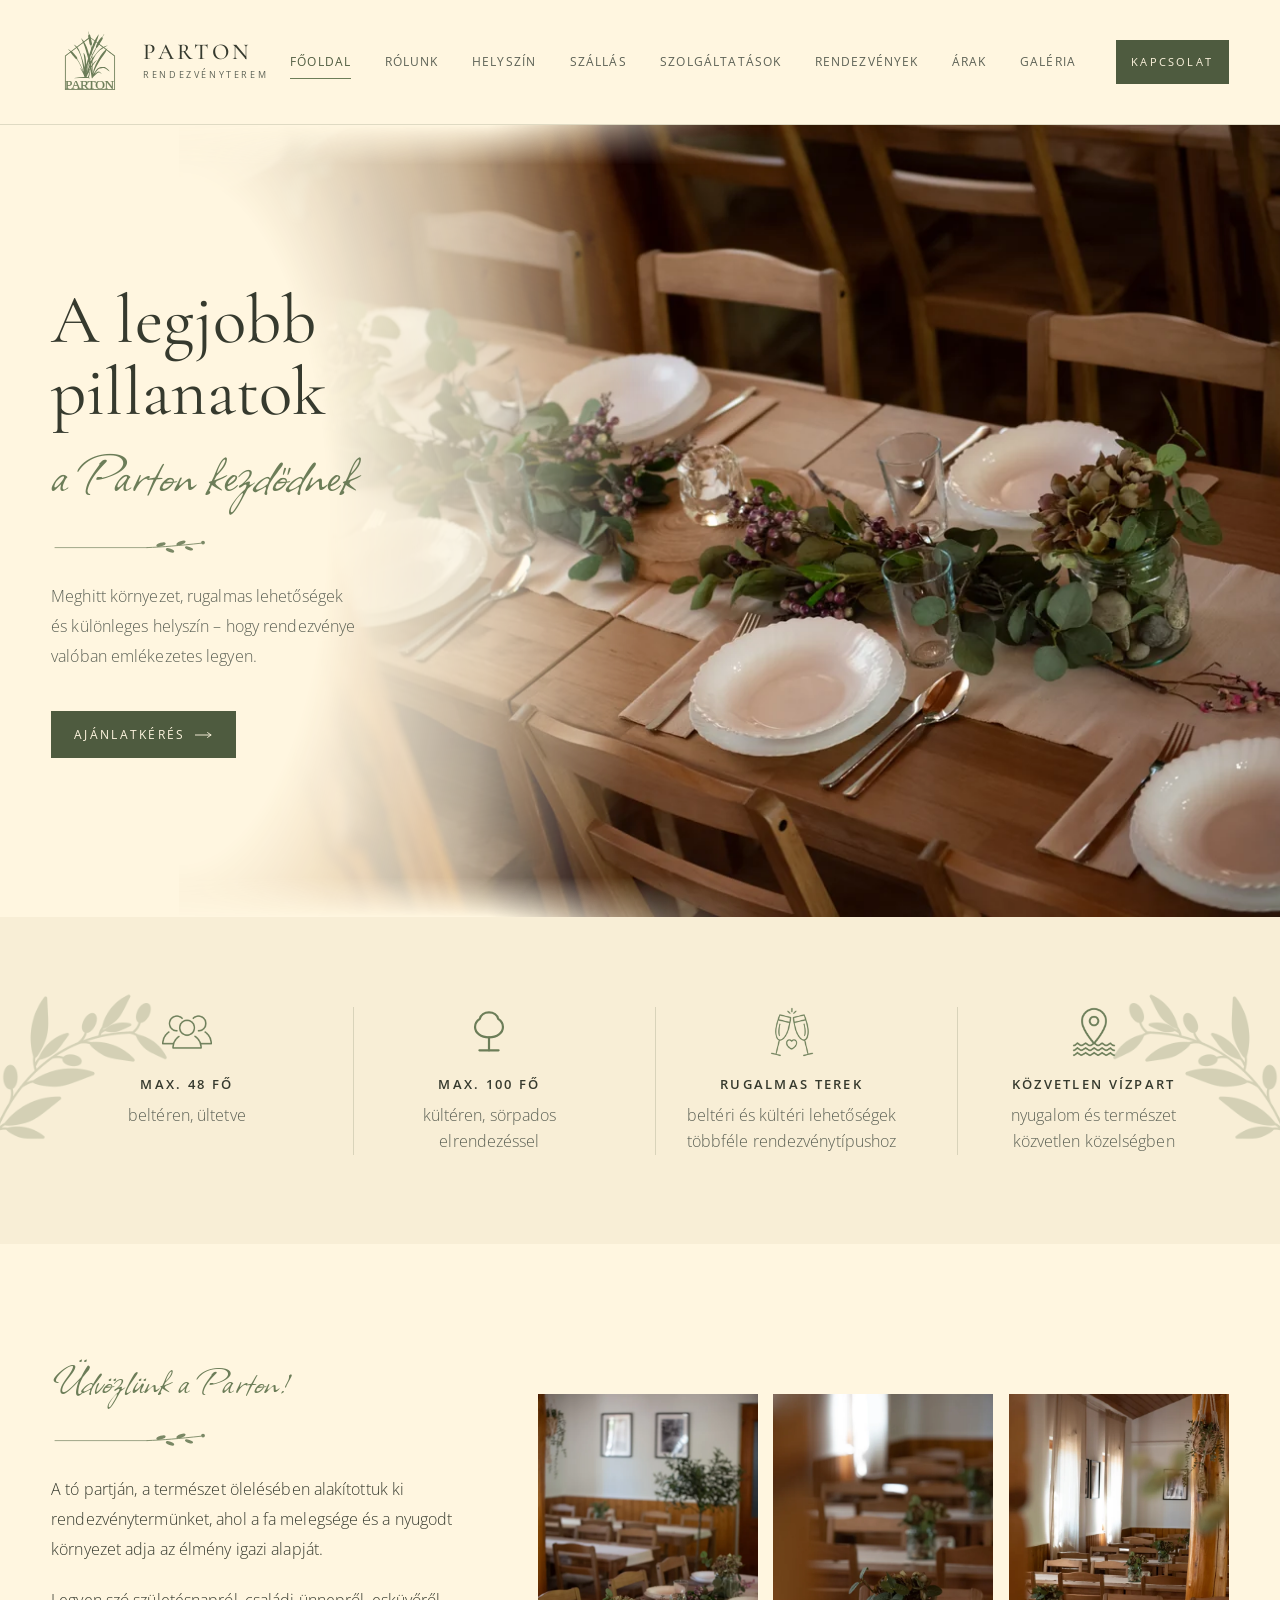
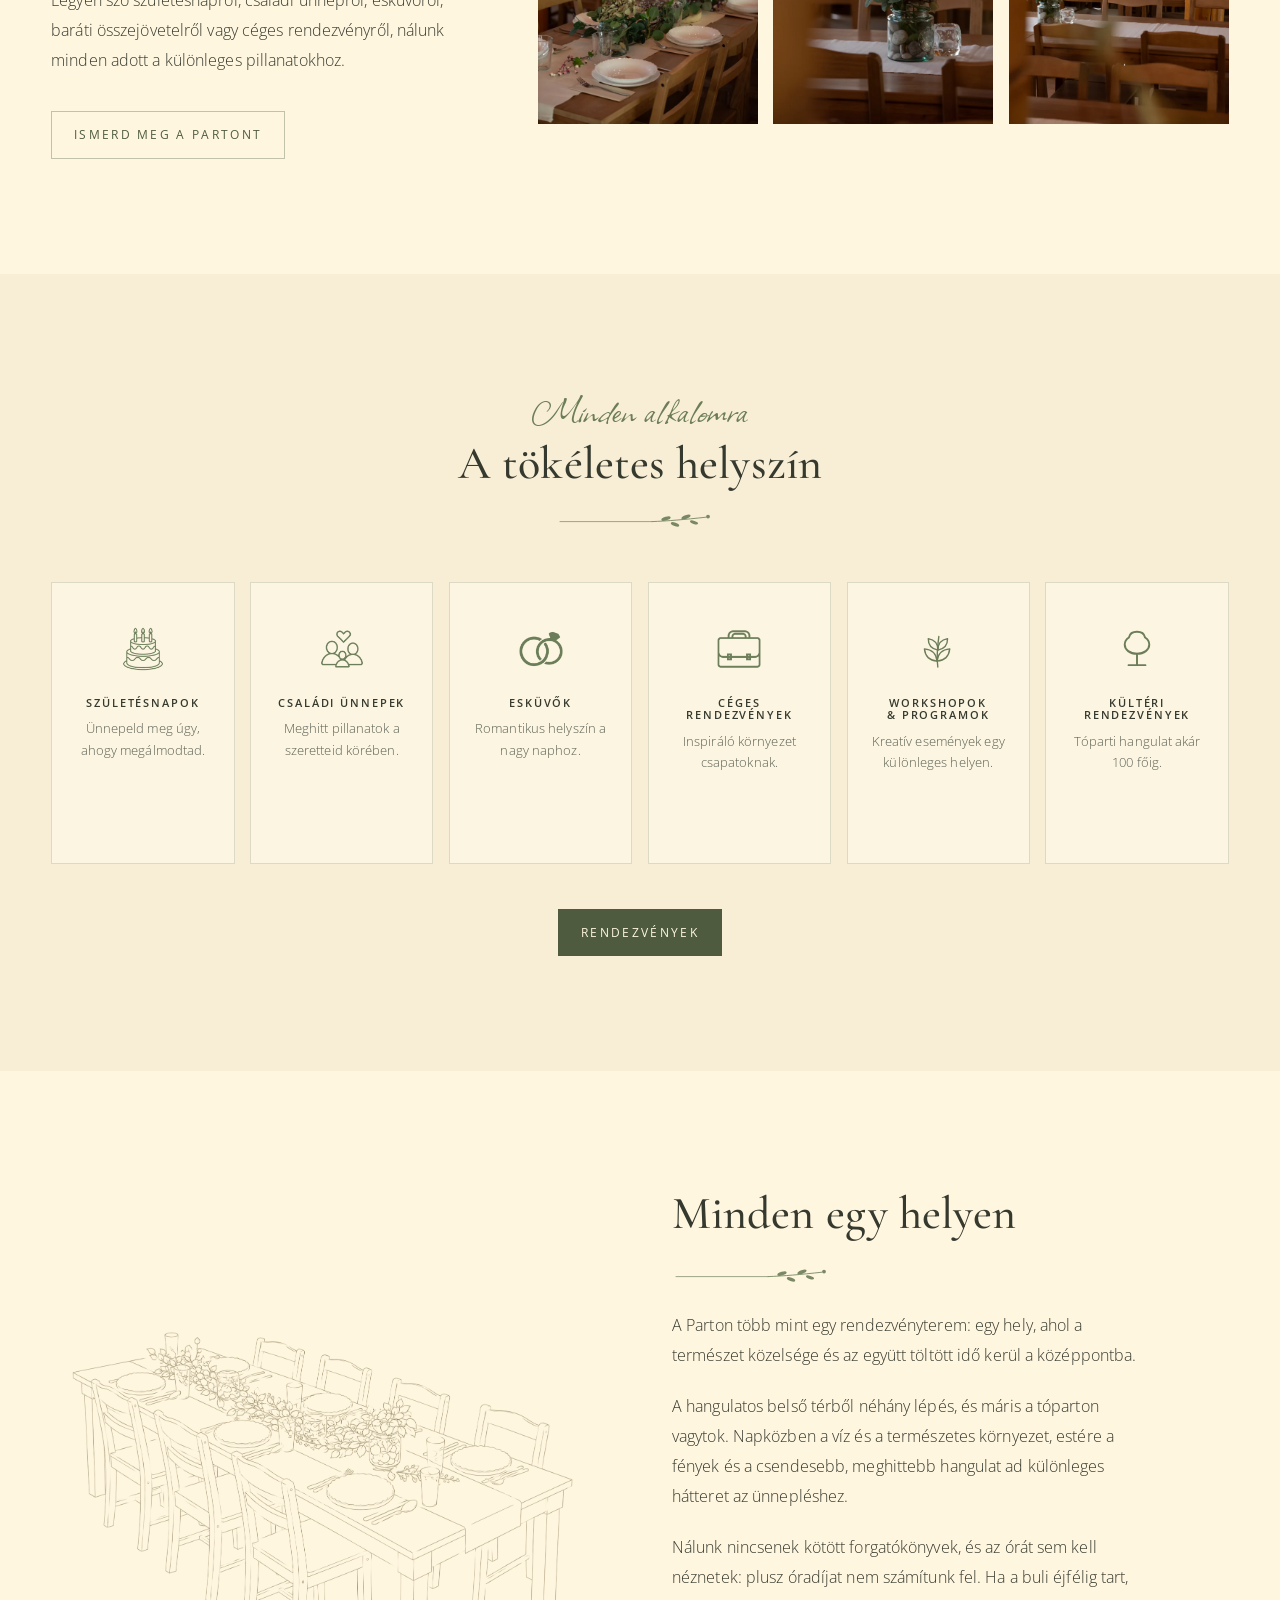
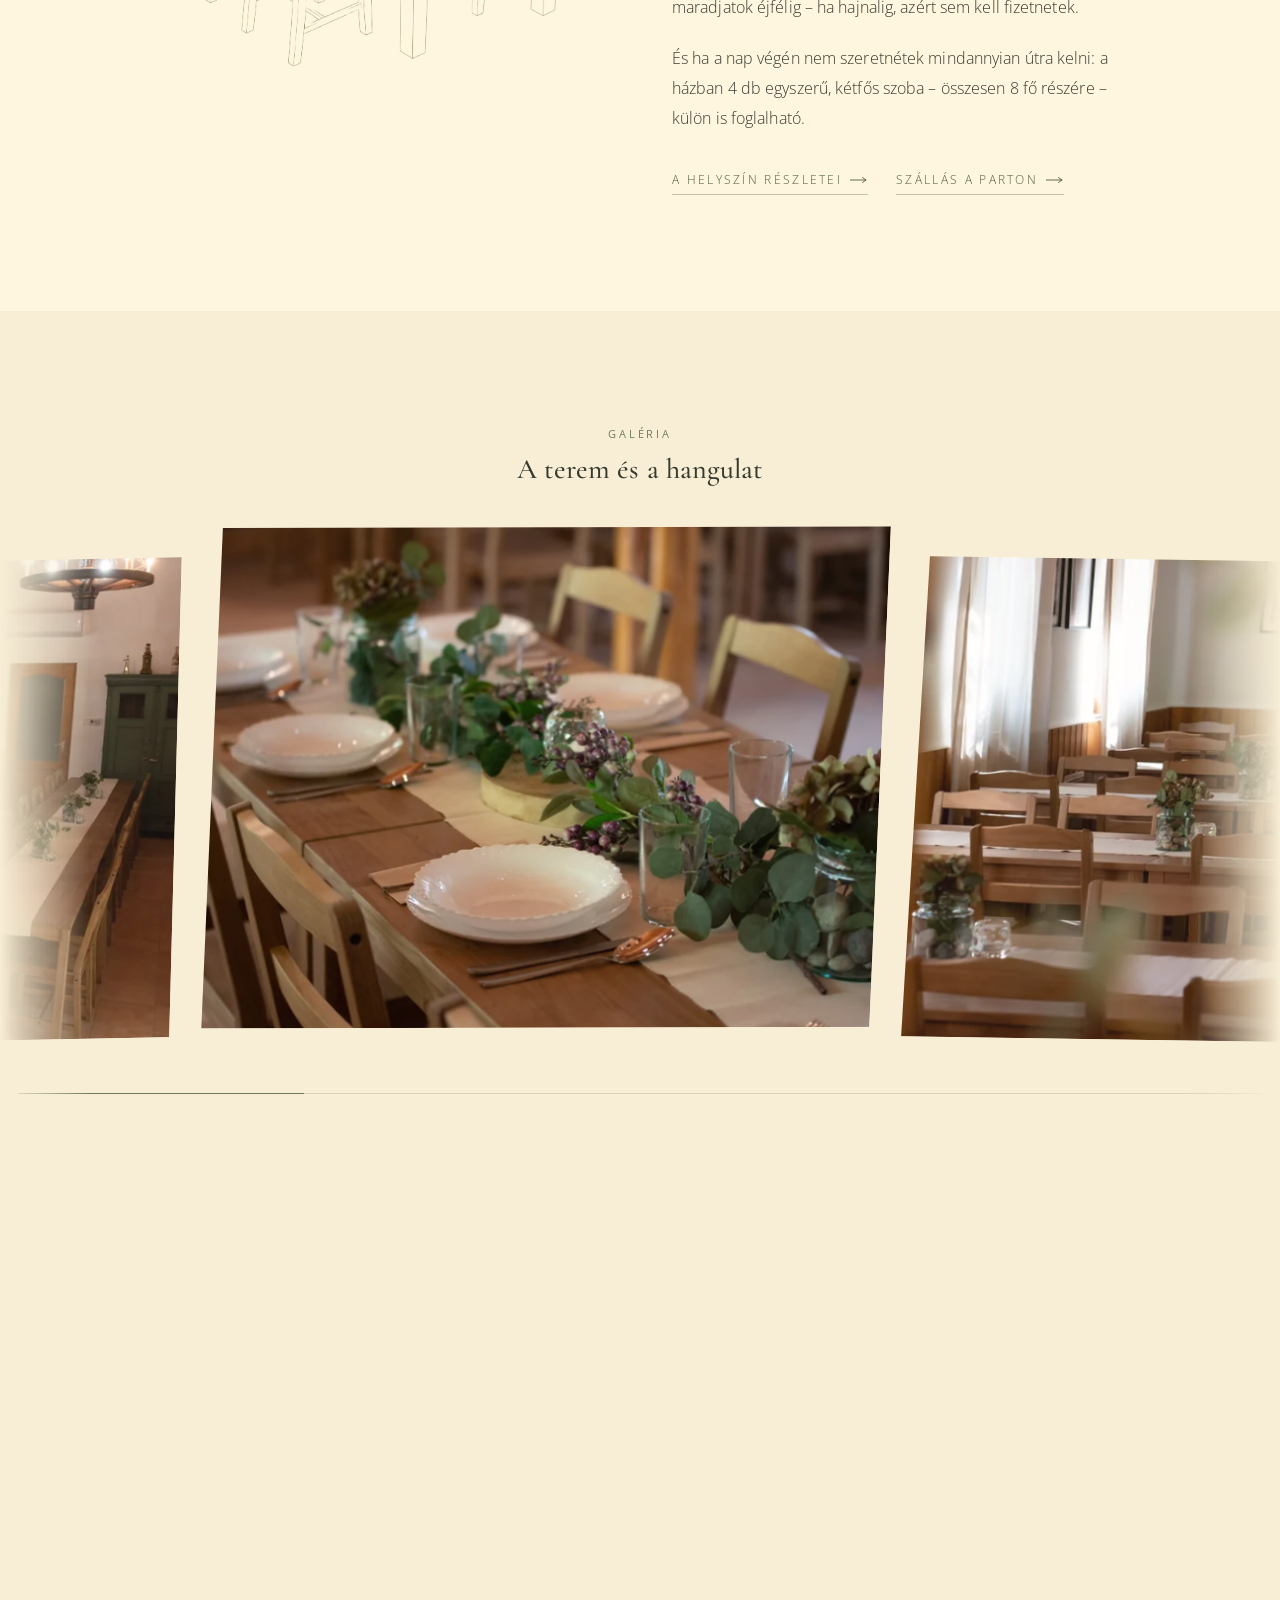
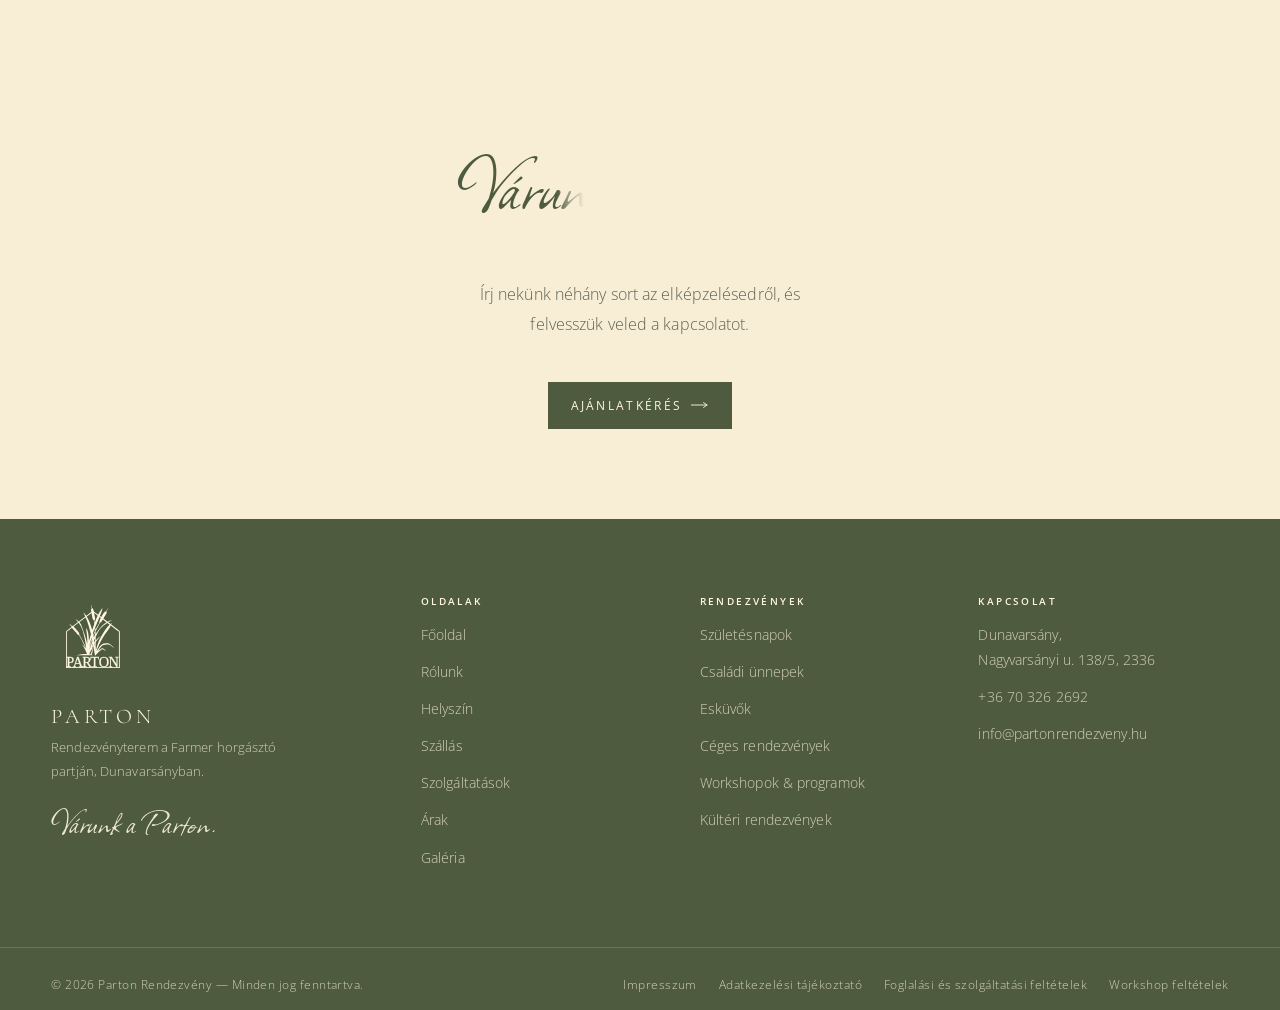
==== commit 641b4131: "anya javitasok, uj logo" ====
--- a/index.html
+++ b/index.html
@@ -27,7 +27,7 @@
 <header class="header">
   <div class="wrap header__inner">
     <a class="brand" href="index.html" aria-label="Parton Rendezvényterem – főoldal">
-      <img class="brand__mark" src="assets/img/logo-jel-bezs-200.png" srcset="assets/img/logo-jel-bezs-200.png 1x, assets/img/logo-jel-bezs-400.png 2x" alt="" width="200" height="200">
+      <img class="brand__mark" src="assets/svg/logo-zold.svg" alt="" width="200" height="200">
       <span class="brand__text">
         <span class="brand__name">PARTON</span>
         <span class="brand__sub">Rendezvényterem</span>
@@ -282,7 +282,7 @@
 <footer class="footer">
   <div class="wrap footer__top">
     <div class="footer__brand">
-      <img class="footer__mark" src="assets/img/logo-jel-zold-200.png" srcset="assets/img/logo-jel-zold-200.png 1x, assets/img/logo-jel-zold-400.png 2x" alt="" width="200" height="200">
+      <img class="footer__mark" src="assets/svg/logo-bezs.svg" alt="" width="200" height="200">
       <div>
         <p class="footer__name">PARTON</p>
         <p class="footer__tag">Rendezvényterem a Farmer horgásztó partján, Dunavarsányban.</p>
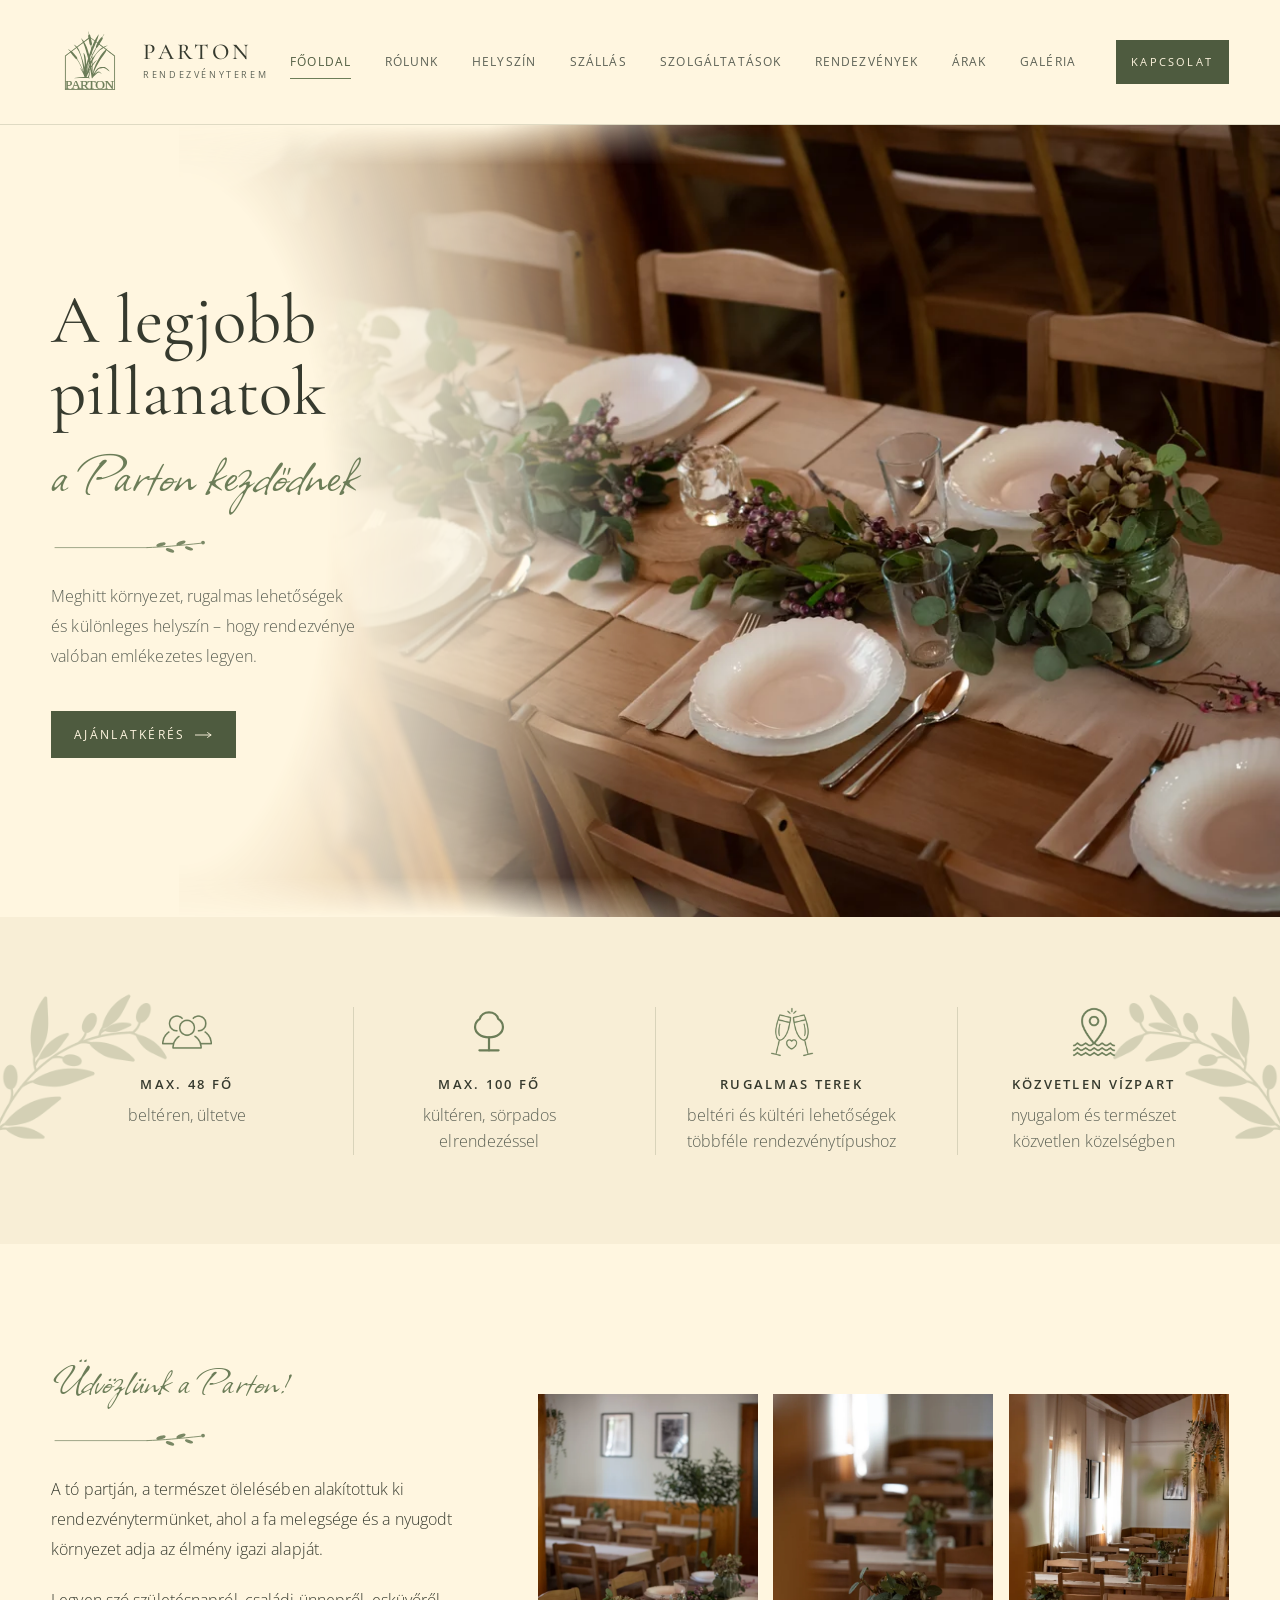
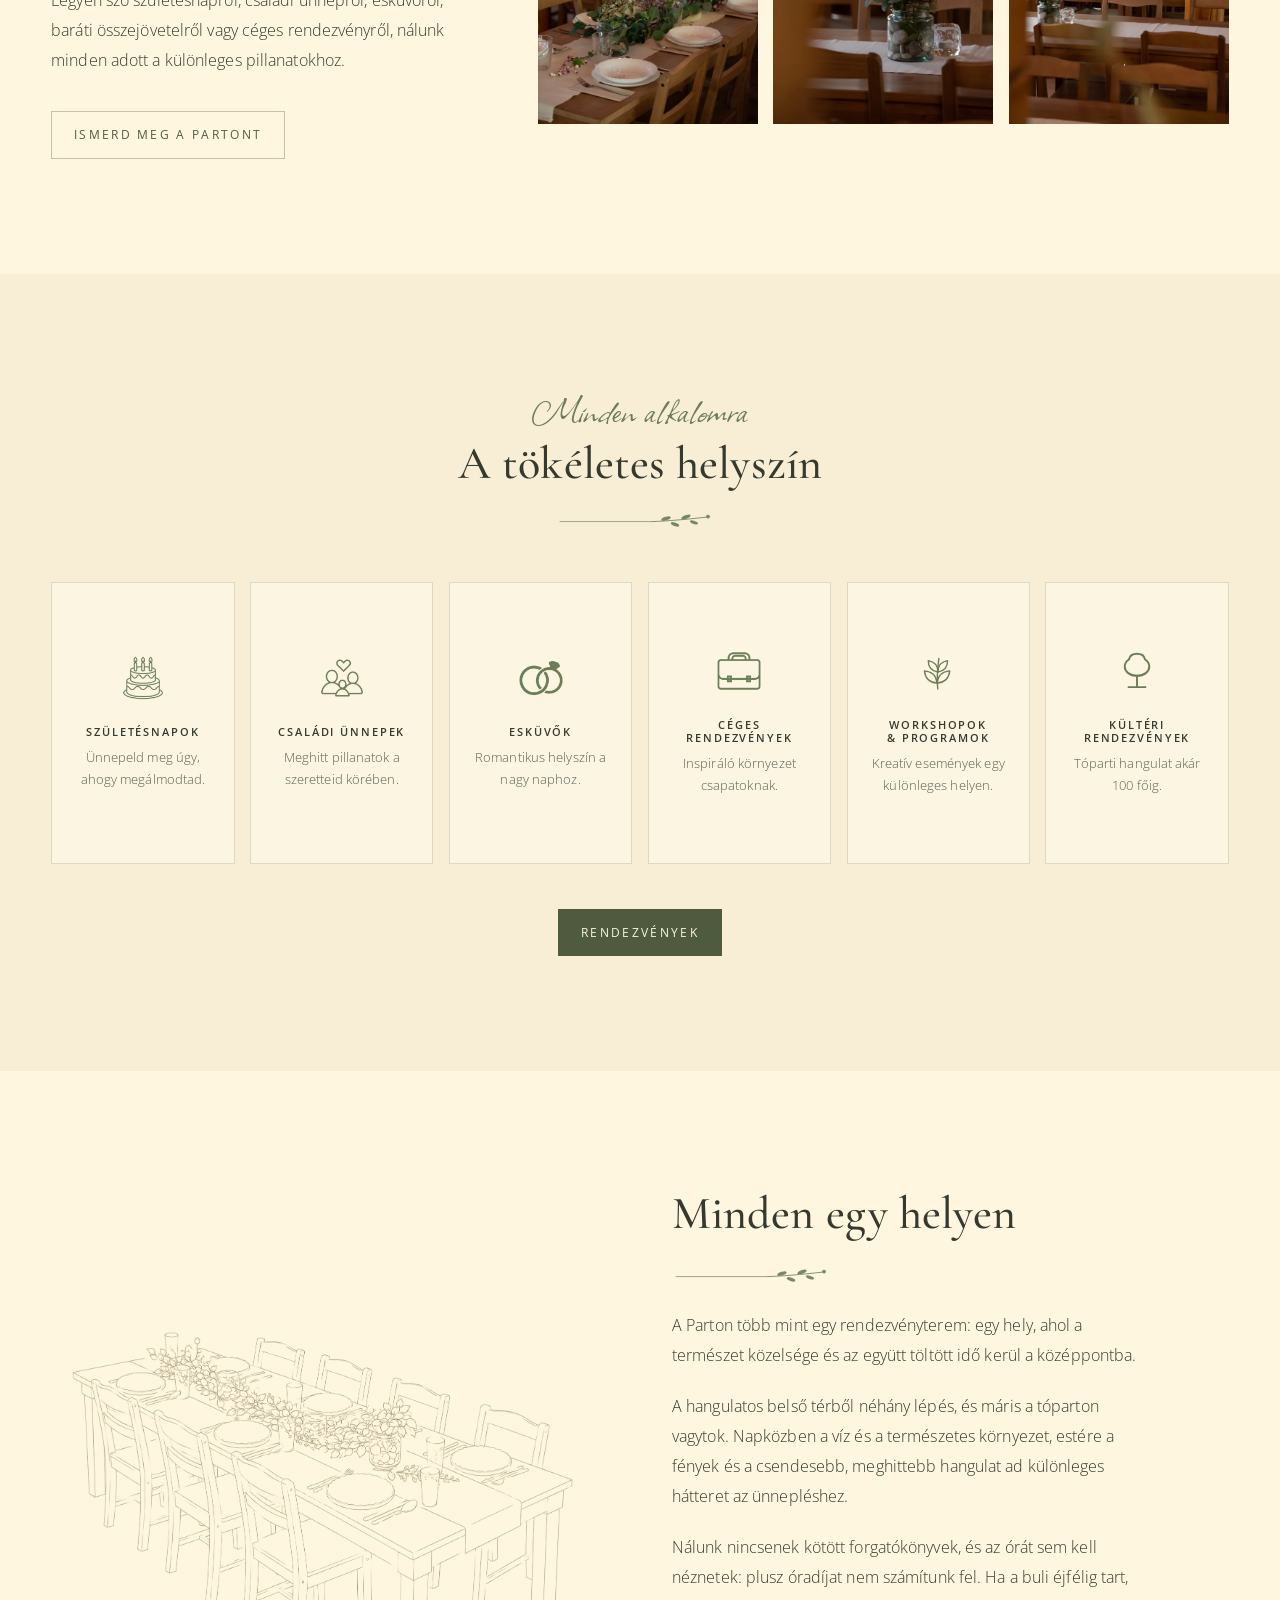
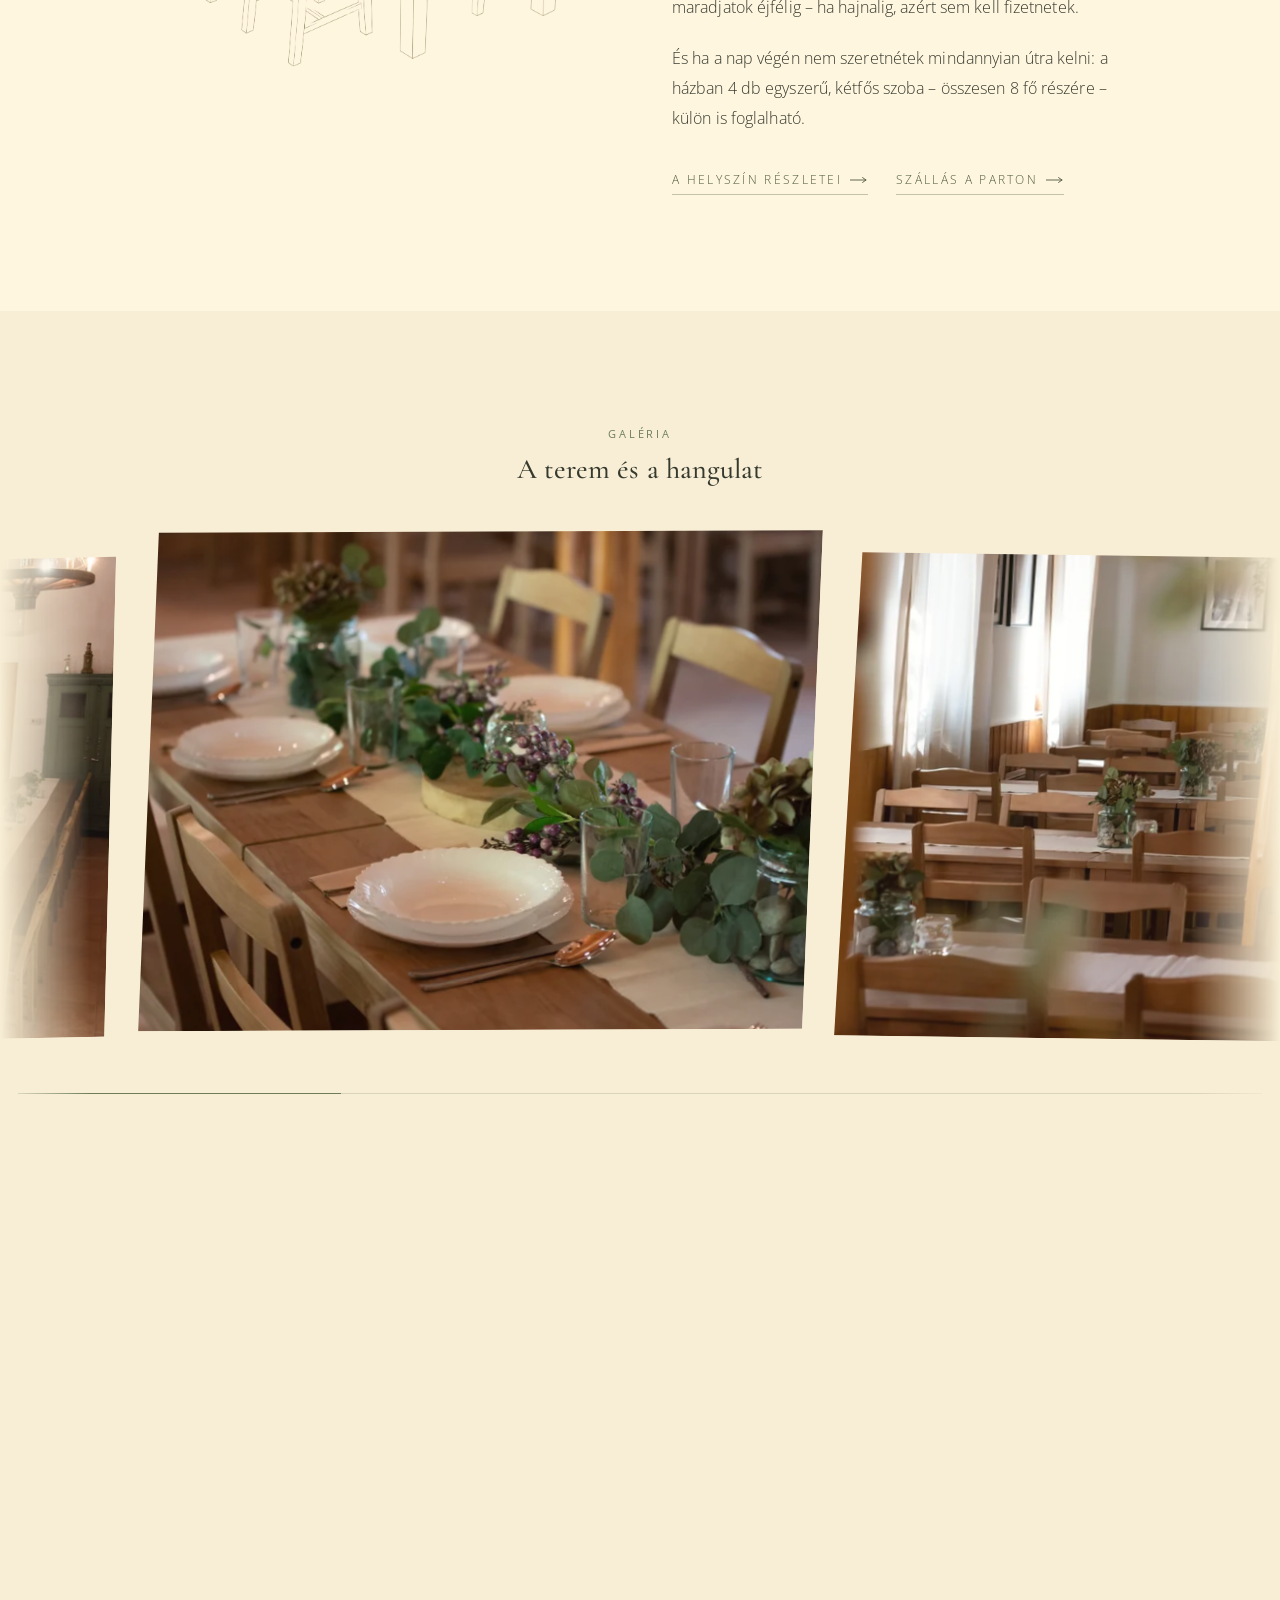
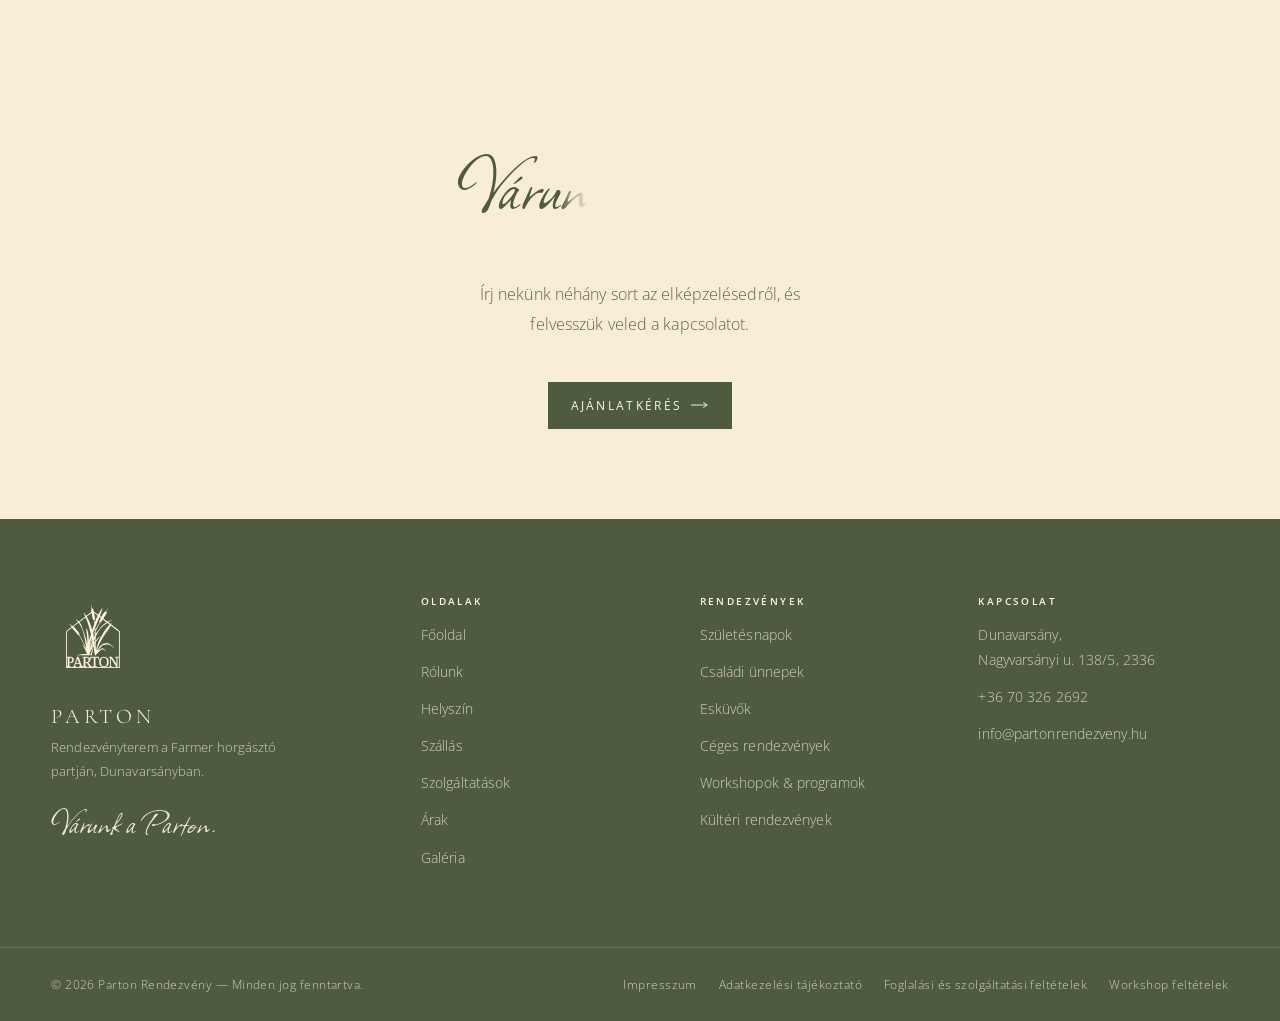
==== commit 430baaf1: "fixing homepage text" ====
--- a/index.html
+++ b/index.html
@@ -3,7 +3,7 @@
 <head>
 <meta charset="utf-8">
 <meta name="viewport" content="width=device-width, initial-scale=1">
-<title>Parton Rendezvényterem – Dunavarsány, a tó partján</title>
+<title>Parton Rendezvényterem – Dunavarsány</title>
 <meta name="description" content="Meghitt rendezvényterem a tó partján Dunavarsányban: beltéren 48, kültéren 100 főig. Esküvők, születésnapok, családi ünnepek, céges rendezvények és workshopok helyszíne.">
 <link rel="canonical" href="https://partonrendezveny.hu/">
 <meta property="og:type" content="website">
--- a/assets/css/style.css
+++ b/assets/css/style.css
@@ -742,7 +742,7 @@
   display: flex;
   flex-direction: column;
   align-items: center;
-  justify-content: flex-start;
+  justify-content: center;
   text-align: center;
   min-height: clamp(240px, 22vw, 300px);
   padding: clamp(34px, 3.4vw, 50px) clamp(16px, 1.8vw, 26px);
@@ -1838,14 +1838,14 @@
 .mosaic__item:nth-child(4){  grid-area:  3 /  7 / span 4 / span 6; }
 .mosaic__item:nth-child(5){  grid-area:  5 /  1 / span 2 / span 3; }
 .mosaic__item:nth-child(6){  grid-area:  5 /  4 / span 2 / span 3; }
-.mosaic__item:nth-child(7){  grid-area:  7 /  1 / span 4 / span 3; }
-.mosaic__item:nth-child(8){  grid-area:  7 /  4 / span 4 / span 6; }
+.mosaic__item:nth-child(7){  grid-area:  7 /  4 / span 4 / span 6; }
+.mosaic__item:nth-child(8){  grid-area:  7 /  1 / span 4 / span 3; }
 .mosaic__item:nth-child(9){  grid-area:  7 / 10 / span 2 / span 3; }
 .mosaic__item:nth-child(10){ grid-area:  9 / 10 / span 2 / span 3; }
 .mosaic__item:nth-child(11){ grid-area: 11 /  1 / span 2 / span 6; }
 .mosaic__item:nth-child(12){ grid-area: 11 /  7 / span 2 / span 6; }
-.mosaic__item:nth-child(13){ grid-area: 13 /  1 / span 4 / span 3; }
-.mosaic__item:nth-child(14){ grid-area: 13 /  4 / span 4 / span 6; }
+.mosaic__item:nth-child(13){ grid-area: 13 /  4 / span 4 / span 6; }
+.mosaic__item:nth-child(14){ grid-area: 13 /  1 / span 4 / span 3; }
 .mosaic__item:nth-child(15){ grid-area: 13 / 10 / span 2 / span 3; }
 .mosaic__item:nth-child(16){ grid-area: 15 / 10 / span 2 / span 3; }
 
@@ -1856,9 +1856,26 @@
   .mosaic{ grid-auto-rows: clamp(70px, 11vw, 132px); }
   .mosaic__item:nth-child(n){ grid-area: auto / auto / span 3 / span 6; }
 }
+/* Telefonon a mozaik ritmusa: egy teljes szélességű fekvő kép, utána két
+   négyzet egymás mellett, majd újra egy fekvő, és így tovább. A sorok
+   magassága a képarányból jön (aspect-ratio), nem sormagasságból, így a két
+   négyzet mindig pontosan négyzet. A csempéken csak a megjelenítés vág
+   (object-fit: cover) – a nagy nézet a teljes, vágatlan képet mutatja
+   (.lightbox__figure img: object-fit: contain).
+   A teljes szélességű helyek a 1., 4., 7., 10., 13. és 16. képre esnek,
+   ezért a jelölésben a két álló kép (bemutato-2, kapcsolat-1) a 8., illetve
+   a 14. helyen áll: így négyzetbe kerül, nem fekvőbe. */
 @media (max-width: 640px){
-  .mosaic{ grid-auto-rows: clamp(46px, 13vw, 78px); }
-  .mosaic__item:nth-child(n){ grid-area: auto / auto / span 4 / span 12; }
+  .mosaic{ grid-auto-rows: auto; }
+  .mosaic__item:nth-child(n){
+    grid-area: auto;
+    grid-column: span 6;
+    aspect-ratio: 1 / 1;
+  }
+  .mosaic__item:nth-child(3n+1){
+    grid-column: 1 / -1;
+    aspect-ratio: 3 / 2;
+  }
 }
 
 /* Nagy nézet. A háttér nem fekete, hanem a márka mélyzöldje – a krém
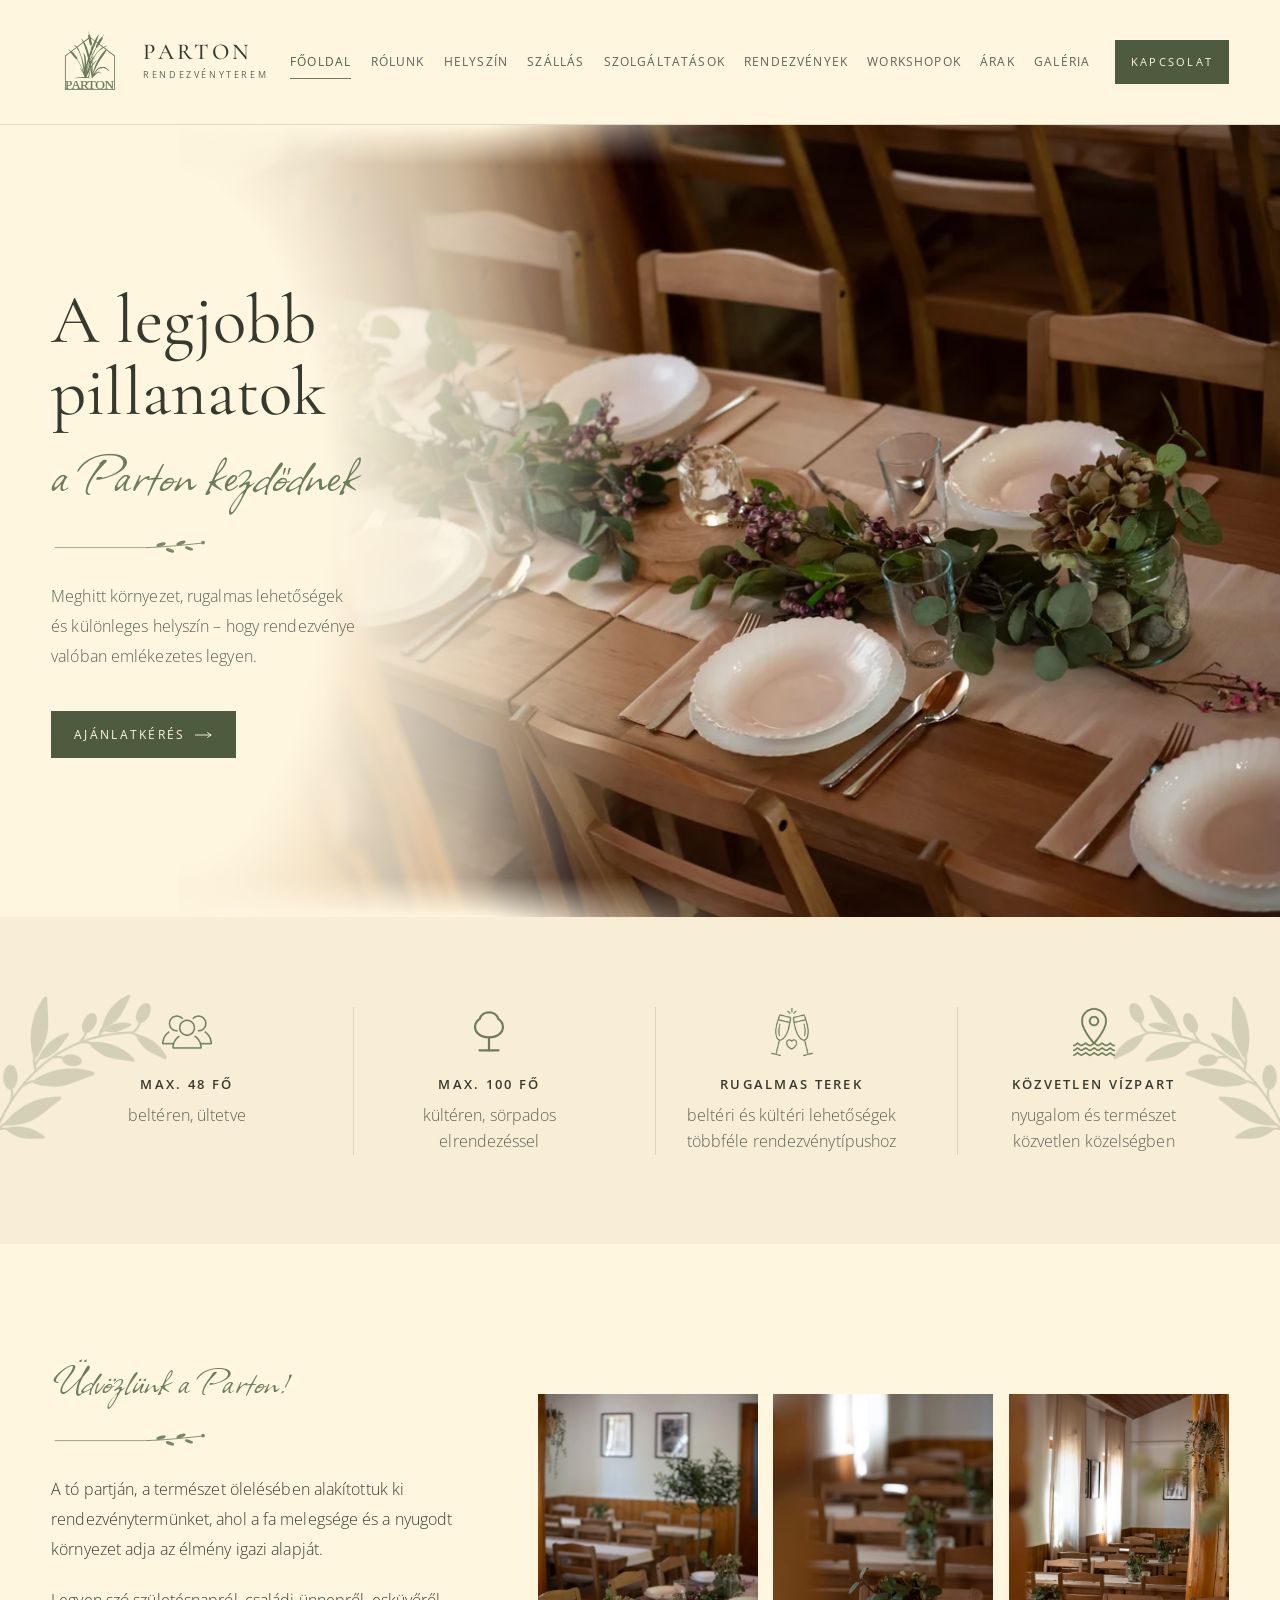
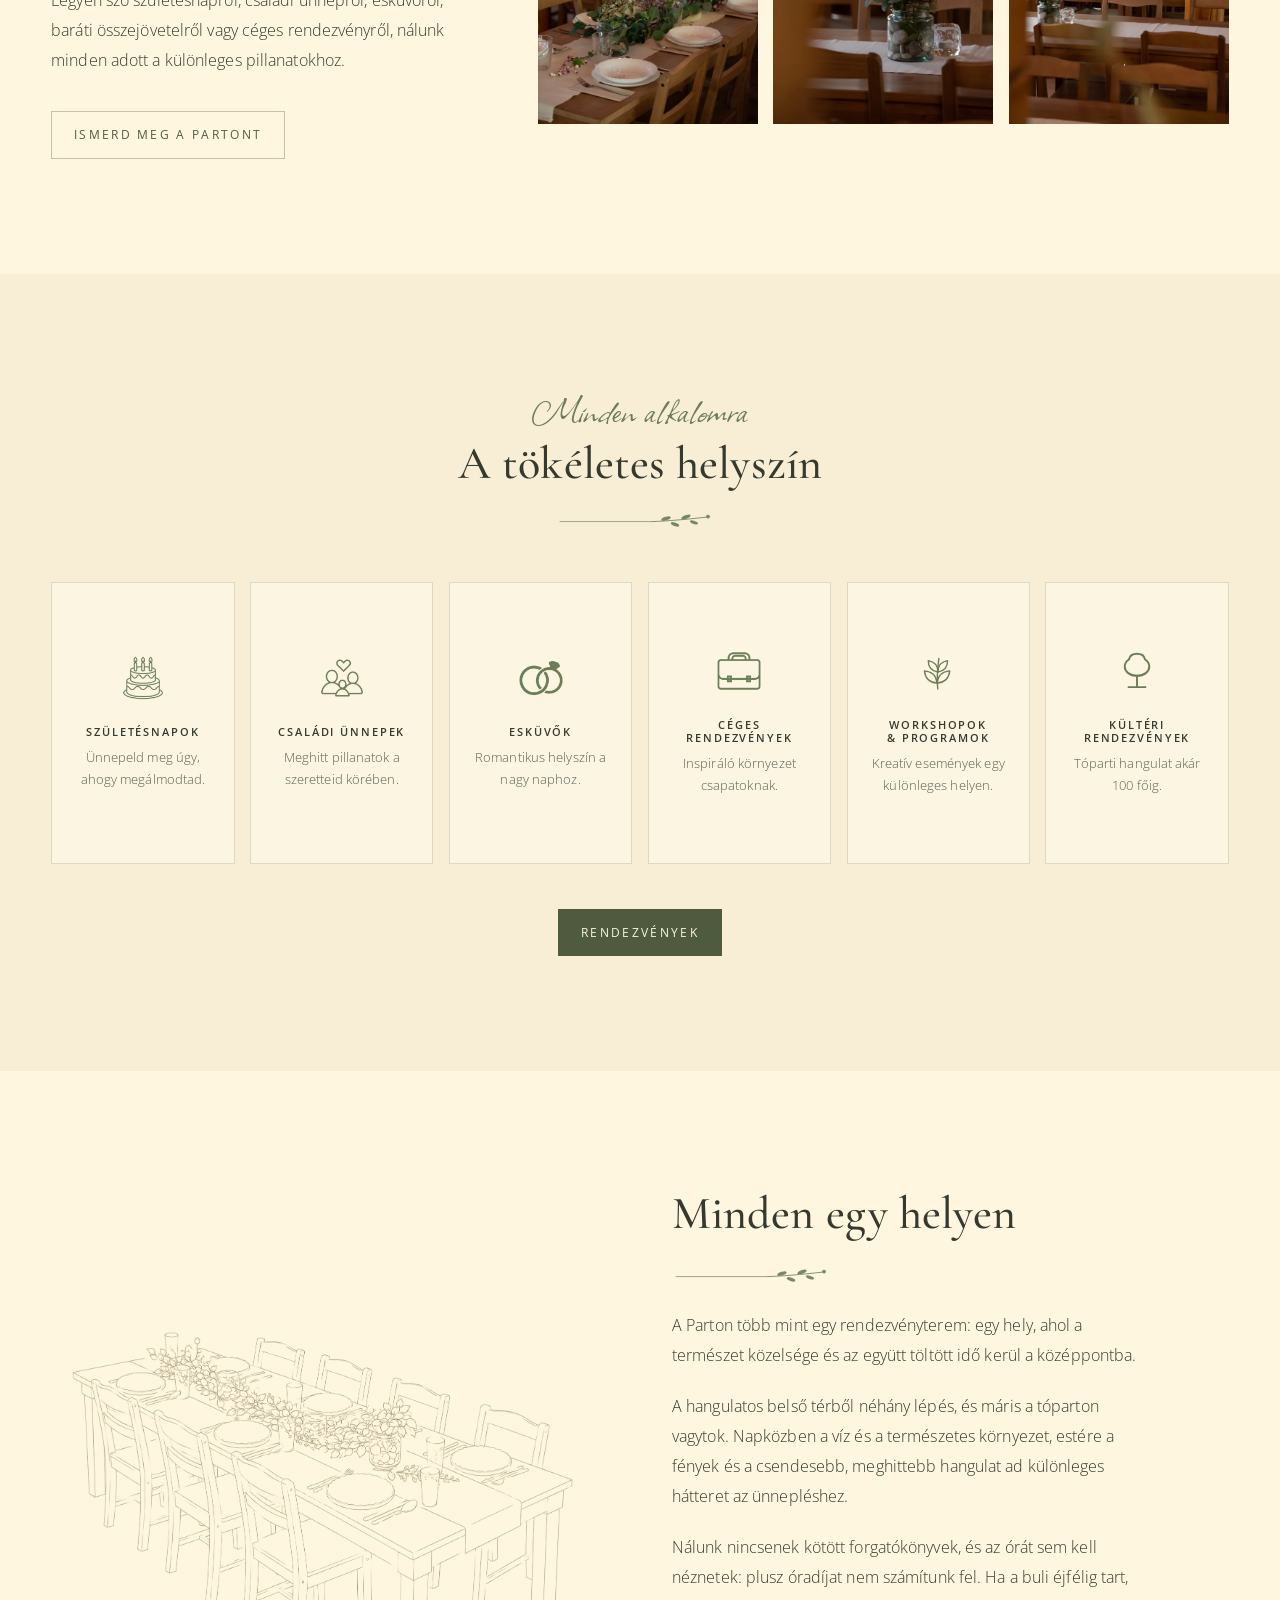
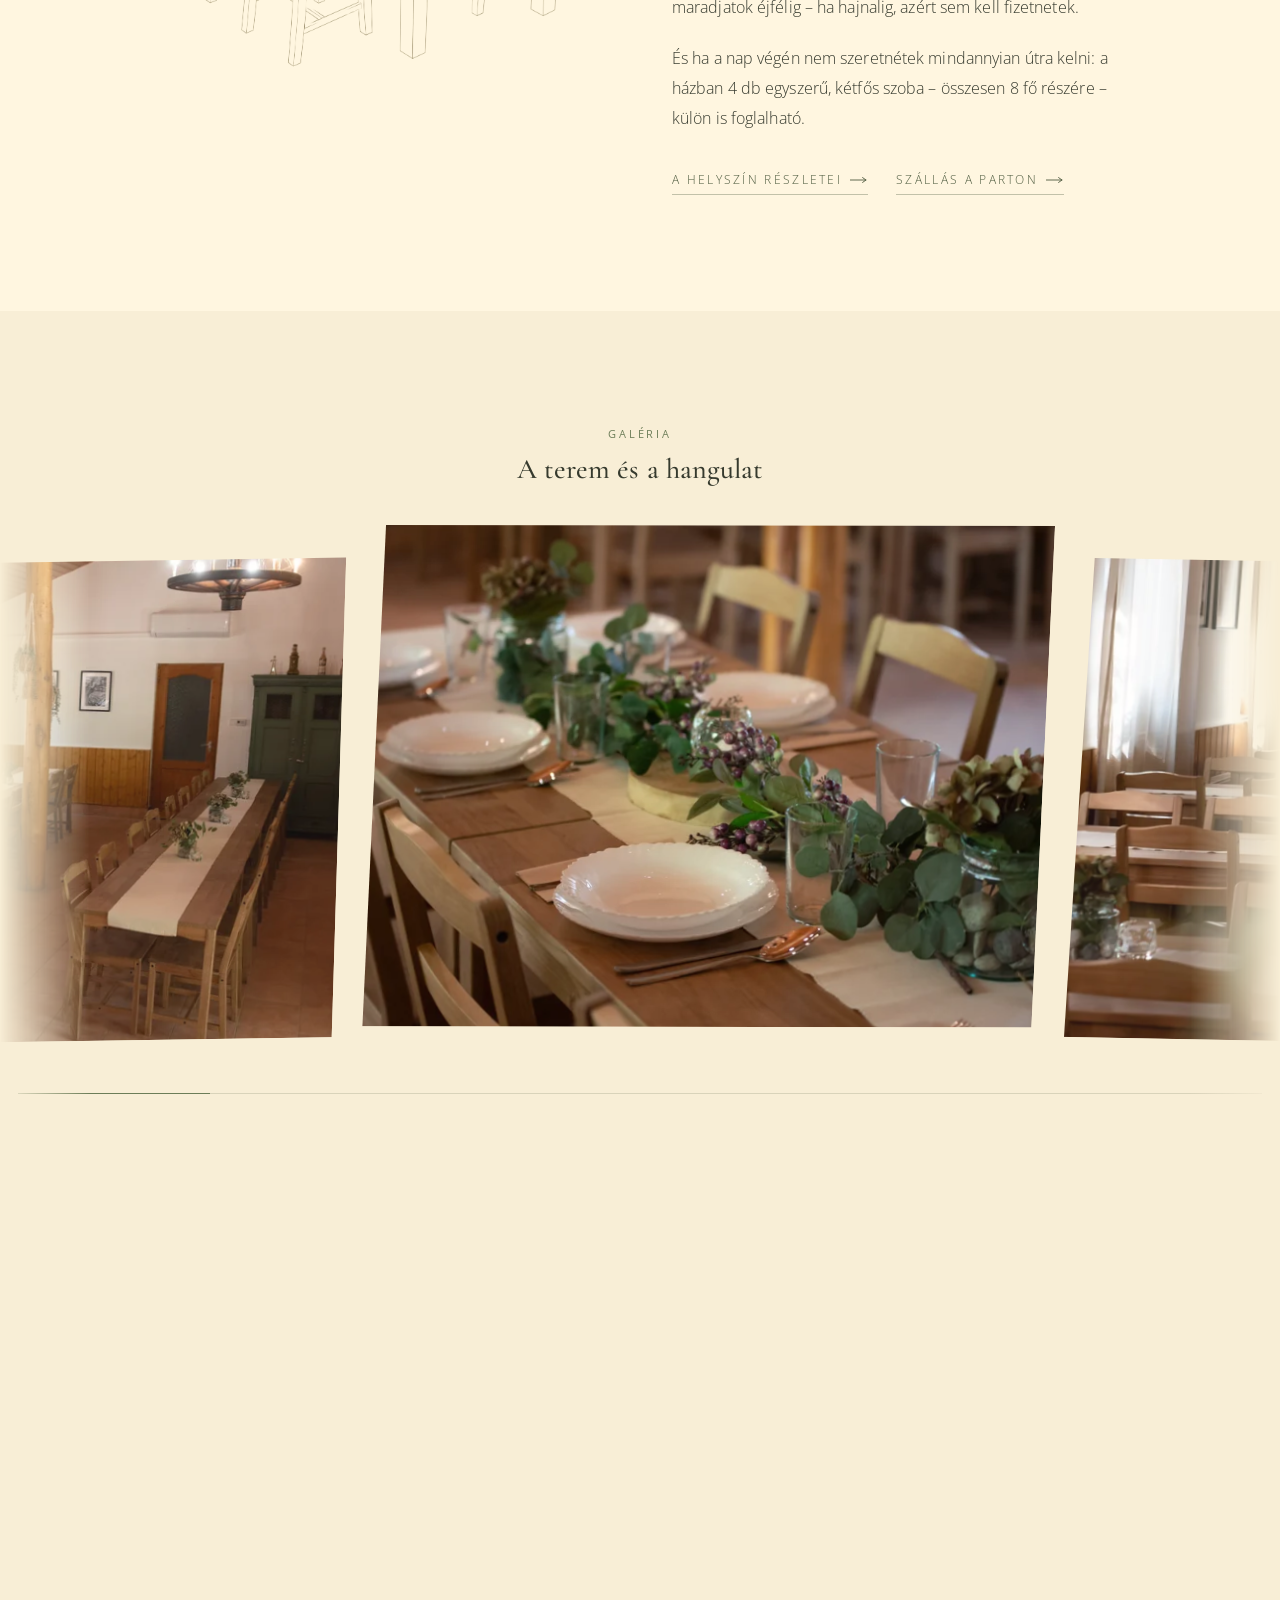
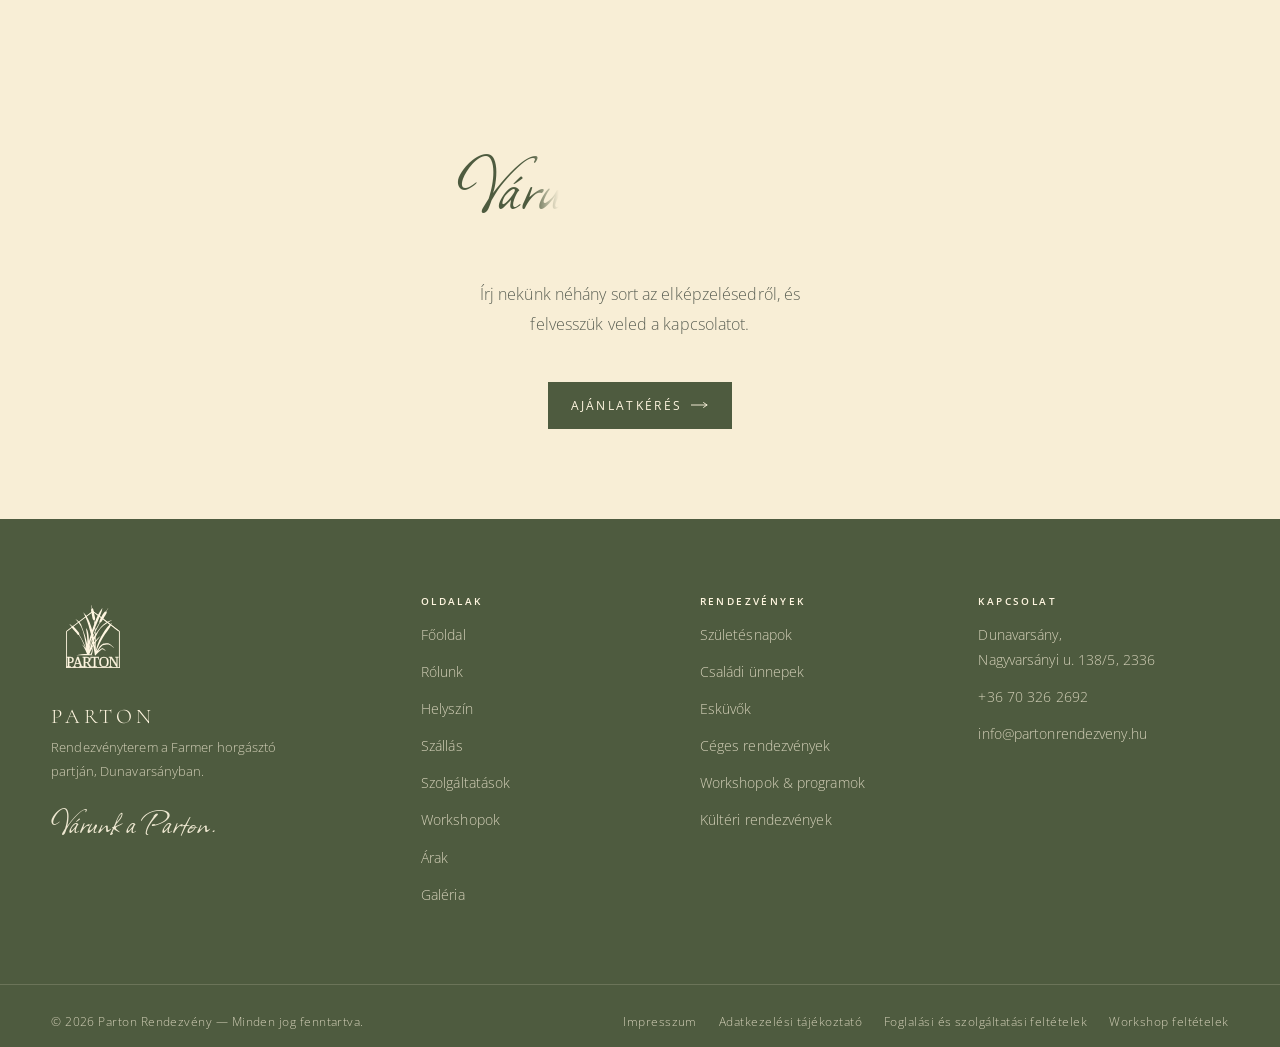
==== commit c2fa01b0: "workshopok ful" ====
--- a/index.html
+++ b/index.html
@@ -45,6 +45,7 @@
       <a class="nav__link" href="szallas.html">Szállás</a>
       <a class="nav__link" href="szolgaltatasok.html">Szolgáltatások</a>
       <a class="nav__link" href="rendezvenyek.html">Rendezvények</a>
+      <a class="nav__link" href="workshopok.html">Workshopok</a>
       <a class="nav__link" href="arak.html">Árak</a>
       <a class="nav__link" href="galeria.html">Galéria</a>
       <a class="btn nav__cta" href="kapcsolat.html">Kapcsolat</a>
@@ -298,6 +299,7 @@
         <li><a href="helyszin.html">Helyszín</a></li>
         <li><a href="szallas.html">Szállás</a></li>
         <li><a href="szolgaltatasok.html">Szolgáltatások</a></li>
+        <li><a href="workshopok.html">Workshopok</a></li>
         <li><a href="arak.html">Árak</a></li>
         <li><a href="galeria.html">Galéria</a></li>
       </ul>
--- a/assets/css/style.css
+++ b/assets/css/style.css
@@ -2002,6 +2002,340 @@
   .lightbox__nav--next{ right: clamp(6px, 2vw, 16px); }
 }
 
+/* --- 20b. Workshopok ---------------------------------------------------- */
+/* Nyitósáv: kép nélküli, középre zárt zöld sáv. Szándékosan alacsony, hogy a
+   bézs és a workshopkártyák már az első képernyőn látszódjanak – a kártyák
+   felső széle bele is nyúlik a zöldbe (--ws-overlap). */
+.ws-hero{
+  --ws-overlap: clamp(48px, 6vw, 96px);
+  background: var(--green-dark);
+  color: rgba(255, 246, 224, .9);
+  text-align: center;
+  padding-block: clamp(36px, 4.4vw, 72px) calc(clamp(30px, 3.2vw, 50px) + var(--ws-overlap));
+}
+.ws-hero__inner{ max-width: 60rem; }
+.ws-hero .kicker{ color: rgba(255, 246, 224, .72); margin-bottom: 1.2em; }
+.ws-hero h1{
+  color: var(--cream);
+  font-size: clamp(2.3rem, 4.4vw, 3.8rem);
+  font-weight: 400;
+}
+.ws-hero .divider{ margin: 1em auto 1.2em; }
+.ws-hero .lede{ max-width: 54rem; margin-inline: auto; color: rgba(255, 246, 224, .9); }
+
+.ws-program{ padding-top: 0; }
+.ws-program .ws-grid{
+  position: relative;
+  margin-top: calc(-1 * clamp(48px, 6vw, 96px));
+}
+
+.ws-grid{
+  display: grid;
+  grid-template-columns: repeat(3, minmax(0, 1fr));
+  gap: clamp(22px, 2.4vw, 40px);
+}
+@media (max-width: 1000px){ .ws-grid{ grid-template-columns: repeat(2, minmax(0, 1fr)); } }
+@media (max-width: 640px){  .ws-grid{ grid-template-columns: minmax(0, 1fr); } }
+
+/* Kártya: az egész felület kattintható (a cím gombjának ::after-je feszül
+   rá), így a kártyán belül nincs egymásba ágyazott interaktív elem. */
+.ws{
+  position: relative;
+  display: flex;
+  flex-direction: column;
+  background: var(--cream-light);
+  border: 1px solid var(--line);
+}
+/* A .reveal saját transitionje (késleltetéssel) felülírná a hover átmenetét,
+   ezért itt mindkettőt felsoroljuk. Az emelés a különálló translate
+   tulajdonsággal megy, így nem akad össze a .reveal transformjával. */
+.ws.reveal{
+  transition: opacity var(--slow) var(--ease), transform var(--slow) var(--ease),
+              translate .5s var(--ease), box-shadow .5s var(--ease),
+              border-color .5s var(--ease);
+  transition-delay: var(--d, 0ms), var(--d, 0ms), 0s, 0s, 0s;
+}
+.ws__media{
+  position: relative;
+  overflow: hidden;
+  aspect-ratio: 3 / 2;
+  background: var(--cream-dim);
+}
+.ws__media img{
+  width: 100%; height: 100%;
+  object-fit: cover;
+  transition: transform 1.1s var(--ease);
+}
+
+.ws__date{
+  position: absolute;
+  top: 14px; left: 14px;
+  z-index: 1;
+  display: flex;
+  flex-direction: column;
+  align-items: center;
+  min-width: 58px;
+  margin: 0;
+  padding: 8px 10px 7px;
+  background: var(--cream);
+  color: var(--green-dark);
+  line-height: 1;
+}
+.ws__day{ font-family: var(--display); font-size: 1.9rem; font-weight: 500; }
+.ws__month{
+  margin-top: 4px;
+  font-size: .6rem;
+  letter-spacing: .24em;
+  text-transform: uppercase;
+}
+
+/* Hover csak egérrel és nem telefonos szélességen: ilyenkor a kártya
+   megemelkedik, a kép finoman nagyít, és a rövid ismertető zöld fátyolként
+   egyszerre tűnik fel a kép fölött (a .ws__media-n belül, a teljes képet fedi).
+   Telefonon nincs hover-hatás és nincs ismertető: a kártya koppintásra rögtön a részleteket nyitja. */
+.ws__peek{ display: none; }
+.ws__peek-cta{
+  font-size: .64rem;
+  letter-spacing: .2em;
+  text-transform: uppercase;
+  color: var(--cream);
+}
+.ws__peek-cta::after{ content: "  →"; }
+@media (hover: hover) and (min-width: 641px){
+  .ws:hover{
+    translate: 0 -5px;
+    border-color: var(--line-strong);
+    box-shadow: 0 22px 44px -28px rgba(78, 91, 63, .45);
+  }
+  .ws:hover .ws__media img{ transform: scale(1.05); }
+  .ws__peek{
+    position: absolute;
+    inset: 0;
+    z-index: 1;
+    display: flex;
+    flex-direction: column;
+    justify-content: flex-end;
+    gap: 1em;
+    margin: 0;
+    padding: clamp(20px, 2vw, 28px);
+    background: linear-gradient(to top, rgba(54, 64, 42, .94) 30%, rgba(54, 64, 42, .72));
+    color: rgba(255, 246, 224, .94);
+    font-size: .88rem;
+    line-height: 1.65;
+    opacity: 0;
+    transition: opacity .4s var(--ease);
+  }
+  .ws:hover .ws__peek,
+  .ws:focus-within .ws__peek{ opacity: 1; }
+}
+
+.ws__body{
+  display: flex;
+  flex-direction: column;
+  flex: 1;
+  padding: clamp(20px, 2vw, 28px) clamp(20px, 2vw, 28px) clamp(18px, 1.8vw, 24px);
+}
+.ws__meta{
+  margin: 0 0 .7em;
+  font-size: .76rem;
+  font-weight: 600;
+  letter-spacing: .16em;
+  text-transform: uppercase;
+  color: var(--green-dark);
+}
+.ws__meta .nowrap{ white-space: nowrap; }
+.ws__title{ font-size: clamp(1.4rem, 1.8vw, 1.7rem); }
+.ws__open{
+  all: unset;
+  cursor: pointer;
+  text-wrap: balance;
+}
+.ws__open::after{
+  content: "";
+  position: absolute;
+  inset: 0;
+  z-index: 2;
+}
+.ws__open:focus-visible{ outline: none; }
+.ws__open:focus-visible::after{ outline: 2px solid var(--green-dark); outline-offset: 3px; }
+.ws__sub{
+  margin: .45em 0 0;
+  font-family: var(--display);
+  font-style: italic;
+  font-size: 1.08rem;
+  line-height: 1.35;
+  color: var(--ink-soft);
+}
+.ws__host{
+  margin: .9em 0 0;
+  font-size: .82rem;
+  color: var(--ink-soft);
+}
+.ws__foot{
+  display: flex;
+  justify-content: space-between;
+  align-items: baseline;
+  gap: 12px;
+  margin: auto 0 0;
+  padding-top: 1.1em;
+  border-top: 1px solid var(--line);
+}
+/* a lábsort a margin-top:auto alulra tolja; ez a minimális távolság fölötte */
+.ws__host{ margin-bottom: 1.3em; }
+.ws__price{
+  font-family: var(--display);
+  font-size: 1.3rem;
+  font-weight: 500;
+  color: var(--green-dark);
+}
+.ws__price small{ font-family: var(--body); font-size: .72rem; color: var(--ink-soft); }
+.ws__seats{
+  font-size: .66rem;
+  letter-spacing: .16em;
+  text-transform: uppercase;
+  color: var(--ink-soft);
+}
+
+/* lezajlott workshop (a main.js jelöli a data-ws-end alapján) */
+.ws.is-past .ws__media img{ filter: grayscale(.8); opacity: .7; }
+.ws.is-past .ws__date::after{
+  content: "Lezajlott";
+  margin-top: 6px;
+  font-size: .5rem;
+  letter-spacing: .14em;
+  text-transform: uppercase;
+}
+.wsd.is-past .wsd__cta .btn{ display: none; }
+
+.ws-terms__head{ max-width: 46rem; margin-bottom: clamp(36px, 4vw, 60px); }
+.ws-terms__head p:last-child{ color: var(--ink-soft); }
+.ws-terms__head a{ color: var(--green-dark); }
+
+/* Részletek: natív <dialog>. A dialog maga kitölti a képernyőt (átlátszó), a
+   tartalom a .wsd__inner-ben görög – így a háttérre kattintás egyszerűen a
+   dialogon landol, és bezárja. */
+.wsd{
+  width: 100%;
+  max-width: none;
+  height: 100%;
+  max-height: none;
+  margin: 0;
+  padding: clamp(0px, 3vh, 40px) var(--gutter);
+  border: 0;
+  background: transparent;
+  overflow-y: auto;
+  overscroll-behavior: contain;
+}
+.wsd::backdrop{
+  background: rgba(38, 44, 30, .62);
+  -webkit-backdrop-filter: blur(3px);
+          backdrop-filter: blur(3px);
+}
+.wsd[open]{ animation: wsd-in .45s var(--ease); }
+@keyframes wsd-in{ from{ opacity: 0; transform: translateY(18px); } }
+html.has-dialog{ overflow: hidden; }
+
+.wsd__inner{
+  position: relative;
+  max-width: 880px;
+  margin: 0 auto;
+  background: var(--cream);
+  box-shadow: 0 30px 80px -30px rgba(0, 0, 0, .5);
+}
+.wsd__close{
+  /* sticky: görgetés közben is a képernyő tetején marad, így bármikor be
+     lehet zárni. A negatív alsó margó miatt nem tolja le a képet. */
+  position: sticky;
+  top: 14px;
+  z-index: 3;
+  display: grid;
+  margin: 14px 14px -60px auto;
+  place-items: center;
+  width: 46px; height: 46px;
+  padding: 0;
+  border: 0;
+  border-radius: 50%;
+  background: var(--cream);
+  color: var(--green-dark);
+  cursor: pointer;
+  box-shadow: 0 4px 16px -6px rgba(0, 0, 0, .35);
+  transition: transform .35s var(--ease), background .35s var(--ease);
+}
+.wsd__close:hover{ transform: rotate(90deg); background: #fff; }
+.wsd__media{ margin: 0; }
+.wsd__media img{
+  width: 100%;
+  aspect-ratio: 16 / 9;
+  max-height: 52vh;
+  object-fit: cover;
+}
+/* a plakát saját arányában, vágás nélkül látszik */
+.wsd__media--poster img{ aspect-ratio: auto; max-height: none; }
+.wsd__body{ padding: clamp(28px, 4vw, 56px) clamp(22px, 5vw, 64px) clamp(32px, 4vw, 52px); }
+.wsd__body .kicker{
+  margin-bottom: 1em;
+  font-size: .76rem;
+  font-weight: 600;
+  letter-spacing: .18em;
+  color: var(--green-dark);
+}
+.wsd__title{ font-size: clamp(1.9rem, 3.4vw, 2.7rem); font-weight: 400; }
+.wsd__sub{
+  margin: .4em 0 0;
+  font-family: var(--display);
+  font-style: italic;
+  font-size: clamp(1.15rem, 1.6vw, 1.35rem);
+  color: var(--ink-soft);
+}
+.wsd__facts{
+  display: grid;
+  grid-template-columns: repeat(2, minmax(0, 1fr));
+  gap: 14px clamp(20px, 3vw, 40px);
+  margin: clamp(24px, 3vw, 34px) 0 0;
+  padding: clamp(18px, 2vw, 24px) 0;
+  border-block: 1px solid var(--line-strong);
+}
+.wsd__facts dt{
+  font-size: .62rem;
+  letter-spacing: .22em;
+  text-transform: uppercase;
+  color: var(--green);
+}
+.wsd__facts dd{ margin: .2em 0 0; font-size: .92rem; color: var(--ink); }
+.wsd__cta{
+  display: flex;
+  flex-wrap: wrap;
+  align-items: center;
+  gap: 12px 22px;
+  margin: clamp(22px, 2.6vw, 30px) 0 clamp(28px, 3.4vw, 40px);
+}
+.wsd__cta p{ margin: 0; font-size: .82rem; color: var(--ink-soft); }
+.wsd__lead{
+  font-family: var(--display);
+  font-size: 1.35rem;
+  line-height: 1.4;
+}
+.prose .wsd__lead{ color: var(--ink); }
+.wsd__text ul{ padding-left: 1.2em; color: var(--ink-soft); }
+.wsd__text li{ margin-bottom: .35em; }
+.wsd__text li::marker{ color: var(--green); }
+.wsd__text h3{ font-size: clamp(1.3rem, 1.8vw, 1.55rem); margin-bottom: .6em; }
+.wsd__terms{
+  margin: 2.4em 0 0;
+  padding-top: 1.2em;
+  border-top: 1px solid var(--line);
+  font-size: .82rem;
+  color: var(--ink-soft);
+}
+.wsd__terms a{ color: var(--green-dark); }
+
+@media (max-width: 640px){
+  .wsd{ padding: 0; }
+  .wsd__inner{ min-height: 100%; box-shadow: none; }
+  .wsd__facts{ grid-template-columns: minmax(0, 1fr); }
+  .wsd__close{ top: 10px; margin: 10px 10px -56px auto; }
+}
+
 /* --- 21. Megjelenítő animáció ------------------------------------------ */
 .reveal{
   opacity: 0;
